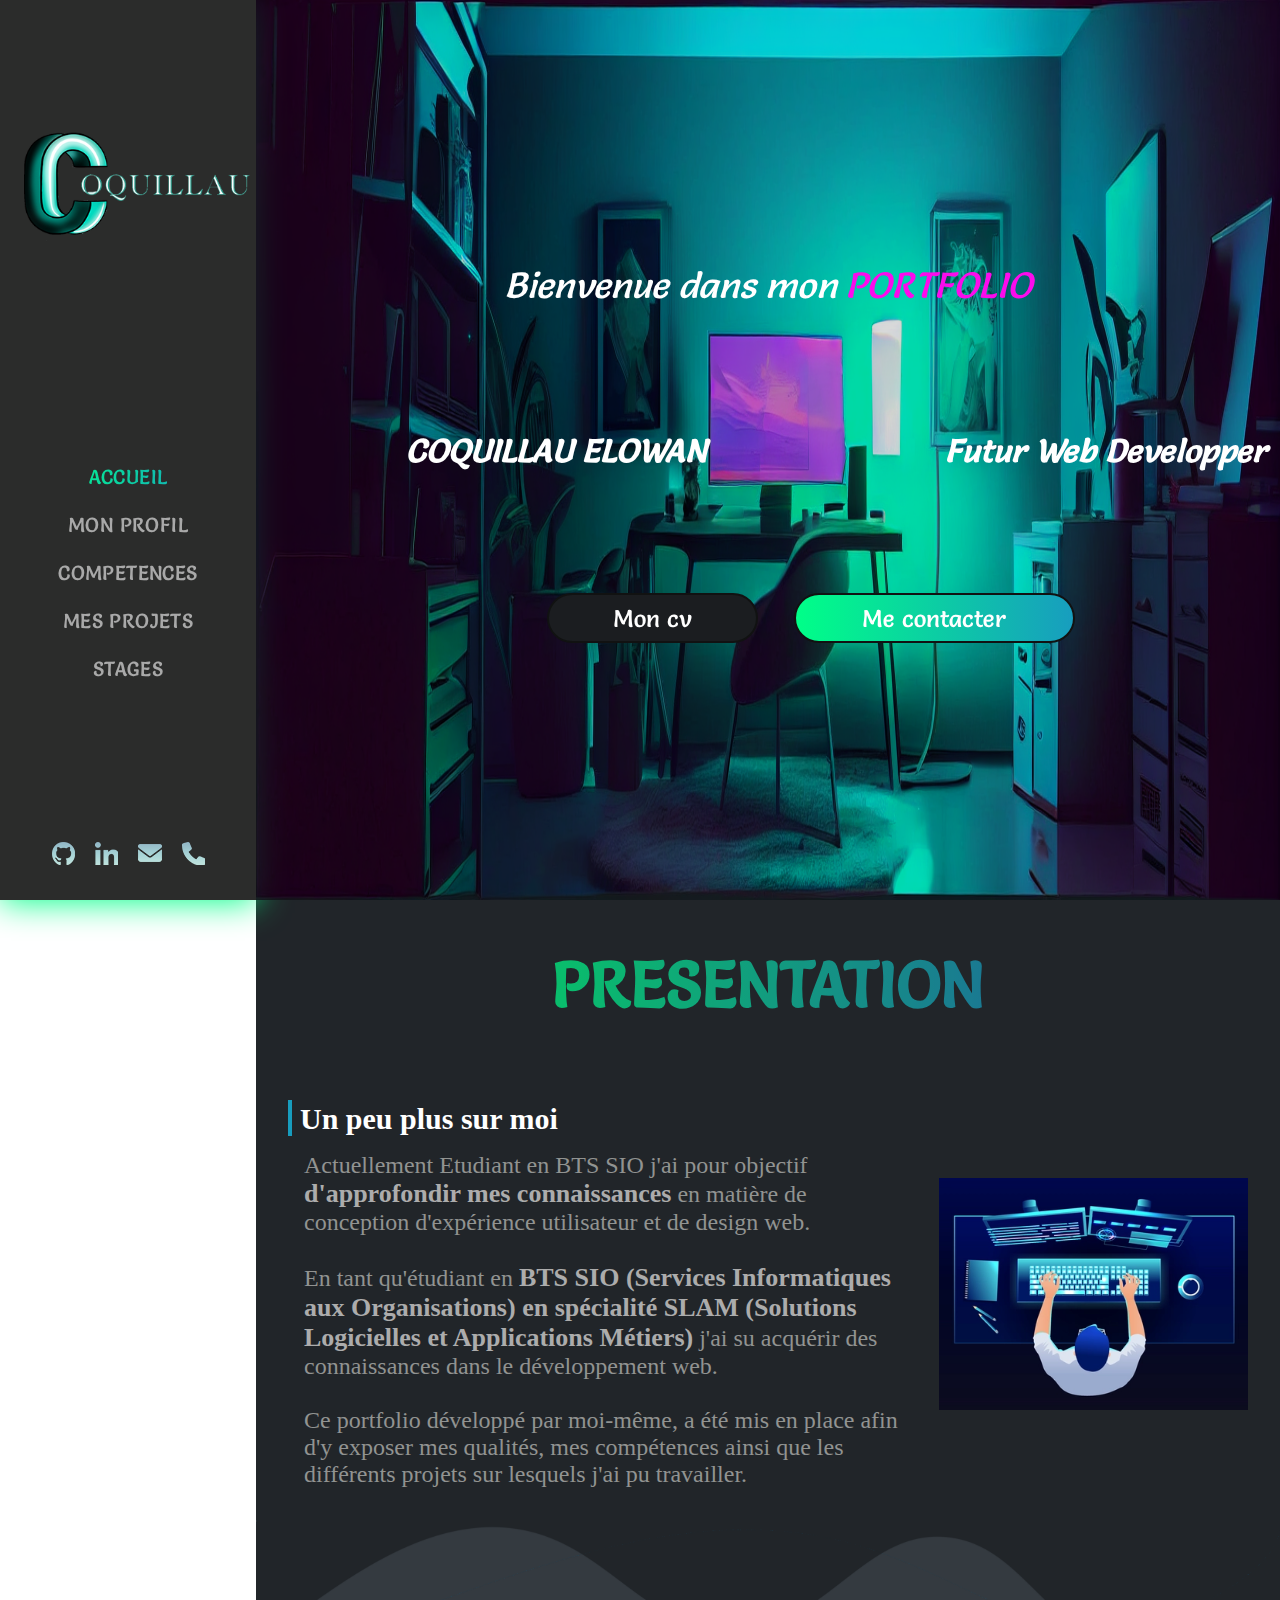
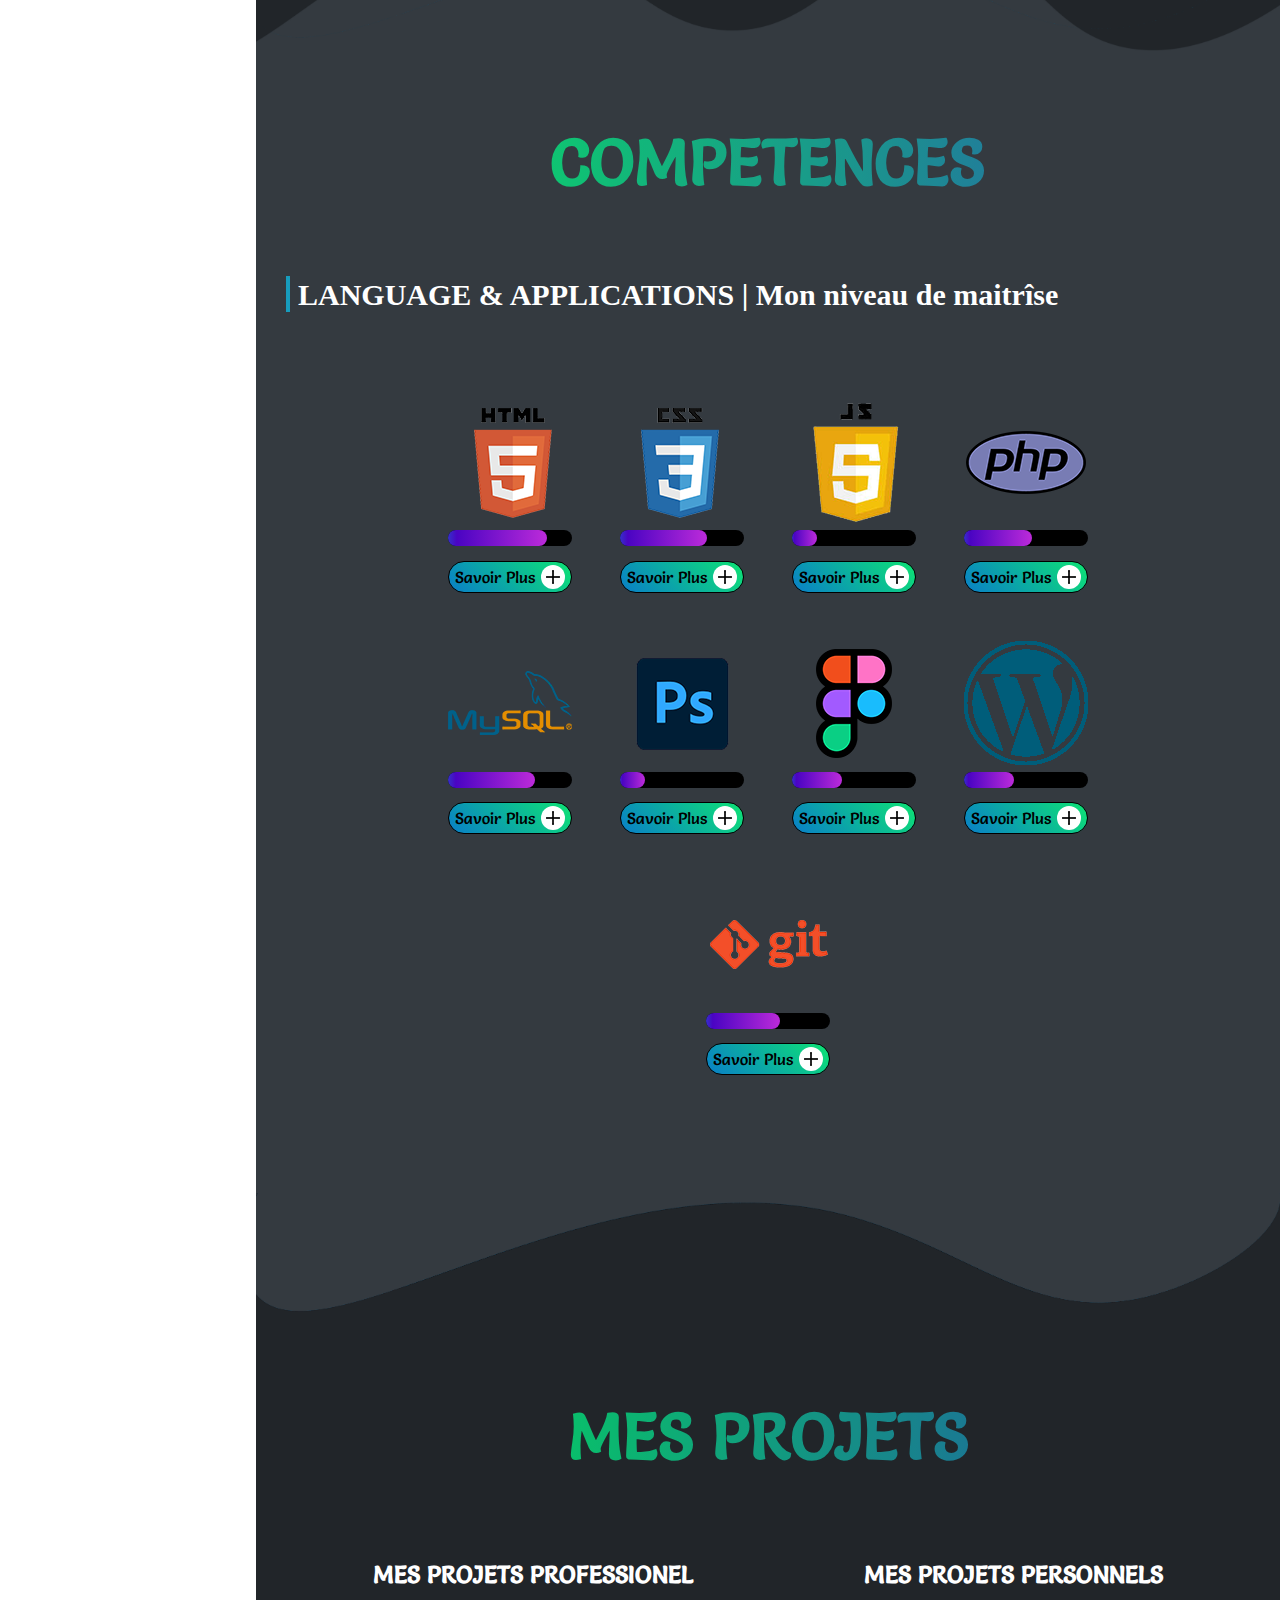
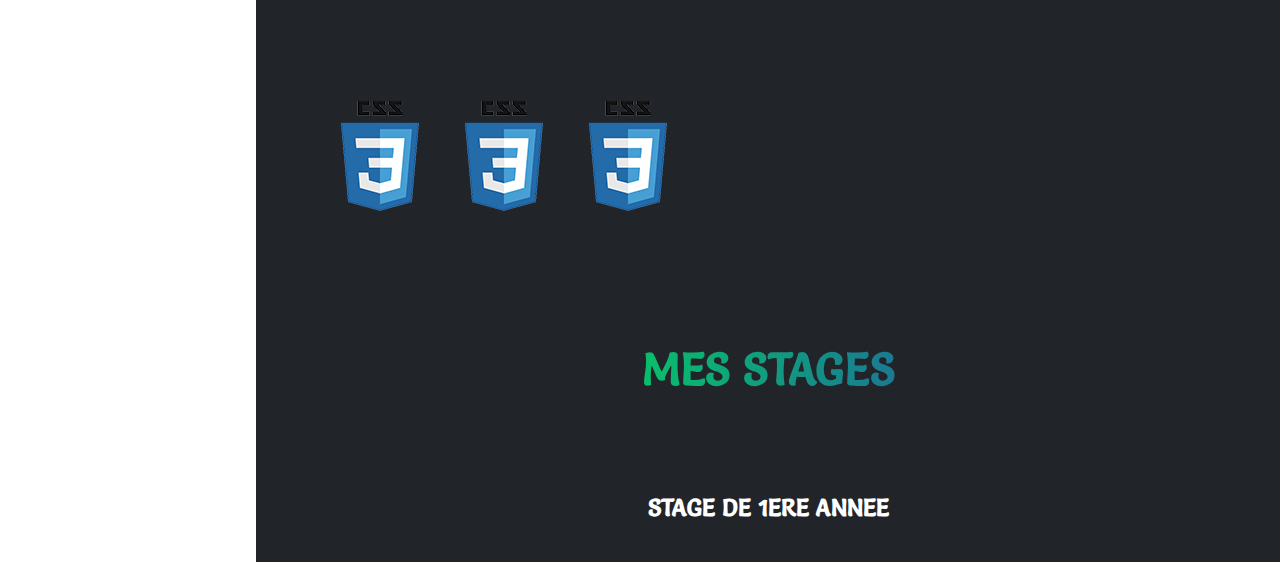
==== index.html @ 6457c64c "sync" ====
<!DOCTYPE html>
<html lang="fr">
<head>
    <meta charset="UTF-8">
    <meta http-equiv="X-UA-Compatible" content="IE=edge">
    <meta name="viewport" content="width=device-width, initial-scale=1.0">
    <link href="https://fonts.googleapis.com/css2?family=Salsa&display=swap" rel="stylesheet"> 
    <link rel="stylesheet" href="css/index.css">
    <link rel="shortcut icon" href="images/logo/logo_title.png">
    <title>COQUILLAU Elowan</title>
</head>

    <body>

        <div class="background" onscroll="myFunction()">
            <div class="background_menu">
                <div class="bloc_logo">
                    <img src="images/logo/logo.png" style="width: 100%;">
                </div>
                <nav class="bloc_menu">
                    <ul class="bloc_menu_nav">
                        <li><a href="#" class="bloc_menu_texte" style="  background: linear-gradient(90deg, rgb(0, 255, 136) 0%,rgb(24, 158, 191));-webkit-background-clip: text;-webkit-text-fill-color: transparent;" >ACCUEIL</a></li>
                        <li><a href="#" id="presentation-link" class="bloc_menu_texte">MON PROFIL</a></li>
                        <li><a href="#" id="competences-link" class="bloc_menu_texte">COMPETENCES</a></li>
                        <li><a href="#" id="projet-link" class="bloc_menu_texte">MES PROJETS</a></li>
                        <li><a href="#" class="bloc_menu_texte">STAGES</a></li>
                    </ul>
                </nav>

                <div class="bloc_reseaux">
                    <ul class="liste_reseaux">
                        <li><a href="https://github.com/COQUILLAU"><img src="images/reseaux/github.png"></a></li>
                        <li><a href="#"><img src="images/reseaux/linkedin-in.png"></a></li>
                        <li><a href="#"><img src="images/reseaux/mail.png"></a></li>
                        <li><a href="#"><img src="images/reseaux/phone.png"></a></li>
                    </ul>
                </div>
                

            </div>
            <div class="background_contenu">

                <div class="accueil">

                    <div class="template">
                        <img src="images/template portfolio.jpeg" style="width: 100%; height: 100%;">
                    </div>

                    <div class="texte">
                        <div class="titre">
                            <span>Bienvenue dans mon </span><span style="margin-left: 8px;color:#fb0bec;"> PORTFOLIO</span>
                        </div>

                        <div class="nom">
                            <section class="animation">
                                <div class="first"><div>COQUILLAU ELOWAN</div></div>
                                <div class="second"><div>Futur Web Developper</div></div>
                            </section>                           
                        </div>

                        <div class="lien">
                            <div class="cv">
                                <a href="html/cv.html" class="bouton1">Mon cv</a>
                            </div>
                            <div class="contact">
                                <a href="#" class="bouton2">Me contacter</a>
                            </div>
                        </div>
                    </div>
                        
                </div>
                <div class ="presentation">
                    <div class="header">
                        <h2 class="titre_back" id="presentation">PRESENTATION</h2>
                    </div>
                    <div class="contenu">
                        <div class="texte">
                            <h2 class="titre">Un peu plus sur moi</h2>
                            <p class="paragraphe">
                                Actuellement Etudiant en BTS SIO j'ai pour objectif <b>d'approfondir mes connaissances</b> en matière de conception d'expérience utilisateur et de design web. <br><br>

                                En tant qu'étudiant en <b>BTS SIO (Services Informatiques aux Organisations) en spécialité SLAM (Solutions Logicielles et Applications Métiers)</b> j'ai su acquérir des connaissances dans le développement web. <br><br>
                                
                                Ce portfolio développé par moi-même, a été mis en place afin d'y exposer mes qualités, mes compétences ainsi que les différents projets sur lesquels j'ai pu travailler.</p>
                        </div>
                        <div class="image">
                            <img src="images/profil.webp" style="width: 100%;">
                        </div>
                    </div>
                </div>

                <div class="transition" style="display: flex;">
                    <img src="images/transition/transition1.png" style="width: 100%;">
                </div>

                <div class="competences">
                    <div class="header">
                        <h2 class="titre_back" id="competences">COMPETENCES</h2>
                    </div>
                    <div class="contenu">
                        <div class="language">
                            <div class="titre"><h2 class="texte">LANGUAGE & APPLICATIONS | Mon niveau de maitrîse </h2></div>
                            <ul class="tableau">

                                <li class="icone">
                                    <img src="images/competences/html.png" style="width: auto;">
                                    <div class="sous">
                                        <div class="rectangle">
                                            <div class="remplir" style="width: 80%;"></div>
                                        </div>
                                        <div class="bouton_savoir_plus">
                                            <a href class="texte">Savoir Plus <img src="images/plus.png"></a>
                                        </div>
                                    </div>
                                </li>

                                <li class="icone">
                                    <img src="images/competences/css.png" style="width: auto;">
                                    <div class="sous">
                                        <div class="rectangle">
                                            <div class="remplir" style="width: 70%;"></div>
                                        </div>
                                        <div class="bouton_savoir_plus">
                                            <a href class="texte">Savoir Plus <img src="images/plus.png"></a>
                                        </div>
                                    </div>
                                </li>

                                <li class="icone">
                                    <img src="images/competences/javascript.png" style="width: auto;">
                                    <div class="sous">
                                        <div class="rectangle">
                                            <div class="remplir" style="width: 20%;"></div>
                                        </div>
                                        <div class="bouton_savoir_plus">
                                            <a href class="texte">Savoir Plus <img src="images/plus.png"></a>
                                        </div>
                                    </div>
                                </li>

                                <li class="icone">
                                    <img src="images/competences/php.png" style="width: auto;">
                                    <div class="sous">
                                        <div class="rectangle">
                                            <div class="remplir" style="width: 55%;"></div>
                                        </div>
                                        <div class="bouton_savoir_plus">
                                            <a href class="texte">Savoir Plus <img src="images/plus.png"></a>
                                        </div>
                                    </div>
                                </li>

                                <li class="icone">
                                    <img src="images/competences/mysql.png" style="width: auto;">
                                    <div class="sous">
                                        <div class="rectangle">
                                            <div class="remplir" style="width: 70%;"></div>
                                        </div>
                                        <div class="bouton_savoir_plus">
                                            <a href class="texte">Savoir Plus <img src="images/plus.png"></a>
                                        </div>
                                    </div>
                                </li>

                                <li class="icone">
                                    <img src="images/competences/photoshop.png" style="width: auto;">
                                    <div class="sous">
                                        <div class="rectangle">
                                            <div class="remplir" style="width: 20%;"></div>
                                        </div>
                                        <div class="bouton_savoir_plus">
                                            <a href class="texte">Savoir Plus <img src="images/plus.png"></a>
                                        </div>
                                    </div>
                                </li>

                                <li class="icone">
                                    <img src="images/competences/figma.png" style="width: auto;">
                                    <div class="sous">
                                        <div class="rectangle">
                                            <div class="remplir" style="width: 40%;"></div>
                                        </div>
                                        <div class="bouton_savoir_plus">
                                            <a href class="texte">Savoir Plus <img src="images/plus.png"></a>
                                        </div>
                                    </div>
                                </li>

                                <li class="icone">
                                    <img src="images/competences/wordpress.png" style="width: auto;">
                                    <div class="sous">
                                        <div class="rectangle">
                                            <div class="remplir" style="width: 40%;"></div>
                                        </div>
                                        <div class="bouton_savoir_plus">
                                            <a href class="texte">Savoir Plus <img src="images/plus.png"></a>
                                        </div>
                                    </div>
                                </li>

                                <li class="icone">
                                    <img src="images/competences/git.png" style="width: auto;">
                                    <div class="sous">
                                        <div class="rectangle">
                                            <div class="remplir" style="width: 60%;"></div>
                                        </div>
                                        <div class="bouton_savoir_plus">
                                            <a href class="texte">Savoir Plus <img src="images/plus.png"></a>
                                        </div>
                                    </div>
                                </li>

                            </ul>

                        </div>

                    </div>
                </div>

                <div class="transition" style="display: flex;">
                    <img src="images/transition/transition2.png" style="width: 100%;">
                </div>

                <div class ="projet">

                    <div class="header">
                        <h2 class="titre_back" id="projet">MES PROJETS</h2>
                    </div>

                    <div class="contenu">
                        <div class="menu">
                            <h2><a class="lien" href="#">MES PROJETS PROFESSIONEL</a></h2>
                            <h2><a class="lien" href="#">MES PROJETS PERSONNELS</a></h2>
                        </div>
                        <div class="tableau">
                            <img src="images/competences/css.png">
                            <img src="images/competences/css.png">
                            <img src="images/competences/css.png">
                        </div>
                    </div>
                </div>

                <div class ="stage">

                    <div class="header">
                        <h2 class="titre_back" id="stage">MES STAGES</h2>
                    </div>

                    <div class="contenu">

                        <div class="menu">
                            <h2><a class="lien" href="#">STAGE DE 1ERE ANNEE</a></h2>
                        </div>

                    </div>
                </div>

            </div>

        </div>

        <script>
            var presentation = document.getElementById("presentation");
            var competences = document.getElementById("competences");
            var projet = document.getElementById("projet");
          
            var zoomLevel = 1;
            var targetZoomLevel = 1;
          
            var zoomLevel2 = 1;
            var targetZoomLevel2 = 1;
          
            var zoomLevel3 = 1;
            var targetZoomLevel3 = 1;
          
            var presentationLink = document.getElementById("presentation-link");
            var competencesLink = document.getElementById("competences-link");
            var projetLink = document.getElementById("projet-link");
          
            presentationLink.addEventListener("click", function(event) {
                event.preventDefault();
                window.scrollTo(0, 640);
            });
          
            competencesLink.addEventListener("click", function(event) {
                event.preventDefault();
                window.scrollTo(0, 1150);
            });
          
            projetLink.addEventListener("click", function(event) {
                event.preventDefault();
                window.scrollTo(0, 2300);
            });
          
            function animateZoom() {
                zoomLevel += (targetZoomLevel - zoomLevel) * 0.1;
                presentation.style.transform = "scale(" + zoomLevel + ")";
                requestAnimationFrame(animateZoom);
            }
          
            function animateZoom2() {
                zoomLevel2 += (targetZoomLevel2 - zoomLevel2) * 0.1;
                competences.style.transform = "scale(" + zoomLevel2 + ")";
                requestAnimationFrame(animateZoom2);
            }
          
            function animateZoom3() {
                zoomLevel3 += (targetZoomLevel3 - zoomLevel3) * 0.1;
                projet.style.transform = "scale(" + zoomLevel3 + ")";
                requestAnimationFrame(animateZoom3);
            }
          
            window.addEventListener("scroll", function() {
                var scrollPosition = window.scrollY;
                if (scrollPosition > 150) {
                    targetZoomLevel = 1.4;
                } else {
                    targetZoomLevel = 1;
                }
                console.log(scrollPosition); // afficher la position de défilement dans la console
            });
          
            window.addEventListener("scroll", function() {
                var scrollPosition = window.scrollY;
                if (scrollPosition > 1050) {
                    targetZoomLevel2 = 1.4;
                } else {
                    targetZoomLevel2 = 1;
                }
            });
          
            window.addEventListener("scroll", function() {
                var scrollPosition = window.scrollY;
                if (scrollPosition > 2100) {
                    targetZoomLevel3 = 1.4;
                } else {
                    targetZoomLevel3 = 1;
                }
            });
          
            animateZoom();
            animateZoom2();
            animateZoom3();
          </script>

    </body>
    
</html>
---- css/index.css ----
* {
    margin: 0;
    padding: 0;
    box-sizing: border-box;
    text-decoration: none;
    list-style: none;
}

/* Pour les navigateurs Firefox */
body {
  scrollbar-width: 2px;
  scrollbar-color: #000000 #FFFFFF;
}

/* Pour les navigateurs WebKit (Chrome, Edge, Safari) */
::-webkit-scrollbar {
  width: 2px;
}

::-webkit-scrollbar-track {
  background-color: #FFFFFF;
}

::-webkit-scrollbar-thumb {
  background-color: #000000;
}

.background{
    display: flex;
    height: 100vh;
    width: 100%;
    background-color: black;
}

/*----------------------- MENU ------------------*/

.background_menu{
    position: fixed;
    background-color: rgb(43, 44, 43);
    height: 100%;
    width: 20%;
    box-shadow: 0px 2px 32px 0px rgb(0, 255, 136);
}

.bloc_menu{
    display: flex;
    justify-content: center;
    align-items: center;
    height: 50%;
}

.bloc_logo{
    display: flex;
    justify-content: center;
    align-items: center;
    height: 40%;
}

.bloc_menu_nav{
    display: flex;
    flex-direction: column;
    justify-content: center;
    align-items: center;
    width: 100%;
    padding: 32px;
}


.bloc_menu_texte{
    display: flex;
    justify-content: center;
    align-items: center;
    color: rgba(255, 255, 255, 0.596);
    letter-spacing: 0.02em;
    font-size: 20px;
    font-family: 'Salsa';
    flex: 1;
    height: 100%;
}

.bloc_menu_nav li{
    margin-bottom: 24px;
    width: 100%;
    height: 100%;
}

.bloc_menu_texte:hover{
    background: linear-gradient(90deg, rgb(0, 255, 136) 0%,rgb(24, 158, 191));
    -webkit-background-clip: text;
    -webkit-text-fill-color: transparent;;
    letter-spacing: 0.04em;
}

.bloc_reseaux{
    display: flex;
    justify-content: center;
    height: 10%;
}

.liste_reseaux {
    display: flex;
    justify-content: space-evenly;
    align-items: center;
    width: 75%;
}

.liste_reseaux li{
    width: 24px;
    filter: grayscale(0.7);
    -webkit-filter: grayscale(0.7);
    -moz-filter: grayscale(0.7);
    -o-filter: grayscale(0.7);
    -ms-filter: grayscale(0.7);
}

.liste_reseaux li:hover{
  filter: grayscale(0);
    -webkit-filter: grayscale(0);
    -moz-filter: grayscale(0);
    -o-filter: grayscale(0);
    -ms-filter: grayscale(0);
}

/*-----------------------FIN DU MENU--------------------*/


/*----background contenu de droite ------*/

.background_contenu{
    width: 80%;
    margin-left: 20%;
}

/*---- ACCUEIL ------*/

.background_contenu .accueil{
    display: flex;
    position: relative;
    width: 100%;
    height: 100vh;
}

.background_contenu .accueil{
    color: white;
}

.background_contenu .accueil .template{
    position: absolute;
    z-index: 1;
    width: 100%;
    height: 100%;
    opacity: 0.85;
}

.background_contenu .accueil .texte{
    display: flex;
    flex-direction: column;
    position: relative;
    z-index: 2;
    width: 100%;
    padding-top: 2%;
    padding-bottom: 2%;
}

.background_contenu .accueil .texte .titre{
    display: flex;
    justify-content: center;
    align-items: end;
    flex: 1;
    font-size: 36px;
    font-family: Salsa;
    font-style: italic;
}

/* DEBUT ANIMATION DU NOM ET DU PRENOM*/

.background_contenu .accueil .texte .nom{
    display: flex;
    justify-content: center;
    align-items: center;
    flex: 1;
    font-size: 32px;
    font-family: Salsa;
    font-style: italic;
    font-weight: 700;
}

.animation {
    display: flex;
    overflow: hidden;
    text-align: center;
    width: 100%;
  }
  
  .animation > div > div {
    padding: 0.5rem;
    margin-right: 50px;
  }
  
  .animation div:first-child {
    animation: text-animation 16s linear infinite;
  }
  
  .first div {
    margin-left: 50px;
    width: 500px;
  }
  
  .second div {
    width: 500px;
  }
  
  @keyframes text-animation {
    0% {
      margin-left: -25rem;
    }
    25% {
      margin-left: -3rem;
    }
    40% {
      margin-left: 4rem;
    }
    55% {
      margin-left: 8rem;
    }
    60% {
      margin-left: 10rem;
    }
    70% {
        margin-left: 12rem;
      }
    80% {
        margin-left: 20rem;
      }
    85% {
      margin-left: 24rem;
    }
    90% {
      margin-left: 28rem;
    }
    100% {
      margin-left: 36rem;
    }
  }

.background_contenu .accueil .texte .lien{
    display: flex;
    flex: 1;
    font-size: 24px;
    font-family: Salsa;
    margin-left: 25%;
    margin-right: 20%;
}

.background_contenu .accueil .texte .lien .cv , .background_contenu .accueil .texte .lien .contact{
    display: flex;
    flex: 1;
    justify-content: space-evenly;

}

.background_contenu .accueil .texte .cv .bouton1{
    display: flex;
    justify-content: center;
    align-items: center;
    background-color: #1B1D20;
    width: 75%;
    height: 50px;
    padding: 16px;
    border-radius: 32px;
    border: 2px solid #111212;
    color: #ffffff;
}

.background_contenu .accueil .texte .contact .bouton2{
    background: linear-gradient(90deg, hsla(152, 100%, 50%, 1) 0%, hsla(192, 78%, 42%, 1) 100%);
    width: 100%;
    height: 50px;
    padding: 16px;
    border-radius: 32px;
    border: 2px solid #111212;
    display: flex;
    justify-content: center;
    align-items: center;
    color: #ffffff;
}
.background_contenu .accueil .texte .cv .bouton1:hover{
  background: linear-gradient(90deg, rgba(0, 255, 136, 0.705) 0%,rgba(24, 158, 191, 0.699)) 100%;
  font-weight: 700;
  letter-spacing: 0.006em;
}
.background_contenu .accueil .texte .contact .bouton2:hover{
  background: linear-gradient(90deg, rgba(0, 255, 136, 0.705) 0%,rgba(24, 158, 191, 0.699)) 100%;
  font-weight: 700;
  letter-spacing: 0.006em;
}

/* FIN DE L'ACCUEIL*/

/*-----------------DEBUT DU CSS POUR LES HEADER ET TITRE BACK----------------------*/

.presentation .header , .competences .header , .projet .header, .stage .header{
  display: flex;
  justify-content: center;
  align-items: center;
  padding: 5vh;
}

.presentation .header .titre_back, .competences .header .titre_back , .projet .header .titre_back, .stage .header .titre_back{
  background: linear-gradient(90deg, rgb(0, 255, 136) 0%,rgb(24, 158, 191));
  -webkit-background-clip: text;
  -webkit-text-fill-color: transparent;
  font-size: 64px;
  opacity: 0.7;
  font-family: salsa;
  transform: scale(0.7);
}

/*-----------------FIN DU CSS POUR LES HEADER ET TITRE----------------------*/

/*-------------PRESENTATION -----------------*/

.presentation{
  background-color: #212529;
}

.presentation .contenu{
  display: flex;
  flex-wrap: wrap;
  margin-right: 2rem;
}

.presentation .contenu .texte{
  display: flex;
  flex-direction: column;
  flex: 2;
  padding: 32px;
}
.presentation .contenu .texte .titre{
  border-left: solid 4px rgb(23, 156, 189);
  padding: 2px 0px 0px 8px;
  color: #fff;
  font-size: 30px;
}

.presentation .contenu .texte .paragraphe{
  padding-top: 16px;
  padding-left: 16px;
  font-size: 24px;
  color: #919391;
}

.presentation .contenu .image{
  display: flex;
  flex: 1;
  width: 100%;
  align-items: center; 
  justify-content: center;
}

b{
  font-size: 26px;
  color: #acacac;
}

/* ------------DEBUT DES COMPETENCES ------------*/

.competences{
  background-color: #343A40;
}

.competences .contenu .language{
  padding: 30px;
}

.competences .contenu .language .titre{
  display: flex;
  align-items: center;
}


.competences .contenu .language .titre .texte{
  border-left: solid 4px rgb(23, 156, 189);
  padding: 2px 0px 0px 8px;
  color: #fff;
  font-size: 30px;
}

.competences .contenu .language .tableau{
  display: flex;
  width: 100%;
  justify-content: center;
  align-items: center;
  flex-wrap: wrap;
  padding: 64px;
}

.competences .contenu .language .tableau .icone{
  justify-content: center;
  display: flex;
  flex: 0.1;
  margin: 24px;
  flex-direction: column;
}

.competences .contenu .language .tableau .icone .sous .rectangle{
  display: flex;
  background-color: rgb(0, 0, 0);
  width: 100%;
  height: 16px;
  border-radius: 32px;
  margin-top: 5%;
  margin-bottom: 12%;
}

.competences .contenu .language .tableau .icone .sous .bouton_savoir_plus{
  display: flex;
  justify-content: center;
  align-items: center;
  background: linear-gradient(225deg, hsla(149, 89%, 47%, 1) 0%, hsla(203, 91%, 41%, 1) 100%);
  border-radius: 32px;
  height: 32px;
  border: 1px solid #000000;
}

.competences .contenu .language .tableau .icone .sous .bouton_savoir_plus .texte{
  display: flex;
  justify-content: center;
  align-items: center;
  border-radius: 32px;
  padding: 1px;
  font-family: Salsa;
  height: 100%;
  width: 100%;
  color: black;
}

.competences .contenu .language .tableau .icone .sous .bouton_savoir_plus .texte img{
  margin-left: 5%;
  width: 24px;
  border-radius: 32px;
  background-color: white;
}

.competences .contenu .language .tableau .icone .sous .bouton_savoir_plus .texte:hover{
  background: linear-gradient(90deg, hsla(242, 61%, 49%, 1) 0%, hsla(262, 96%, 39%, 1) 9%, hsla(290, 70%, 51%, 1) 100%);
  -webkit-background-clip: text;
  -webkit-text-fill-color: transparent;
  font-weight: 500;
}

.competences .contenu .language .tableau .icone .sous .bouton_savoir_plus .texte img:hover{
  background: linear-gradient(90deg, hsla(242, 61%, 49%, 1) 0%, hsla(262, 96%, 39%, 1) 9%, hsla(290, 70%, 51%, 1) 100%);
  transform: rotate(90deg);
}

.competences .contenu .language .tableau .icone .sous .rectangle .remplir{
  position: relative;
  height: 100%;
  border-radius: 32px;
  background: linear-gradient(90deg, hsla(242, 61%, 49%, 1) 0%, hsla(262, 96%, 39%, 1) 9%, hsla(290, 70%, 51%, 1) 100%);
}

.competences .contenu .language .tableau .icone .sous .rectangle .remplir::after{
  display: flex;
  justify-content: flex-end;
  align-items: center;
  color: rgb(255, 255, 255);
  font-weight: 800;
  letter-spacing: 0.068em;
}

@-moz-keyframes fadein { /* sur Firefox */
  from {
    width: 0%;
    opacity: 0;
  }
  to {
    width: 70%;
    opacity: 1;
  }
}

/*----------PROJETS ---------------*/

.projet{
  display: flex;
  flex-direction: column;
  background-color: #212529;
}


.projet .contenu .menu{
  display: flex;
  justify-content: space-around;
  align-items: center;
  width: 100%;
  font-family: Salsa;
  padding: 32px;
}

.projet .contenu .menu .lien{
  display: flex;
  justify-content: center;
  align-items: center;
  padding: 8px;
  color: #fff;
}

.projet .contenu .menu .lien:hover{
  background: linear-gradient(90deg, hsla(242, 61%, 49%, 1) 0%, hsla(262, 96%, 39%, 1) 9%, hsla(290, 70%, 51%, 1) 100%);
  -webkit-background-clip: text;
  -webkit-text-fill-color: transparent;
}

.projet .contenu .tableau{
  display: inline-table;
  padding: 64px;
}


/*------------STAGES-----------------*/

.stage{
  background-color: #212529;
}

.stage .contenu{
  display: flex;
  width: 100%;
  padding: 32px;
  height: auto;
  flex-direction: column;
  padding: 32px;
}

.stage .contenu .menu{
  display: flex;
  justify-content: space-around;
  align-items: center;
  width: 100%;
  font-family: Salsa;
}

.stage .contenu .menu .lien {
  display: flex;
  justify-content: center;
  align-items: center;
  padding: 8px;
  color: #fff;
}

.stage .contenu .menu .lien:hover{
  background: linear-gradient(90deg, hsla(242, 61%, 49%, 1) 0%, hsla(262, 96%, 39%, 1) 9%, hsla(290, 70%, 51%, 1) 100%);
  -webkit-background-clip: text;
  -webkit-text-fill-color: transparent;
}
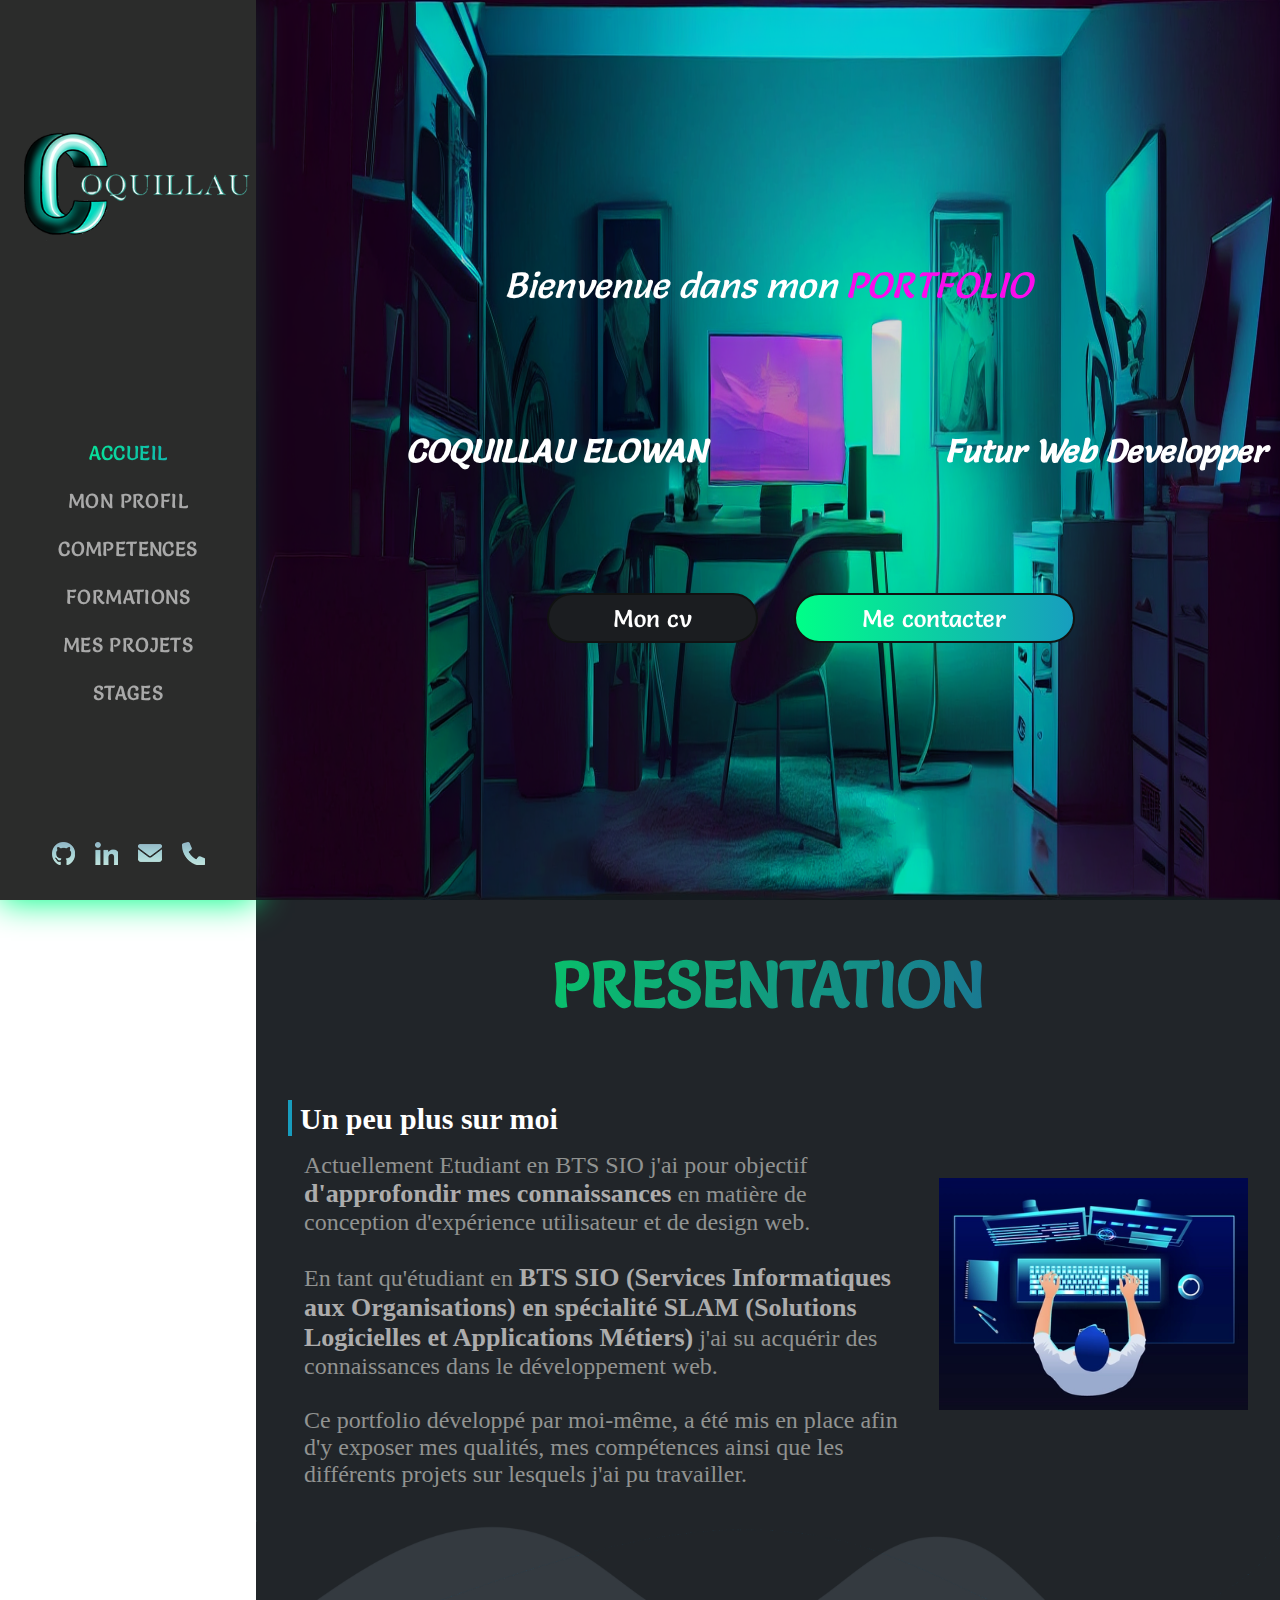
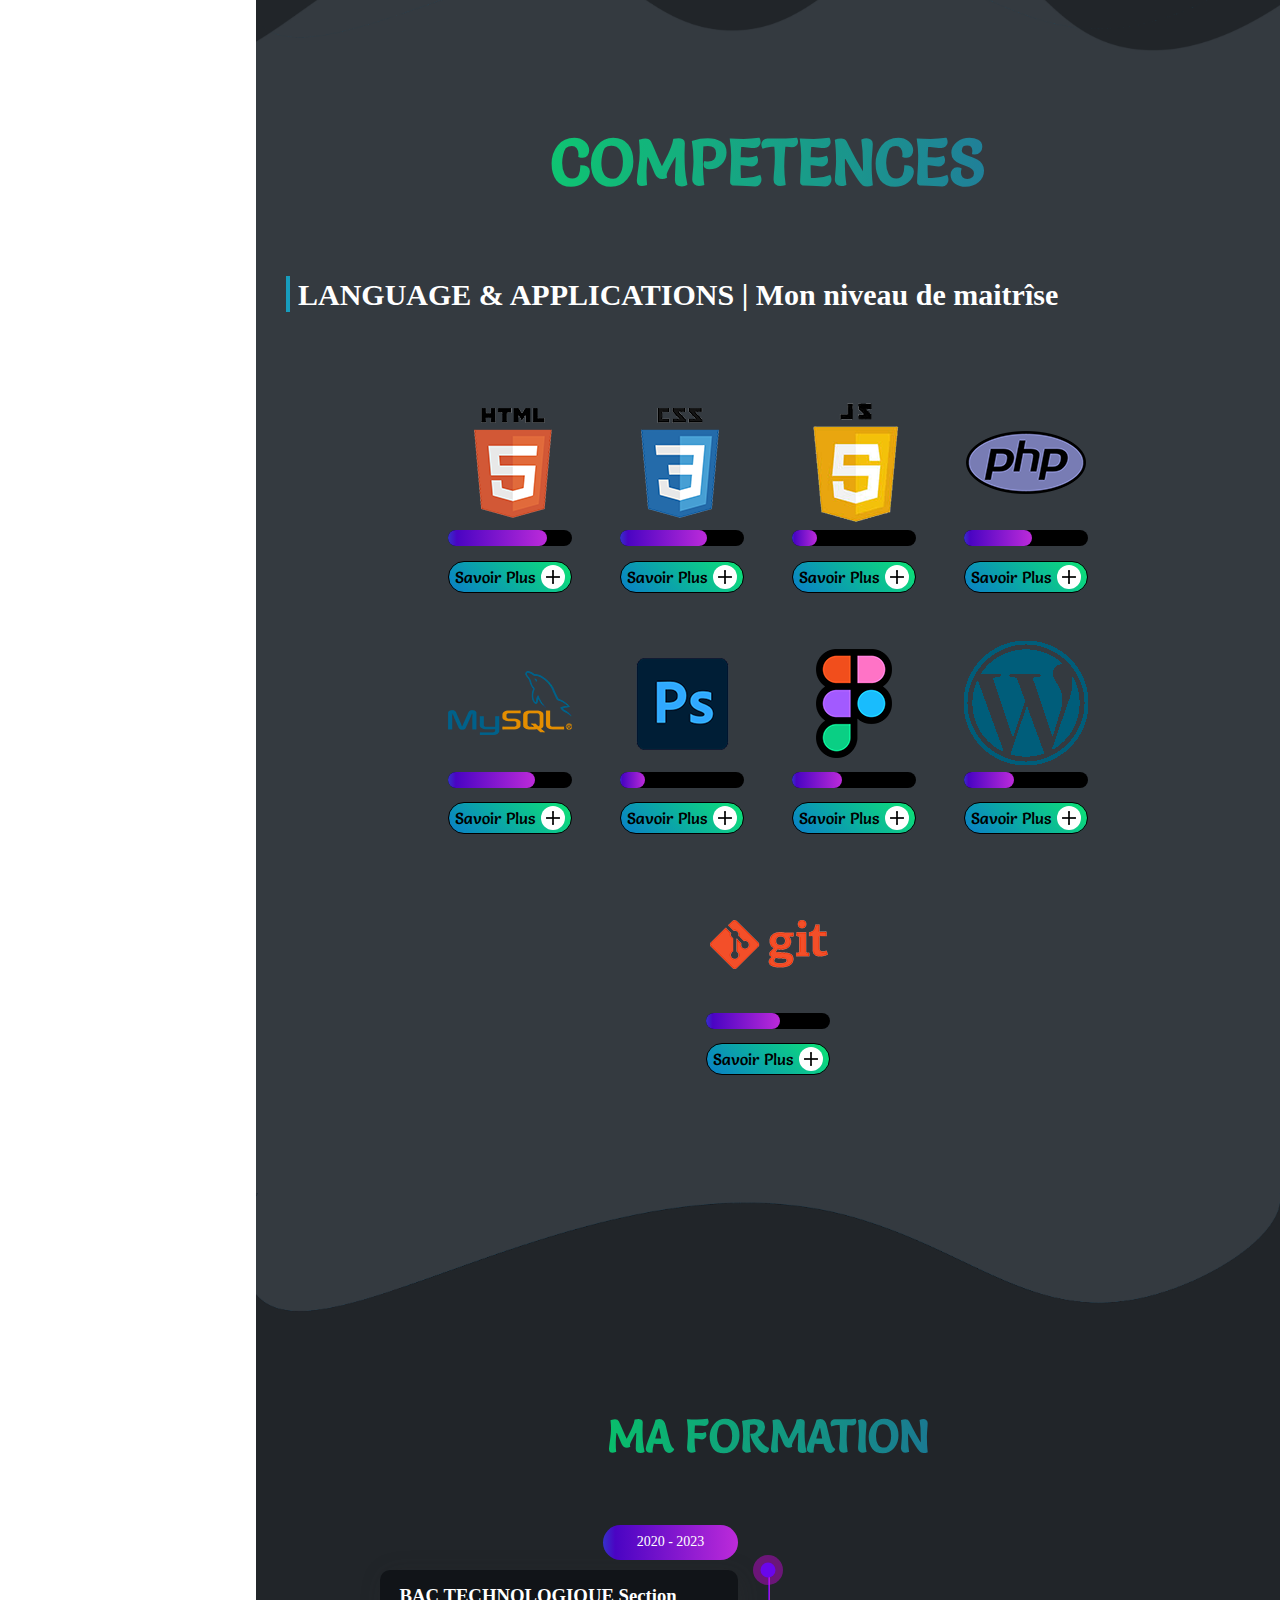
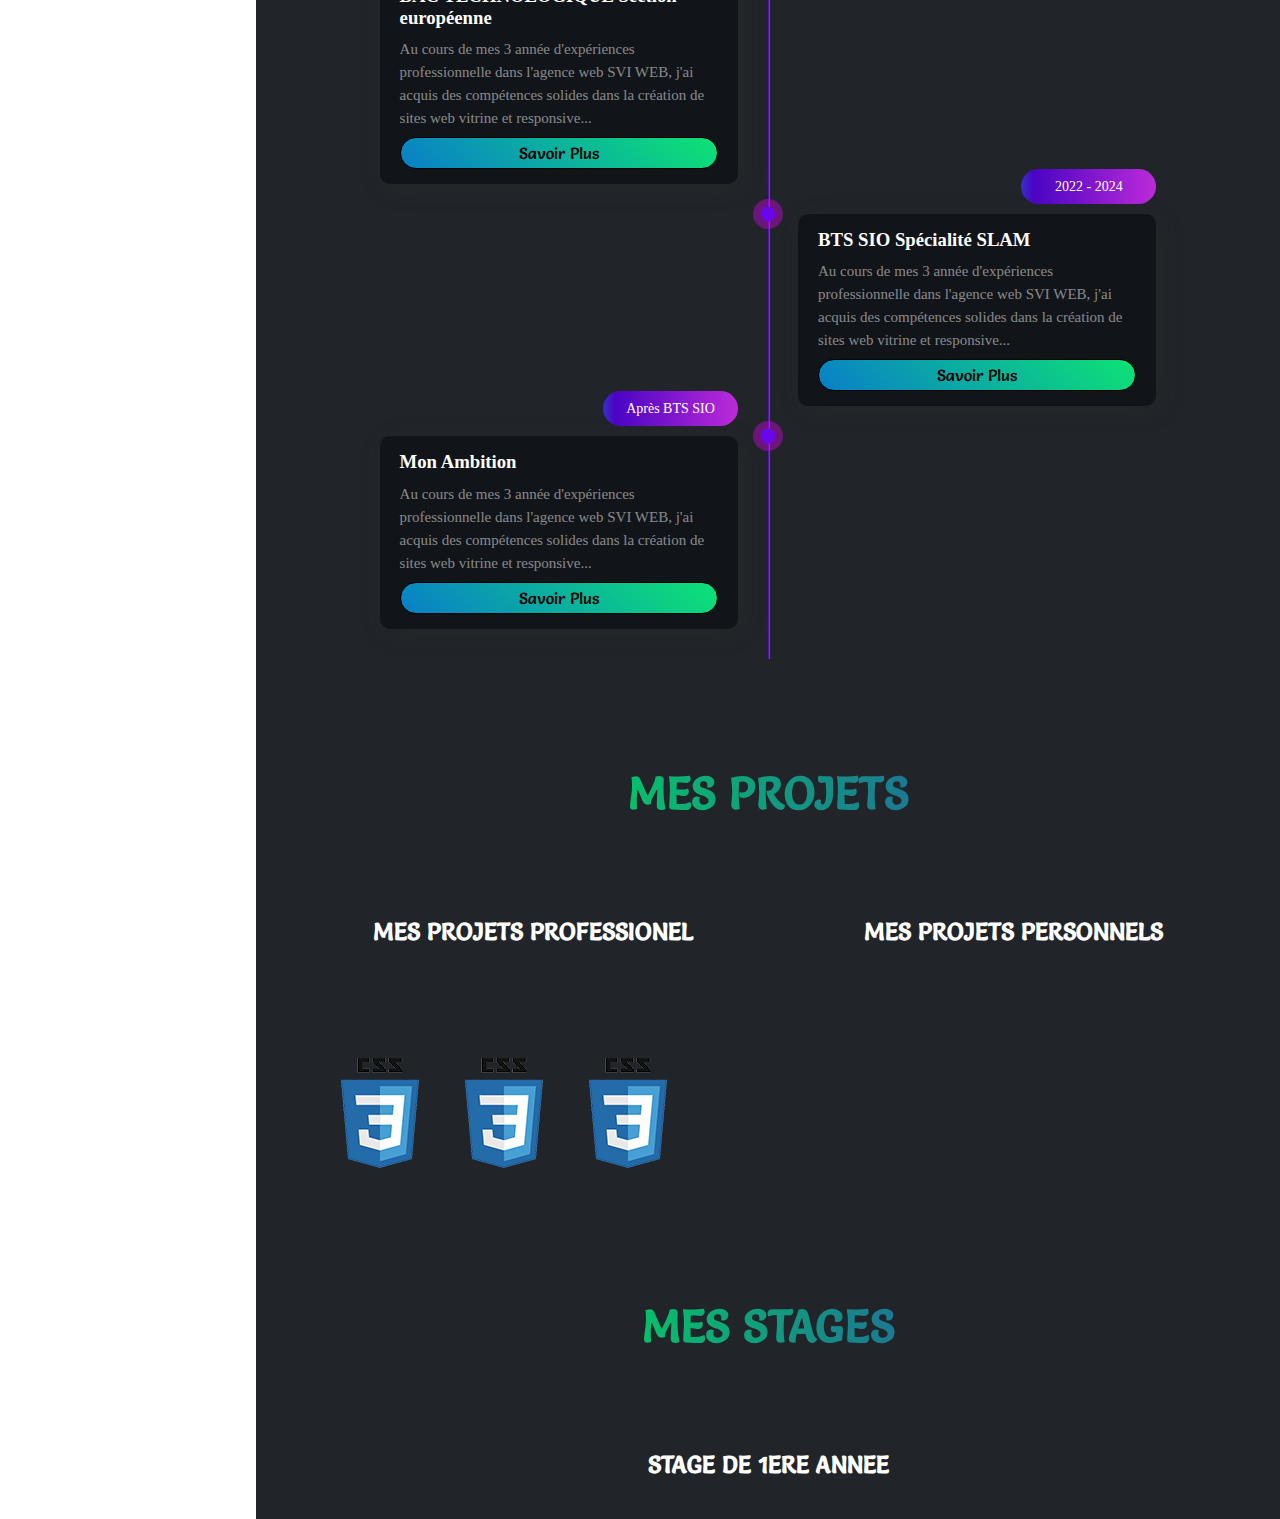
==== commit 679cd269: "4ème commit" ====
--- a/index.html
+++ b/index.html
@@ -22,6 +22,7 @@
                         <li><a href="#" class="bloc_menu_texte" style="  background: linear-gradient(90deg, rgb(0, 255, 136) 0%,rgb(24, 158, 191));-webkit-background-clip: text;-webkit-text-fill-color: transparent;" >ACCUEIL</a></li>
                         <li><a href="#" id="presentation-link" class="bloc_menu_texte">MON PROFIL</a></li>
                         <li><a href="#" id="competences-link" class="bloc_menu_texte">COMPETENCES</a></li>
+                        <li><a href="#" id="formation-link" class="bloc_menu_texte">FORMATIONS</a></li>
                         <li><a href="#" id="projet-link" class="bloc_menu_texte">MES PROJETS</a></li>
                         <li><a href="#" class="bloc_menu_texte">STAGES</a></li>
                     </ul>
@@ -217,8 +218,65 @@
                     </div>
                 </div>
 
+
                 <div class="transition" style="display: flex;">
                     <img src="images/transition/transition2.png" style="width: 100%;">
+                </div>
+
+                <div class ="formation">
+
+                    <div class="header">
+                        <h2 class="titre_back" id="projet">MA FORMATION</h2>
+                    </div>
+
+                    <div class="contenu">
+                        <div class="schema">
+                            <div class="tableau">
+                                <ul >
+                                    <li>
+                                        <h3>BAC TECHNOLOGIQUE Section européenne</h3>
+                                        <p>
+                                            Au cours de mes 3 année d'expériences professionnelle 
+                                            dans l'agence web SVI WEB, j'ai acquis des compétences 
+                                            solides dans la création de sites web vitrine et responsive...
+                                        </p>
+                                        <div class="bouton_savoir_plus">
+                                            <a href class="texte">Savoir Plus </a>
+                                        </div>
+                                        <span class="date">2020 - 2023</span>
+                                        <span class="cercle"></span>
+                                    </li>
+                                    <li>
+                                        <h3>BTS SIO Spécialité SLAM</h3>
+                                        <p>
+                                            Au cours de mes 3 année d'expériences professionnelle 
+                                            dans l'agence web SVI WEB, j'ai acquis des compétences 
+                                            solides dans la création de sites web vitrine et responsive...
+                                        </p>
+                                        <div class="bouton_savoir_plus">
+                                            <a href class="texte">Savoir Plus </a>
+                                        </div>
+                                        <span class="date">2022 - 2024</span>
+                                        <span class="cercle"></span>
+                                    </li>
+                                    <li>
+                                        <h3>Mon Ambition</h3>
+                                        <p>
+                                            Au cours de mes 3 année d'expériences professionnelle 
+                                            dans l'agence web SVI WEB, j'ai acquis des compétences 
+                                            solides dans la création de sites web vitrine et responsive...
+                                        </p>
+                                        <div class="bouton_savoir_plus">
+                                            <a href class="texte">Savoir Plus</a>
+                                        </div>
+                                        <span class="date">Après BTS SIO</span>
+                                        <span class="cercle"></span>
+                                    </li>
+                                </ul>
+                            </div>
+                        </div>
+
+                    </div>
                 </div>
 
                 <div class ="projet">
@@ -262,19 +320,24 @@
         <script>
             var presentation = document.getElementById("presentation");
             var competences = document.getElementById("competences");
+            var formation = document.getElementById("formation");
             var projet = document.getElementById("projet");
-          
+
             var zoomLevel = 1;
             var targetZoomLevel = 1;
-          
+
             var zoomLevel2 = 1;
             var targetZoomLevel2 = 1;
-          
+
             var zoomLevel3 = 1;
             var targetZoomLevel3 = 1;
-          
+
+            var zoomLevel4 = 1;
+            var targetZoomLevel4 = 1;
+
             var presentationLink = document.getElementById("presentation-link");
             var competencesLink = document.getElementById("competences-link");
+            var formationLink = document.getElementById("formation-link");
             var projetLink = document.getElementById("projet-link");
           
             presentationLink.addEventListener("click", function(event) {
@@ -286,10 +349,15 @@
                 event.preventDefault();
                 window.scrollTo(0, 1150);
             });
+
+            formationLink.addEventListener("click", function(event) {
+                event.preventDefault();
+                window.scrollTo(0, 2300);
+            });
           
             projetLink.addEventListener("click", function(event) {
                 event.preventDefault();
-                window.scrollTo(0, 2300);
+                window.scrollTo(0, 2600);
             });
           
             function animateZoom() {
@@ -306,8 +374,14 @@
           
             function animateZoom3() {
                 zoomLevel3 += (targetZoomLevel3 - zoomLevel3) * 0.1;
-                projet.style.transform = "scale(" + zoomLevel3 + ")";
+                formation.style.transform = "scale(" + zoomLevel3 + ")";
                 requestAnimationFrame(animateZoom3);
+            }
+
+            function animateZoom4() {
+                zoomLevel4 += (targetZoomLevel4 - zoomLevel4) * 0.1;
+                projet.style.transform = "scale(" + zoomLevel4 + ")";
+                requestAnimationFrame(animateZoom4);
             }
           
             window.addEventListener("scroll", function() {
@@ -338,9 +412,19 @@
                 }
             });
           
+            window.addEventListener("scroll", function() {
+                var scrollPosition = window.scrollY;
+                if (scrollPosition > 2500) {
+                    targetZoomLevel4 = 1.4;
+                } else {
+                    targetZoomLevel4 = 1;
+                }
+            });
+
             animateZoom();
             animateZoom2();
             animateZoom3();
+            animateZoom4();
           </script>
 
     </body>
--- a/css/index.css
+++ b/css/index.css
@@ -299,14 +299,14 @@
 
 /*-----------------DEBUT DU CSS POUR LES HEADER ET TITRE BACK----------------------*/
 
-.presentation .header , .competences .header , .projet .header, .stage .header{
+.presentation .header , .competences .header ,.formation .header, .projet .header, .stage .header{
   display: flex;
   justify-content: center;
   align-items: center;
   padding: 5vh;
 }
 
-.presentation .header .titre_back, .competences .header .titre_back , .projet .header .titre_back, .stage .header .titre_back{
+.presentation .header .titre_back, .competences .header .titre_back ,.formation .header .titre_back, .projet .header .titre_back, .stage .header .titre_back{
   background: linear-gradient(90deg, rgb(0, 255, 136) 0%,rgb(24, 158, 191));
   -webkit-background-clip: text;
   -webkit-text-fill-color: transparent;
@@ -413,7 +413,7 @@
   margin-bottom: 12%;
 }
 
-.competences .contenu .language .tableau .icone .sous .bouton_savoir_plus{
+.bouton_savoir_plus{
   display: flex;
   justify-content: center;
   align-items: center;
@@ -423,7 +423,7 @@
   border: 1px solid #000000;
 }
 
-.competences .contenu .language .tableau .icone .sous .bouton_savoir_plus .texte{
+.bouton_savoir_plus .texte{
   display: flex;
   justify-content: center;
   align-items: center;
@@ -435,21 +435,20 @@
   color: black;
 }
 
-.competences .contenu .language .tableau .icone .sous .bouton_savoir_plus .texte img{
+.bouton_savoir_plus .texte img{
   margin-left: 5%;
   width: 24px;
   border-radius: 32px;
   background-color: white;
 }
 
-.competences .contenu .language .tableau .icone .sous .bouton_savoir_plus .texte:hover{
-  background: linear-gradient(90deg, hsla(242, 61%, 49%, 1) 0%, hsla(262, 96%, 39%, 1) 9%, hsla(290, 70%, 51%, 1) 100%);
-  -webkit-background-clip: text;
-  -webkit-text-fill-color: transparent;
+.bouton_savoir_plus .texte:hover{
+  background: linear-gradient(90deg, hsl(243.8, 37%, 24.9%) 0%, hsl(261.9, 66.5%, 31.6%) 9%, hsl(289.8, 68.1%, 40.6%) 100%);
+  color: #fff;
   font-weight: 500;
 }
 
-.competences .contenu .language .tableau .icone .sous .bouton_savoir_plus .texte img:hover{
+.bouton_savoir_plus .texte img:hover{
   background: linear-gradient(90deg, hsla(242, 61%, 49%, 1) 0%, hsla(262, 96%, 39%, 1) 9%, hsla(290, 70%, 51%, 1) 100%);
   transform: rotate(90deg);
 }
@@ -481,6 +480,118 @@
   }
 }
 
+/*----------FORMATION---------------*/
+
+.formation{
+  display: flex;
+  flex-direction: column;
+  background-color: #212529;
+}
+
+.formation .schema {
+  width: 100%;
+  height: auto;
+  font-family: poppins;
+  padding: 50px 0;
+  display: grid;
+  place-items: center;
+}
+
+.formation .schema .tableau {
+  width: 70%;
+  height: auto;
+  position: relative;
+}
+
+
+.formation .schema .tableau ul li {
+  width: 50%;
+  height: auto;
+  padding: 15px 20px;
+  background-color: #111418;
+  margin-bottom: 30px;
+  border-radius: 10px;
+  box-shadow: 4px 4px 25px rgba(51, 51, 51, 0.192);
+  position: relative;
+  z-index: 10;
+}
+
+.formation .schema .tableau ul li h3 {
+  color: #fff;
+  margin-bottom: 0.5em;
+}
+
+.formation .schema .tableau ul li p {
+  font-size: 15px;
+  color: #ffffff80;
+  margin: 7px 0;
+  line-height: 23px;
+}
+
+
+.formation .schema .tableau ul li .date {
+  position: absolute;
+  top: -45px;
+  width: 135px;
+  height: 35px;
+  border-radius: 20px;
+  color: #fff;
+  background: linear-gradient(90deg, hsla(242, 61%, 49%, 1) 0%, hsla(262, 96%, 39%, 1) 9%, hsla(290, 70%, 51%, 1) 100%);
+  display: grid;
+  place-items: center;
+  font-size: 14px;
+  right: 0;
+}
+
+.formation .schema .tableau ul::after {
+  position: absolute;
+  content: '';
+  width: 2px;
+  height: 100%;
+  background: linear-gradient(90deg, hsla(242, 61%, 49%, 1) 0%, hsla(262, 96%, 39%, 1) 9%, hsla(290, 70%, 51%, 1) 100%);
+  z-index: 1;
+}
+
+.formation .schema .tableau ul li .cercle {
+  width: 30px;
+  height: 30px;
+  border-radius: 50%;
+  background-color: rgba(220, 0, 240, 0.401);
+  position: absolute;
+  top: 0;
+}
+
+.formation .schema .tableau ul li:nth-child(odd) .cercle {
+  right: -30px;
+  transform: translate(50%, -50%);
+}
+
+.formation .schema .tableau ul li:nth-child(even) .cercle {
+  left: -30px;
+  transform: translate(-50%, -50%);
+}
+
+.formation .schema .tableau ul li .cercle::after {
+  content: '';
+  position: absolute;
+  width: 15px;
+  height: 15px;
+  background-color: rgb(106, 6, 236);
+  border-radius: 50%;
+  transform: translate(50%, 50%);
+}
+
+.formation .schema .tableau ul li:nth-child(odd) {
+  float: left;
+  clear: right;
+  transform: translateX(-30px);
+}
+.formation .schema .tableau ul li:nth-child(even) {
+  float: right;
+  clear: left;
+  transform: translateX(30px);
+}
+
 /*----------PROJETS ---------------*/
 
 .projet{
@@ -554,4 +665,36 @@
   background: linear-gradient(90deg, hsla(242, 61%, 49%, 1) 0%, hsla(262, 96%, 39%, 1) 9%, hsla(290, 70%, 51%, 1) 100%);
   -webkit-background-clip: text;
   -webkit-text-fill-color: transparent;
-}+}
+
+/*-----------------CREATION DU POP UP-------------------*/
+
+.popup{
+  position: fixed;
+  height: 100%;
+  width: 100%;
+  background-color: rgb(94, 94, 94);
+  top: 0;
+  z-index: 10;
+}
+
+.popup .savoir{
+  display: flex;
+  justify-content: center;
+  align-items: center;
+  width: 50%;
+  margin-left: 25%;
+}
+.popup .savoir .header{
+  display: flex;
+  justify-content: center;
+  align-items: center;
+  border-bottom: 1px solid #fff;
+}
+
+.popup .savoir .contenu{
+  display: flex;
+  background-color: red;
+}
+
+
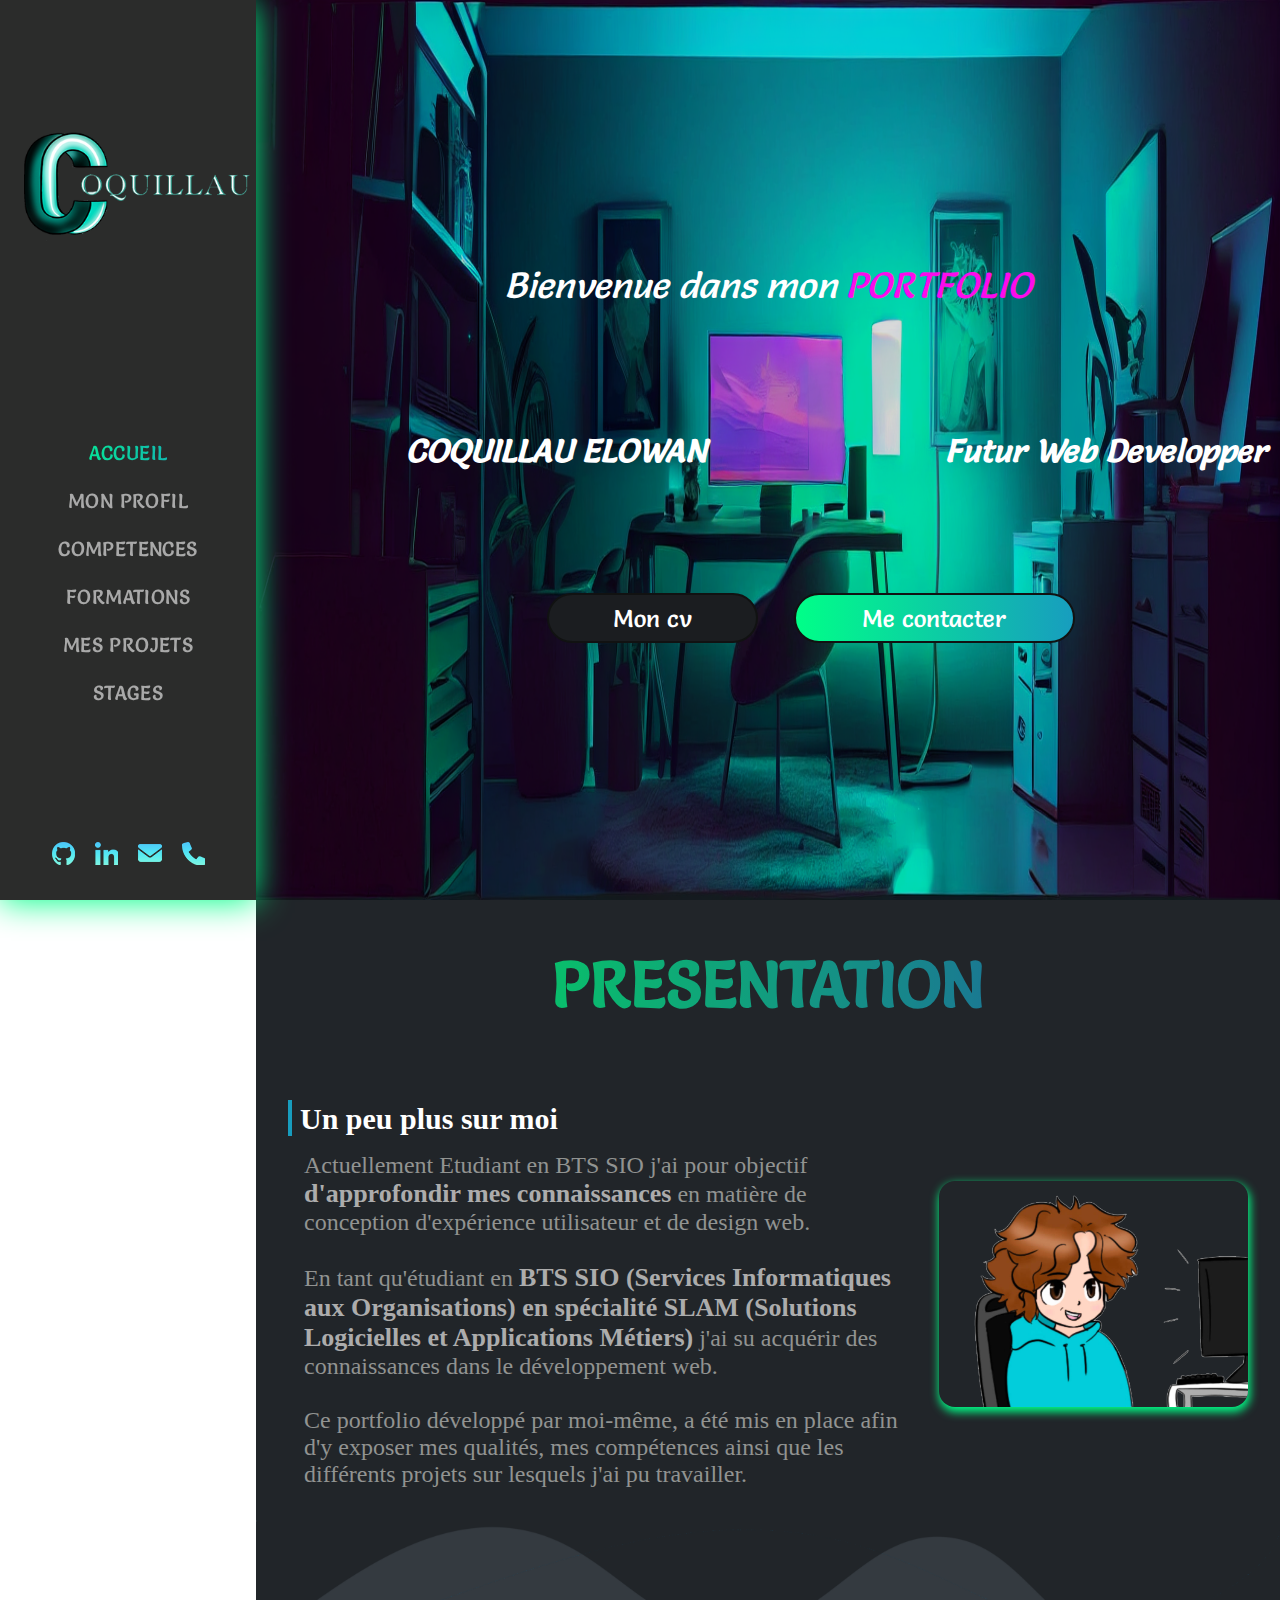
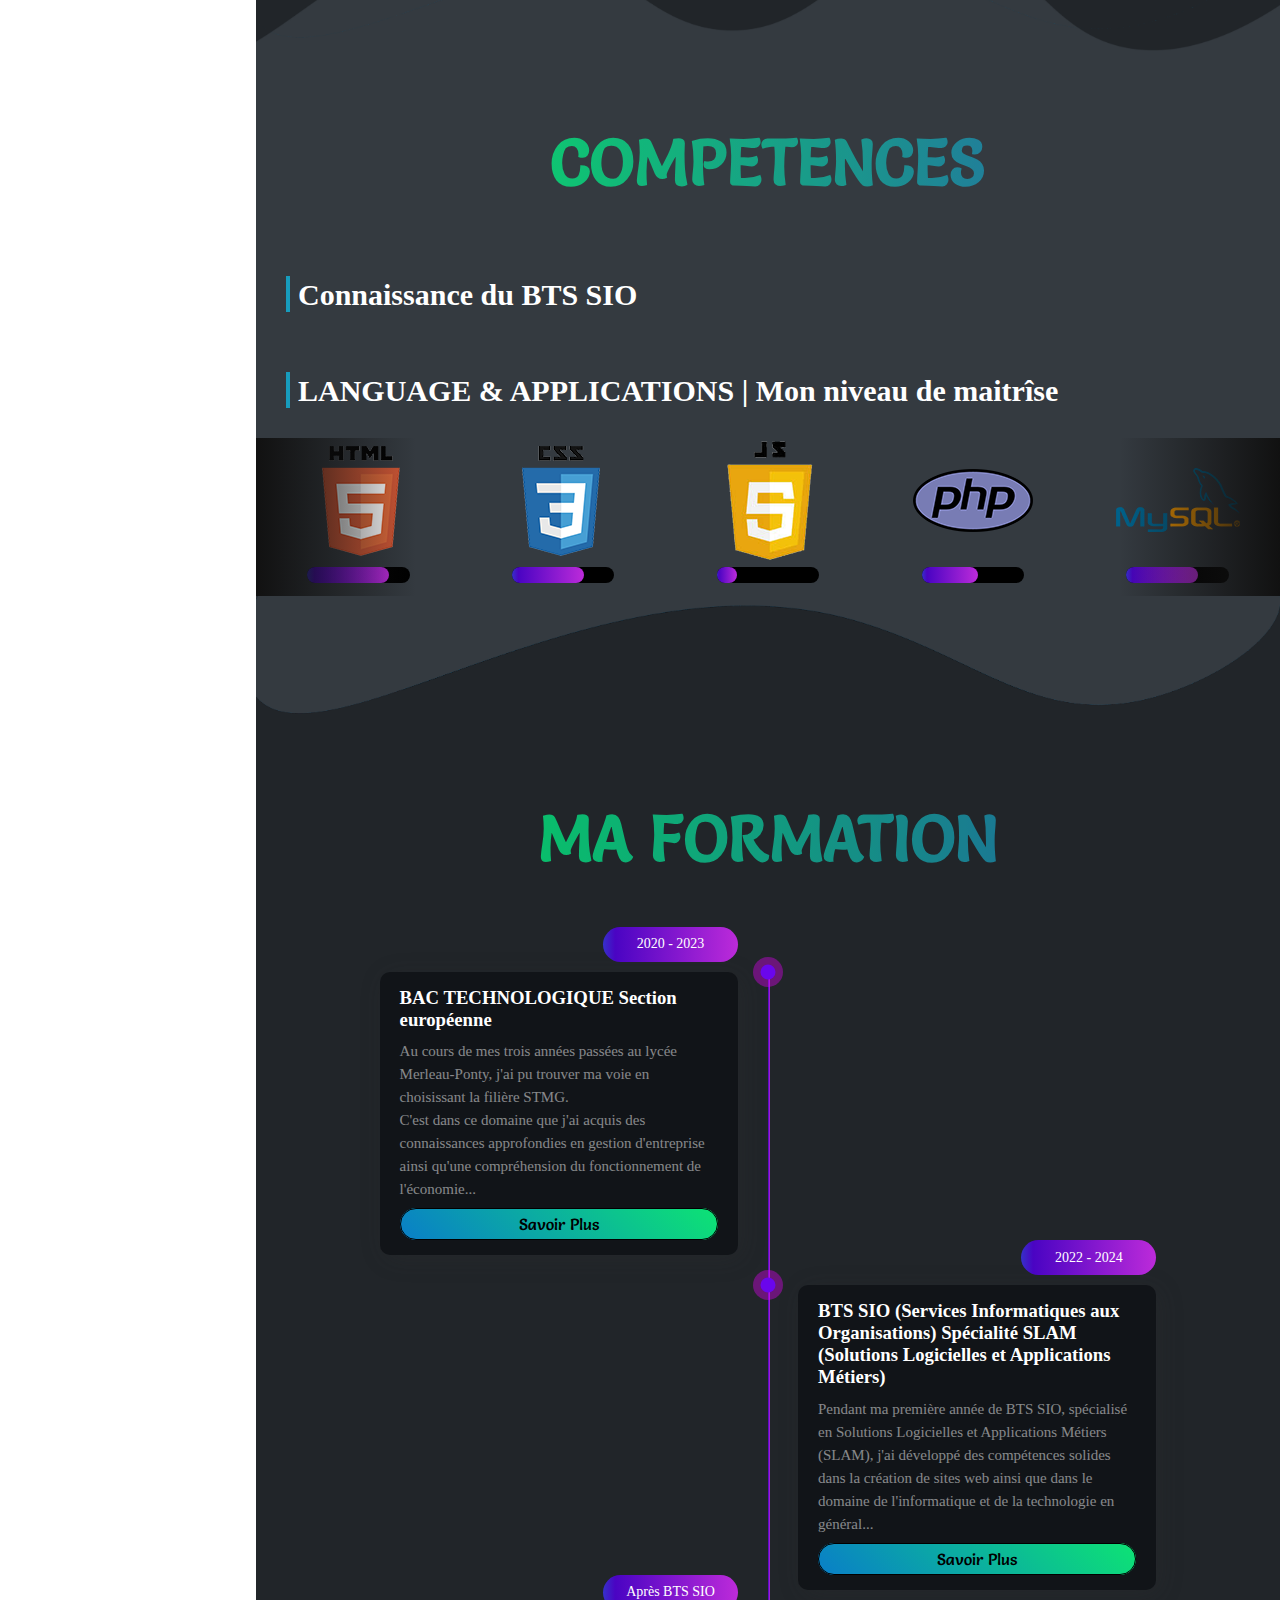
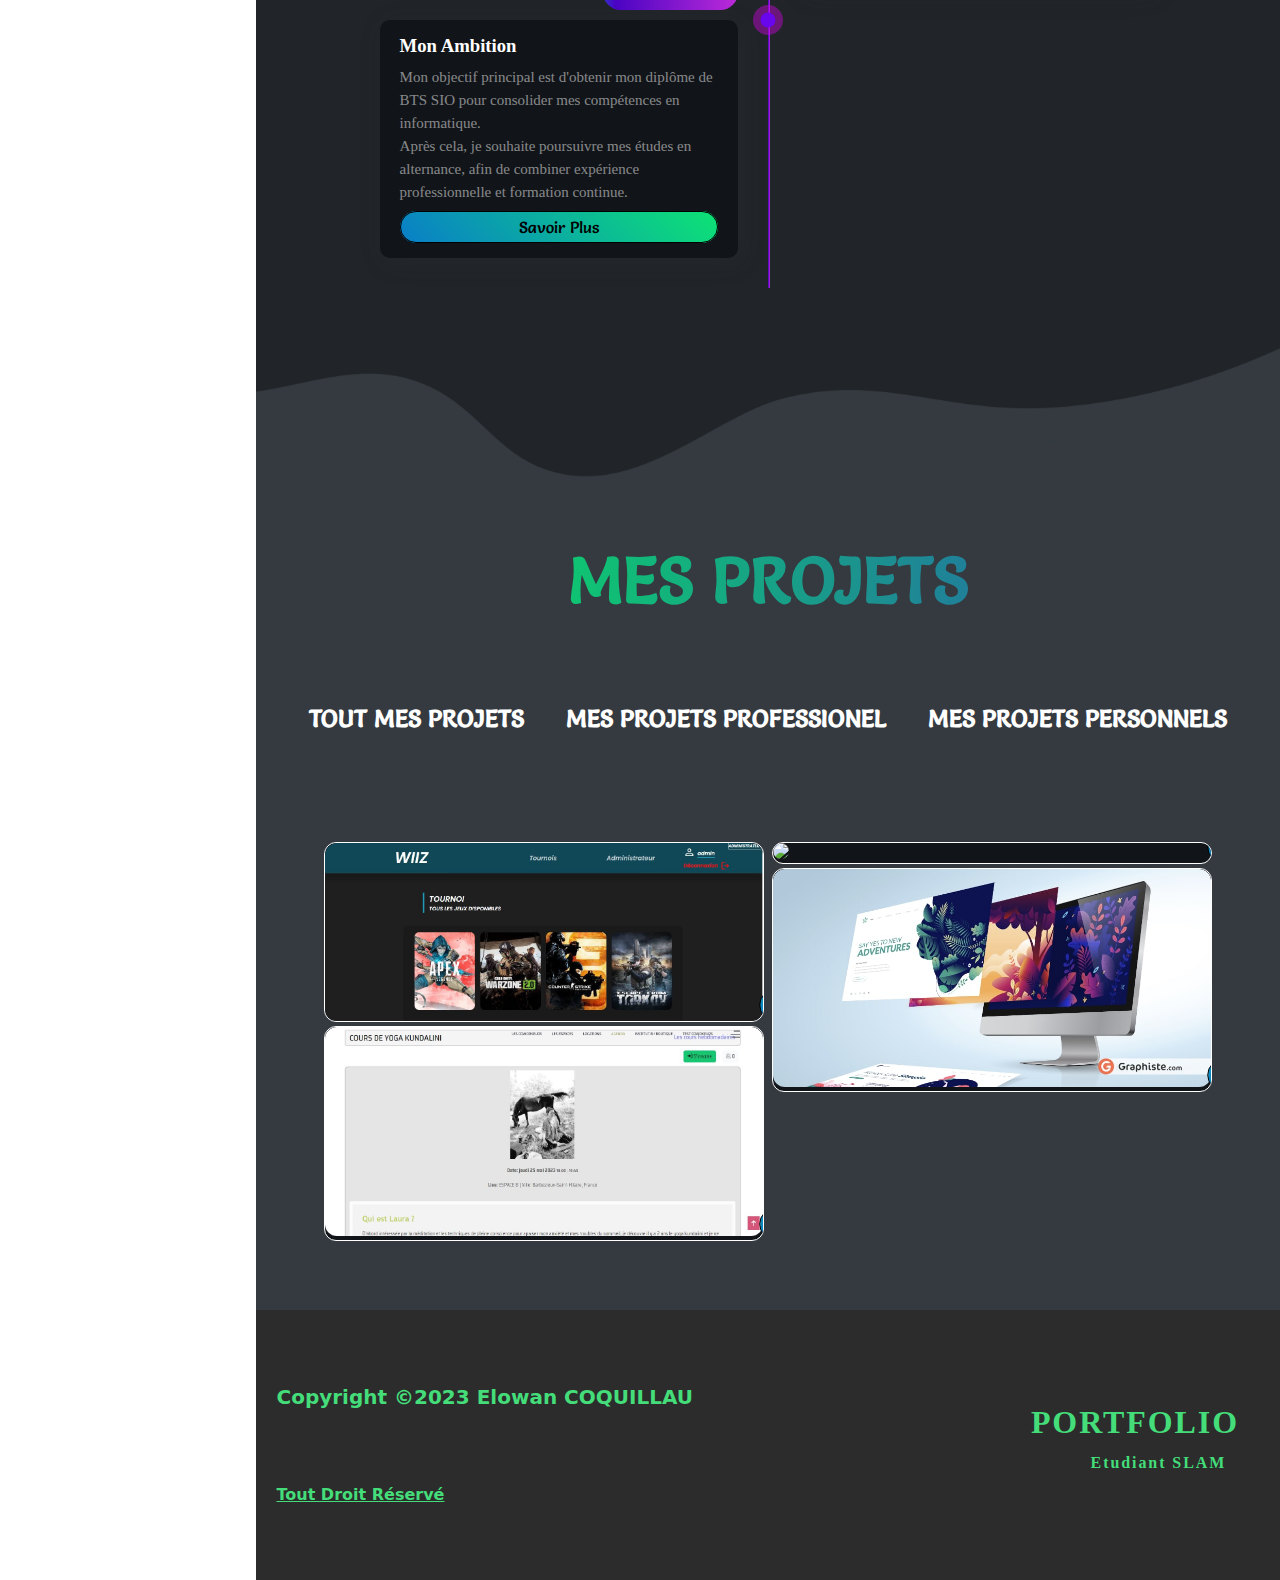
==== commit ed7bd47a: "sync" ====
--- a/index.html
+++ b/index.html
@@ -85,7 +85,7 @@
                                 Ce portfolio développé par moi-même, a été mis en place afin d'y exposer mes qualités, mes compétences ainsi que les différents projets sur lesquels j'ai pu travailler.</p>
                         </div>
                         <div class="image">
-                            <img src="images/profil.webp" style="width: 100%;">
+                            <img src="images/profil.png" style="width: 100%; box-shadow: 1px 4px 10px 1px  rgb(0, 255, 136);border-radius: 16px;">
                         </div>
                     </div>
                 </div>
@@ -99,120 +99,95 @@
                         <h2 class="titre_back" id="competences">COMPETENCES</h2>
                     </div>
                     <div class="contenu">
+                        <div class="bts">
+                            <div class="titre"><h2 class="texte">Connaissance du BTS SIO</h2></div>
+                        </div>
                         <div class="language">
                             <div class="titre"><h2 class="texte">LANGUAGE & APPLICATIONS | Mon niveau de maitrîse </h2></div>
-                            <ul class="tableau">
-
-                                <li class="icone">
-                                    <img src="images/competences/html.png" style="width: auto;">
-                                    <div class="sous">
-                                        <div class="rectangle">
-                                            <div class="remplir" style="width: 80%;"></div>
-                                        </div>
-                                        <div class="bouton_savoir_plus">
-                                            <a href class="texte">Savoir Plus <img src="images/plus.png"></a>
-                                        </div>
-                                    </div>
-                                </li>
-
-                                <li class="icone">
-                                    <img src="images/competences/css.png" style="width: auto;">
-                                    <div class="sous">
-                                        <div class="rectangle">
-                                            <div class="remplir" style="width: 70%;"></div>
-                                        </div>
-                                        <div class="bouton_savoir_plus">
-                                            <a href class="texte">Savoir Plus <img src="images/plus.png"></a>
-                                        </div>
-                                    </div>
-                                </li>
-
-                                <li class="icone">
-                                    <img src="images/competences/javascript.png" style="width: auto;">
-                                    <div class="sous">
-                                        <div class="rectangle">
-                                            <div class="remplir" style="width: 20%;"></div>
-                                        </div>
-                                        <div class="bouton_savoir_plus">
-                                            <a href class="texte">Savoir Plus <img src="images/plus.png"></a>
-                                        </div>
-                                    </div>
-                                </li>
-
-                                <li class="icone">
-                                    <img src="images/competences/php.png" style="width: auto;">
-                                    <div class="sous">
-                                        <div class="rectangle">
-                                            <div class="remplir" style="width: 55%;"></div>
-                                        </div>
-                                        <div class="bouton_savoir_plus">
-                                            <a href class="texte">Savoir Plus <img src="images/plus.png"></a>
-                                        </div>
-                                    </div>
-                                </li>
-
-                                <li class="icone">
-                                    <img src="images/competences/mysql.png" style="width: auto;">
-                                    <div class="sous">
-                                        <div class="rectangle">
-                                            <div class="remplir" style="width: 70%;"></div>
-                                        </div>
-                                        <div class="bouton_savoir_plus">
-                                            <a href class="texte">Savoir Plus <img src="images/plus.png"></a>
-                                        </div>
-                                    </div>
-                                </li>
-
-                                <li class="icone">
-                                    <img src="images/competences/photoshop.png" style="width: auto;">
-                                    <div class="sous">
-                                        <div class="rectangle">
-                                            <div class="remplir" style="width: 20%;"></div>
-                                        </div>
-                                        <div class="bouton_savoir_plus">
-                                            <a href class="texte">Savoir Plus <img src="images/plus.png"></a>
-                                        </div>
-                                    </div>
-                                </li>
-
-                                <li class="icone">
-                                    <img src="images/competences/figma.png" style="width: auto;">
-                                    <div class="sous">
-                                        <div class="rectangle">
-                                            <div class="remplir" style="width: 40%;"></div>
-                                        </div>
-                                        <div class="bouton_savoir_plus">
-                                            <a href class="texte">Savoir Plus <img src="images/plus.png"></a>
-                                        </div>
-                                    </div>
-                                </li>
-
-                                <li class="icone">
-                                    <img src="images/competences/wordpress.png" style="width: auto;">
-                                    <div class="sous">
-                                        <div class="rectangle">
-                                            <div class="remplir" style="width: 40%;"></div>
-                                        </div>
-                                        <div class="bouton_savoir_plus">
-                                            <a href class="texte">Savoir Plus <img src="images/plus.png"></a>
-                                        </div>
-                                    </div>
-                                </li>
-
-                                <li class="icone">
-                                    <img src="images/competences/git.png" style="width: auto;">
-                                    <div class="sous">
-                                        <div class="rectangle">
-                                            <div class="remplir" style="width: 60%;"></div>
-                                        </div>
-                                        <div class="bouton_savoir_plus">
-                                            <a href class="texte">Savoir Plus <img src="images/plus.png"></a>
-                                        </div>
-                                    </div>
-                                </li>
-
-                            </ul>
-
+                            <div class="marquee">
+                                <ul class="marquee-content">
+                                    <li class="icone">
+                                        <img src="images/competences/html.png" style="width: auto;">
+                                        <div class="sous">
+                                            <div class="rectangle">
+                                                <div class="remplir" style="width: 80%;"></div>
+                                            </div>
+                                        </div>
+                                    </li>
+    
+                                    <li class="icone">
+                                        <img src="images/competences/css.png" style="width: auto;">
+                                        <div class="sous">
+                                            <div class="rectangle">
+                                                <div class="remplir" style="width: 70%;"></div>
+                                            </div>
+                                        </div>
+                                    </li>
+    
+                                    <li class="icone">
+                                        <img src="images/competences/javascript.png" style="width: auto;">
+                                        <div class="sous">
+                                            <div class="rectangle">
+                                                <div class="remplir" style="width: 20%;"></div>
+                                            </div>
+                                        </div>
+                                    </li>
+    
+                                    <li class="icone">
+                                        <img src="images/competences/php.png" style="width: auto;">
+                                        <div class="sous">
+                                            <div class="rectangle">
+                                                <div class="remplir" style="width: 55%;"></div>
+                                            </div>
+                                        </div>
+                                    </li>
+    
+                                    <li class="icone">
+                                        <img src="images/competences/mysql.png" style="width: auto;">
+                                        <div class="sous">
+                                            <div class="rectangle">
+                                                <div class="remplir" style="width: 70%;"></div>
+                                            </div>
+                                        </div>
+                                    </li>
+    
+                                    <li class="icone">
+                                        <img src="images/competences/photoshop.png" style="width: auto;">
+                                        <div class="sous">
+                                            <div class="rectangle">
+                                                <div class="remplir" style="width: 20%;"></div>
+                                            </div>
+                                        </div>
+                                    </li>
+    
+                                    <li class="icone">
+                                        <img src="images/competences/figma.png" style="width: auto;">
+                                        <div class="sous">
+                                            <div class="rectangle">
+                                                <div class="remplir" style="width: 40%;"></div>
+                                            </div>
+                                        </div>
+                                    </li>
+    
+                                    <li class="icone">
+                                        <img src="images/competences/wordpress.png" style="width: auto;">
+                                        <div class="sous">
+                                            <div class="rectangle">
+                                                <div class="remplir" style="width: 40%;"></div>
+                                            </div>
+                                        </div>
+                                    </li>
+    
+                                    <li class="icone">
+                                        <img src="images/competences/git.png" style="width: auto;">
+                                        <div class="sous">
+                                            <div class="rectangle">
+                                                <div class="remplir" style="width: 60%;"></div>
+                                            </div>
+                                        </div>
+                                    </li>
+                                </ul>
+                              </div>
                         </div>
 
                     </div>
@@ -226,7 +201,7 @@
                 <div class ="formation">
 
                     <div class="header">
-                        <h2 class="titre_back" id="projet">MA FORMATION</h2>
+                        <h2 class="titre_back" id="formation">MA FORMATION</h2>
                     </div>
 
                     <div class="contenu">
@@ -236,25 +211,33 @@
                                     <li>
                                         <h3>BAC TECHNOLOGIQUE Section européenne</h3>
                                         <p>
-                                            Au cours de mes 3 année d'expériences professionnelle 
-                                            dans l'agence web SVI WEB, j'ai acquis des compétences 
-                                            solides dans la création de sites web vitrine et responsive...
+                                            Au cours de mes trois années passées au lycée Merleau-Ponty, j'ai pu trouver ma voie en choisissant la filière STMG.<br> C'est dans ce domaine que j'ai acquis des connaissances approfondies en gestion d'entreprise ainsi qu'une compréhension du fonctionnement de l'économie...
                                         </p>
+                                        <div class="more">
+                                            <p>Personnellement, j'ai choisi de me spécialiser dans la gestion des ressources humaines (RH) lors de mes années passées au lycée Merleau-Ponty. En parallèle, j'ai également opté pour l'option Section européenne, qui m'a offert l'opportunité de développer et de perfectionner mes compétences en anglais.</p>
+                                        </div>
                                         <div class="bouton_savoir_plus">
-                                            <a href class="texte">Savoir Plus </a>
+                                            <span class="texte" onclick="toggleTextDisplay(this)">Savoir Plus </span>
                                         </div>
                                         <span class="date">2020 - 2023</span>
                                         <span class="cercle"></span>
                                     </li>
                                     <li>
-                                        <h3>BTS SIO Spécialité SLAM</h3>
+
+                                        <h3>BTS SIO (Services Informatiques aux Organisations) Spécialité SLAM (Solutions Logicielles et Applications Métiers)</h3>
                                         <p>
-                                            Au cours de mes 3 année d'expériences professionnelle 
-                                            dans l'agence web SVI WEB, j'ai acquis des compétences 
-                                            solides dans la création de sites web vitrine et responsive...
+                                            Pendant ma première année de BTS SIO, spécialisé en Solutions Logicielles et Applications Métiers (SLAM), 
+                                            j'ai développé des compétences solides dans la création de sites web ainsi que dans 
+                                            le domaine de l'informatique et de la technologie en général...
+                                            
                                         </p>
+                                        <div class="more">
+                                            <p>Outre la programmation, j'ai également étudié des concepts fondamentaux de l'informatique et de la technologie. J'ai acquis des connaissances en programmation, en bases de données, en réseau et en sécurité informatique.
+
+                                                Pendant cette première année, j'ai eu l'occasion de participer à des projets concrets, ce qui m'a permis d'appliquer mes connaissances théoriques dans un contexte pratique. J'ai travaillé en équipe pour résoudre des problèmes et développer des solutions informatiques répondant aux exigences des clients.</p>
+                                        </div>
                                         <div class="bouton_savoir_plus">
-                                            <a href class="texte">Savoir Plus </a>
+                                            <span class="texte" onclick="toggleTextDisplay(this)">Savoir Plus </span>
                                         </div>
                                         <span class="date">2022 - 2024</span>
                                         <span class="cercle"></span>
@@ -262,12 +245,15 @@
                                     <li>
                                         <h3>Mon Ambition</h3>
                                         <p>
-                                            Au cours de mes 3 année d'expériences professionnelle 
-                                            dans l'agence web SVI WEB, j'ai acquis des compétences 
-                                            solides dans la création de sites web vitrine et responsive...
-                                        </p>
+
+                                            Mon objectif principal est d'obtenir mon diplôme de BTS SIO pour consolider mes compétences en informatique. <br>Après cela, je souhaite poursuivre mes études en alternance, afin de combiner expérience professionnelle et formation continue.                                        </p>
+                                        <div class="more">
+                                            <p>
+                                                L'alternance me permettrait de combiner l'expérience professionnelle concrète avec une formation continue. En travaillant dans le monde réel, je pourrais appliquer les compétences acquises pendant mon BTS SIO et me familiariser davantage avec le fonctionnement des entreprises. En même temps, je pourrais continuer à suivre des cours théoriques, ce qui me permettrait d'approfondir mes connaissances et d'obtenir une formation plus complète.
+                                            </p>
+                                        </div>
                                         <div class="bouton_savoir_plus">
-                                            <a href class="texte">Savoir Plus</a>
+                                            <span class="texte" onclick="toggleTextDisplay(this)">Savoir Plus </span>
                                         </div>
                                         <span class="date">Après BTS SIO</span>
                                         <span class="cercle"></span>
@@ -279,6 +265,10 @@
                     </div>
                 </div>
 
+                <div class="transition" style="display: flex;">
+                    <img src="images/transition/transition3.png" style="width: 100%;">
+                </div>
+
                 <div class ="projet">
 
                     <div class="header">
@@ -287,145 +277,108 @@
 
                     <div class="contenu">
                         <div class="menu">
+                            <h2><a class="lien" href="#">TOUT MES PROJETS</a></h2>
                             <h2><a class="lien" href="#">MES PROJETS PROFESSIONEL</a></h2>
                             <h2><a class="lien" href="#">MES PROJETS PERSONNELS</a></h2>
                         </div>
                         <div class="tableau">
-                            <img src="images/competences/css.png">
-                            <img src="images/competences/css.png">
-                            <img src="images/competences/css.png">
-                        </div>
-                    </div>
-                </div>
-
-                <div class ="stage">
-
-                    <div class="header">
-                        <h2 class="titre_back" id="stage">MES STAGES</h2>
-                    </div>
-
-                    <div class="contenu">
-
-                        <div class="menu">
-                            <h2><a class="lien" href="#">STAGE DE 1ERE ANNEE</a></h2>
-                        </div>
-
-                    </div>
-                </div>
-
+
+                            <div class="left">
+
+                                <div class="cadre">
+                                    <img src="images/projet_pro/tournoi/Menu_tournoi.JPG">
+                                    <div class="description">
+                                        <h2>Tous mes sites web</h2>
+                                    </div> 
+                                    <div class="bouton_savoir_plus">
+                                        <button class="modal-btn modal-trigger">Savoir Plus</button>
+                                    </div> 
+                                </div>
+
+                                <div class="cadre">
+                                    <div class="image">
+                                        <img src="images/projet_pro/espace_b/APRES_page_evenement1.JPG">
+                                    </div>
+                                    <div class="description">
+                                        <h2>ESPACE B</h2>
+                                        <p>Site client effectué en Stage</p>
+                                    </div> 
+                                    <div class="bouton_savoir_plus">
+                                        <button class="modal-btn modal-trigger">Savoir Plus</button>
+                                    </div> 
+                                </div>
+
+                            </div>
+
+                            <div class="right">
+
+                                <div class="cadre">
+                                    <div class="image">
+                                        <img src="images/projet_pro/Banniere design 2.jpg">
+                                    </div>
+                                    <div class="description">
+                                        <h2>Toutes mes maquettes </h2>
+                                    </div> 
+                                    <div class="bouton_savoir_plus">
+                                        <button class="modal-btn modal-trigger">Savoir Plus</button>
+                                    </div> 
+                                </div>
+
+                                <div class="cadre">
+                                    <div class="image">
+                                        <img src="images/projet_pro/banniere website.jpg">
+                                    </div>
+                                    <div class="description">
+                                        <h2>Interface Web</h2>
+                                    </div> 
+                                    <div class="bouton_savoir_plus">
+                                        <button class="modal-btn modal-trigger">Savoir Plus</button>
+                                    </div> 
+                                </div>
+
+                            </div>
+                    
+                        </div>
+                    </div>    
+                </div>
+                <footer>
+                    <div class="background">
+                        <div class="left">
+                            <h4>Copyright ©2023 Elowan COQUILLAU</h4>
+                            <p>Tout Droit Réservé</p>
+                        </div>
+                        <div class="right">
+                            <h4>PORTFOLIO</h4>
+                            <p>Etudiant SLAM</p>
+                        </div>
+                    </div>
+                </footer>
             </div>
 
         </div>
 
-        <script>
-            var presentation = document.getElementById("presentation");
-            var competences = document.getElementById("competences");
-            var formation = document.getElementById("formation");
-            var projet = document.getElementById("projet");
-
-            var zoomLevel = 1;
-            var targetZoomLevel = 1;
-
-            var zoomLevel2 = 1;
-            var targetZoomLevel2 = 1;
-
-            var zoomLevel3 = 1;
-            var targetZoomLevel3 = 1;
-
-            var zoomLevel4 = 1;
-            var targetZoomLevel4 = 1;
-
-            var presentationLink = document.getElementById("presentation-link");
-            var competencesLink = document.getElementById("competences-link");
-            var formationLink = document.getElementById("formation-link");
-            var projetLink = document.getElementById("projet-link");
-          
-            presentationLink.addEventListener("click", function(event) {
-                event.preventDefault();
-                window.scrollTo(0, 640);
-            });
-          
-            competencesLink.addEventListener("click", function(event) {
-                event.preventDefault();
-                window.scrollTo(0, 1150);
-            });
-
-            formationLink.addEventListener("click", function(event) {
-                event.preventDefault();
-                window.scrollTo(0, 2300);
-            });
-          
-            projetLink.addEventListener("click", function(event) {
-                event.preventDefault();
-                window.scrollTo(0, 2600);
-            });
-          
-            function animateZoom() {
-                zoomLevel += (targetZoomLevel - zoomLevel) * 0.1;
-                presentation.style.transform = "scale(" + zoomLevel + ")";
-                requestAnimationFrame(animateZoom);
-            }
-          
-            function animateZoom2() {
-                zoomLevel2 += (targetZoomLevel2 - zoomLevel2) * 0.1;
-                competences.style.transform = "scale(" + zoomLevel2 + ")";
-                requestAnimationFrame(animateZoom2);
-            }
-          
-            function animateZoom3() {
-                zoomLevel3 += (targetZoomLevel3 - zoomLevel3) * 0.1;
-                formation.style.transform = "scale(" + zoomLevel3 + ")";
-                requestAnimationFrame(animateZoom3);
-            }
-
-            function animateZoom4() {
-                zoomLevel4 += (targetZoomLevel4 - zoomLevel4) * 0.1;
-                projet.style.transform = "scale(" + zoomLevel4 + ")";
-                requestAnimationFrame(animateZoom4);
-            }
-          
-            window.addEventListener("scroll", function() {
-                var scrollPosition = window.scrollY;
-                if (scrollPosition > 150) {
-                    targetZoomLevel = 1.4;
-                } else {
-                    targetZoomLevel = 1;
-                }
-                console.log(scrollPosition); // afficher la position de défilement dans la console
-            });
-          
-            window.addEventListener("scroll", function() {
-                var scrollPosition = window.scrollY;
-                if (scrollPosition > 1050) {
-                    targetZoomLevel2 = 1.4;
-                } else {
-                    targetZoomLevel2 = 1;
-                }
-            });
-          
-            window.addEventListener("scroll", function() {
-                var scrollPosition = window.scrollY;
-                if (scrollPosition > 2100) {
-                    targetZoomLevel3 = 1.4;
-                } else {
-                    targetZoomLevel3 = 1;
-                }
-            });
-          
-            window.addEventListener("scroll", function() {
-                var scrollPosition = window.scrollY;
-                if (scrollPosition > 2500) {
-                    targetZoomLevel4 = 1.4;
-                } else {
-                    targetZoomLevel4 = 1;
-                }
-            });
-
-            animateZoom();
-            animateZoom2();
-            animateZoom3();
-            animateZoom4();
-          </script>
+        <!----------------- LES OVERLAYS ------------------------->
+
+        <div class="modal-container">
+
+            <div class="overlay modal-trigger"></div>
+           
+            <div class="modal">
+              <button class="close-modal modal-trigger">X</button>
+              <h1>Voici du Contenu</h1>
+              <p>Lorem ipsum dolor sit amet consectetur adipisicing elit. Ut nam exercitationem nihil veritatis sapiente quia.</p>
+            </div>
+      
+        </div>
+
+        <!----------------- LES SCRIPTS ------------------------->
+
+          <script src="js/nav.js"></script>
+          <script src="js/zoom_titre.js"></script>
+          <script src="js/savoir_plus.js"></script>
+          <script src="js/slider.js"></script>
+          <script src="js/overlay.js"></script>
+
 
     </body>
     
--- a/css/index.css
+++ b/css/index.css
@@ -8,13 +8,13 @@
 
 /* Pour les navigateurs Firefox */
 body {
-  scrollbar-width: 2px;
-  scrollbar-color: #000000 #FFFFFF;
+  scrollbar-width: 4px;
+  scrollbar-color: #328792 #2c1980;
 }
 
 /* Pour les navigateurs WebKit (Chrome, Edge, Safari) */
 ::-webkit-scrollbar {
-  width: 2px;
+  width: 10px;
 }
 
 ::-webkit-scrollbar-track {
@@ -22,7 +22,8 @@
 }
 
 ::-webkit-scrollbar-thumb {
-  background-color: #000000;
+  background: linear-gradient(90deg, rgb(0, 255, 136) 0%,rgb(24, 158, 191));
+  border-radius: 12px;
 }
 
 .background{
@@ -40,6 +41,7 @@
     height: 100%;
     width: 20%;
     box-shadow: 0px 2px 32px 0px rgb(0, 255, 136);
+    z-index: 99;
 }
 
 .bloc_menu{
@@ -104,21 +106,14 @@
     width: 75%;
 }
 
-.liste_reseaux li{
-    width: 24px;
-    filter: grayscale(0.7);
-    -webkit-filter: grayscale(0.7);
-    -moz-filter: grayscale(0.7);
-    -o-filter: grayscale(0.7);
-    -ms-filter: grayscale(0.7);
-}
+
 
 .liste_reseaux li:hover{
-  filter: grayscale(0);
-    -webkit-filter: grayscale(0);
-    -moz-filter: grayscale(0);
-    -o-filter: grayscale(0);
-    -ms-filter: grayscale(0);
+  filter: brightness(1.15);
+    -webkit-filter: brightness(1.15);
+    -moz-filter: brightness(1.15);
+    -o-filter: brightness(1.15);
+    -ms-filter: brightness(1.15);
 }
 
 /*-----------------------FIN DU MENU--------------------*/
@@ -369,13 +364,27 @@
   background-color: #343A40;
 }
 
+.competences .contenu .bts .titre{
+  display: flex;
+  align-items: center;
+  padding: 30px;
+}
+
+
+.competences .contenu .bts .titre .texte{
+  border-left: solid 4px rgb(23, 156, 189);
+  padding: 2px 0px 0px 8px;
+  color: #fff;
+  font-size: 30px;
+}
+
 .competences .contenu .language{
+}
+
+.competences .contenu .language .titre{
+  display: flex;
+  align-items: center;
   padding: 30px;
-}
-
-.competences .contenu .language .titre{
-  display: flex;
-  align-items: center;
 }
 
 
@@ -386,24 +395,102 @@
   font-size: 30px;
 }
 
-.competences .contenu .language .tableau{
-  display: flex;
-  width: 100%;
+/********* ANIMATION DU TABLEAU QUI DEFILE***********/
+:root {
+  --marquee-width: 80vw;
+  --marquee-height: 20vh;
+  /* --marquee-elements: 12; */ /* defined with JavaScript */
+  --marquee-elements-displayed: 5;
+  --marquee-element-width: calc(
+    var(--marquee-width) / var(--marquee-elements-displayed)
+  );
+  --marquee-animation-duration: calc(var(--marquee-elements) * 3s);
+}
+
+.marquee {
+    color: #eee;
+    width: 100%;
+    height: 100%;
+    overflow: hidden;
+    position: relative;
+}
+.marquee:before,
+.marquee:after {
+  position: absolute;
+  top: 0;
+  width: 10rem;
+  height: 100%;
+  content: "";
+  z-index: 1;
+}
+.marquee:before {
+  left: 0;
+  background: linear-gradient(to right, #111 0%, transparent 100%);
+}
+.marquee:after {
+  right: 0;
+  background: linear-gradient(to left, #111 0%, transparent 100%);
+}
+.marquee-content {
+  list-style: none;
+  height: 100%;
+  display: flex;
+  animation: scrolling var(--marquee-animation-duration) linear infinite;
+}
+/* .marquee-content:hover {
+  animation-play-state: paused;
+} */
+@keyframes scrolling {
+  0% {
+    transform: translateX(0);
+  }
+  100% {
+    transform: translateX(
+      calc(-1 * var(--marquee-element-width) * var(--marquee-elements))
+    );
+  }
+}
+.marquee-content li {
+  display: flex;
   justify-content: center;
   align-items: center;
-  flex-wrap: wrap;
-  padding: 64px;
-}
-
-.competences .contenu .language .tableau .icone{
-  justify-content: center;
-  display: flex;
-  flex: 0.1;
-  margin: 24px;
+  /* text-align: center; */
+  flex-shrink: 0;
+  width: var(--marquee-element-width);
+  max-height: 100%;
+  font-size: calc(var(--marquee-height) * 3 / 4); /* 5rem; */
+  white-space: nowrap;
   flex-direction: column;
 }
-
-.competences .contenu .language .tableau .icone .sous .rectangle{
+.marquee-content li:hover{
+  filter: brightness(1.15);
+}
+
+.marquee-content li img {
+  width: 100%;
+}
+
+@media (max-width: 600px) {
+  html {
+    font-size: 12px;
+  }
+  :root {
+    --marquee-width: 100vw;
+    --marquee-height: 16vh;
+    --marquee-elements-displayed: 3;
+  }
+  .marquee:before,
+  .marquee:after {
+    width: 5rem;
+  }
+}
+/********* FIN ANIMATION DU TABLEAU QUI DEFILE***********/
+
+.competences .contenu .language .marquee .marquee-content .icone .sous{
+  width: 50%;
+}
+
+.competences .contenu .language .marquee .marquee-content .icone .sous .rectangle{
   display: flex;
   background-color: rgb(0, 0, 0);
   width: 100%;
@@ -413,6 +500,33 @@
   margin-bottom: 12%;
 }
 
+.competences .contenu .language .marquee .icone .sous .rectangle .remplir{
+  position: relative;
+  height: 100%;
+  border-radius: 32px;
+  background: linear-gradient(90deg, hsla(242, 61%, 49%, 1) 0%, hsla(262, 96%, 39%, 1) 9%, hsla(290, 70%, 51%, 1) 100%);
+}
+
+.competences .contenu .language .marquee .icone .sous .rectangle .remplir::after{
+  display: flex;
+  justify-content: flex-end;
+  align-items: center;
+  color: rgb(255, 255, 255);
+  font-weight: 800;
+  letter-spacing: 0.068em;
+}
+
+@-moz-keyframes fadein { /* sur Firefox */
+  from {
+    width: 0%;
+    opacity: 0;
+  }
+  to {
+    width: 70%;
+    opacity: 1;
+  }
+}
+
 .bouton_savoir_plus{
   display: flex;
   justify-content: center;
@@ -420,21 +534,29 @@
   background: linear-gradient(225deg, hsla(149, 89%, 47%, 1) 0%, hsla(203, 91%, 41%, 1) 100%);
   border-radius: 32px;
   height: 32px;
-  border: 1px solid #000000;
-}
-
+  cursor: pointer;
+}
+
+.bouton_savoir_plus .modal-btn,
 .bouton_savoir_plus .texte{
   display: flex;
   justify-content: center;
   align-items: center;
   border-radius: 32px;
   padding: 1px;
+  font-size: 16px;
   font-family: Salsa;
   height: 100%;
   width: 100%;
   color: black;
-}
-
+  background: linear-gradient(225deg, hsla(149, 89%, 47%, 1) 0%, hsla(203, 91%, 41%, 1) 100%);
+  border-radius: 32px;
+  height: 32px;
+  border: 1px solid #000000;
+  cursor: pointer;
+}
+
+.bouton_savoir_plus .modal-btn img,
 .bouton_savoir_plus .texte img{
   margin-left: 5%;
   width: 24px;
@@ -442,42 +564,17 @@
   background-color: white;
 }
 
+.bouton_savoir_plus .modal-btn:hover,
 .bouton_savoir_plus .texte:hover{
   background: linear-gradient(90deg, hsl(243.8, 37%, 24.9%) 0%, hsl(261.9, 66.5%, 31.6%) 9%, hsl(289.8, 68.1%, 40.6%) 100%);
   color: #fff;
   font-weight: 500;
 }
 
+.bouton_savoir_plus .modal-btn img:hover,
 .bouton_savoir_plus .texte img:hover{
   background: linear-gradient(90deg, hsla(242, 61%, 49%, 1) 0%, hsla(262, 96%, 39%, 1) 9%, hsla(290, 70%, 51%, 1) 100%);
   transform: rotate(90deg);
-}
-
-.competences .contenu .language .tableau .icone .sous .rectangle .remplir{
-  position: relative;
-  height: 100%;
-  border-radius: 32px;
-  background: linear-gradient(90deg, hsla(242, 61%, 49%, 1) 0%, hsla(262, 96%, 39%, 1) 9%, hsla(290, 70%, 51%, 1) 100%);
-}
-
-.competences .contenu .language .tableau .icone .sous .rectangle .remplir::after{
-  display: flex;
-  justify-content: flex-end;
-  align-items: center;
-  color: rgb(255, 255, 255);
-  font-weight: 800;
-  letter-spacing: 0.068em;
-}
-
-@-moz-keyframes fadein { /* sur Firefox */
-  from {
-    width: 0%;
-    opacity: 0;
-  }
-  to {
-    width: 70%;
-    opacity: 1;
-  }
 }
 
 /*----------FORMATION---------------*/
@@ -528,6 +625,13 @@
   line-height: 23px;
 }
 
+.formation .schema .tableau ul li .more{
+  display: none;
+  font-size: 15px;
+  color: #ffffff80;
+  margin: 7px 0;
+  line-height: 23px;
+}
 
 .formation .schema .tableau ul li .date {
   position: absolute;
@@ -597,7 +701,7 @@
 .projet{
   display: flex;
   flex-direction: column;
-  background-color: #212529;
+  background-color: #343a40;
 }
 
 
@@ -623,78 +727,221 @@
   -webkit-background-clip: text;
   -webkit-text-fill-color: transparent;
 }
-
-.projet .contenu .tableau{
-  display: inline-table;
+.projet .contenu .tableau {
+  display: flex;
   padding: 64px;
-}
-
-
-/*------------STAGES-----------------*/
-
-.stage{
-  background-color: #212529;
-}
-
-.stage .contenu{
-  display: flex;
+  align-items: stretch;
+}
+
+.projet .contenu .tableau .right,
+.projet .contenu .tableau .left{
+ flex: 1;
+}
+
+.projet .contenu .tableau .cadre {
+  display: flex;
+  flex-direction: column;
+  background-color: #111418;
+  border: 1px solid #fff;
+  border-radius: 12px;
+  flex: 1 1 45%;
+  margin: 1%;
+  position: relative;
+  overflow: hidden;
+}
+
+.projet .contenu .tableau .cadre img {
   width: 100%;
-  padding: 32px;
-  height: auto;
+  border-radius: 12px;
+}
+
+.projet .contenu .tableau .cadre .description{
+  background-color: #343a40;
+  position: absolute;
+  top: 0;
+  left: 0;
+  color: #fff;
+  transition: all 300ms ease-out;
+  opacity: 0;
+  width: 100%;
+  display: flex;
+  justify-content: center;
+  height: 100%;
+  font-family: 'Salsa';
+  align-items: center;
+  font-size: 20px;
   flex-direction: column;
-  padding: 32px;
-}
-
-.stage .contenu .menu{
-  display: flex;
-  justify-content: space-around;
-  align-items: center;
+}
+
+.projet .contenu .tableau .cadre:hover .description {
+  opacity: 0.8;
+}
+.projet .contenu .tableau .cadre:hover .bouton_savoir_plus {
+  opacity: 1;
+}
+
+.cadre .description h2,
+.cadre .description p {
+  transition: all 300ms ease-out;
+  transform: translateY(30px);
+  opacity: 0;
+}
+
+.projet .contenu .tableau .cadre:hover .description h2,
+.projet .contenu .tableau .cadre:hover .description p {
+  transform: translateY(0);
+  opacity: 1;
+}
+
+.projet .contenu .tableau .cadre .bouton_savoir_plus {
+  position: absolute;
+  bottom: 0;
+  right: 0;
+  background: linear-gradient(225deg, hsla(149, 89%, 47%, 1) 0%, hsla(203, 91%, 41%, 1) 100%);
+  border-radius: 32px;
+  height: 32px;
+  cursor: pointer;
+  width: 33%;
+  opacity: 1;
+  transform: translateX(100%);
+  transition: transform 300ms ease-out;
+}
+
+.projet .contenu .tableau .cadre:hover .bouton_savoir_plus {
+  transform: translateX(0);
+}
+/*-----------------FOOTER BAS DE PAGE-------------------*/
+
+footer .background{
+  display: flex;
+  background-color: rgb(43, 44, 43);
+  height: 30vh;
+  font-weight: 600;
+  font-size: 20px;
+  color: #44dd7a;
+}
+
+footer .background .left{
+  display: flex;
+  flex-direction: column;
+  flex: 2;
+  align-items: start;
+  justify-content: space-evenly;
+  margin-left: 2%;
+  font-family: system-ui;
+}
+
+footer .background .right{
+  flex: 1;
+  display: flex;
+  flex-direction: column;
+  align-items: end;
+  justify-content: center;
+  margin-right: 4%;
+  font-family: fantasy;
+  font-size: xx-large;
+  letter-spacing: 0.06em;
+}
+
+footer .background .left p{
+  font-size: medium;
+  text-decoration: underline;
+}
+footer .background .right p{
+  font-size: medium;
+  padding: 4%;
+}
+/*-----------------CREATION DU POP UP-------------------*/
+
+::before,
+::after {
+  box-sizing: border-box;
+  margin: 0;
+  padding: 0;
+}
+
+.modal-btn {
+  padding: 10px 14px;
+  font-size: 18px;
+  margin: 100px auto;
+  display: block;
+  min-width: 150px;
+  cursor: pointer;
+}
+
+.modal-container {
+  /* display: none; */
+  visibility: hidden;
+  position: fixed;
+  top: 0;
+  width: 100vw;
+  height: 100vh;
+  transition: visibility 0.4s;
+}
+.modal-container.active {
+  /* display: block; */
+  visibility: visible;
+  z-index: 1000;
+}
+
+.overlay {
+  opacity: 0;
+  position: absolute;
   width: 100%;
-  font-family: Salsa;
-}
-
-.stage .contenu .menu .lien {
-  display: flex;
-  justify-content: center;
-  align-items: center;
-  padding: 8px;
+  height: 100%;
+  background: #333333d3;
+  transition: opacity 0.4s 0.2s ease-out;
+  z-index: 1000;
+}
+.modal-container.active .overlay {
+  opacity: 1;
+  transition: opacity 0.4s ease-out;
+}
+
+.modal {
+  z-index: 1002;
+  opacity: 0;
+  width: 95%;
+  max-width: 900px;
+  min-width: 300px;
+  padding: 30px;
+  background: #fff;
+  border-radius: 5px;
+  position: absolute;
+  top: 40%;
+  left: 50%;
+  transform: translate(-50%, calc(-50% - 50px));
+  transition: opacity 0.4s ease-out,
+  transform 0.4s ease-out;
+}
+
+.modal-container.active .modal {
+  opacity: 1;
+  transform: translate(-50%, -50%);
+  transition: opacity 0.4s 0.2s ease-out,
+  transform 0.4s 0.2s ease-out;
+}
+
+.close-modal {
+  padding: 8px 10px;
+  border: none;
+  border-radius: 5px;
+  font-size: 18px;
+  position: absolute;
+  top: 10px;
+  right: 10px;
+  cursor: pointer;
+  background: #ff365e;
   color: #fff;
 }
-
-.stage .contenu .menu .lien:hover{
-  background: linear-gradient(90deg, hsla(242, 61%, 49%, 1) 0%, hsla(262, 96%, 39%, 1) 9%, hsla(290, 70%, 51%, 1) 100%);
-  -webkit-background-clip: text;
-  -webkit-text-fill-color: transparent;
-}
-
-/*-----------------CREATION DU POP UP-------------------*/
-
-.popup{
-  position: fixed;
-  height: 100%;
-  width: 100%;
-  background-color: rgb(94, 94, 94);
-  top: 0;
-  z-index: 10;
-}
-
-.popup .savoir{
-  display: flex;
-  justify-content: center;
-  align-items: center;
-  width: 50%;
-  margin-left: 25%;
-}
-.popup .savoir .header{
-  display: flex;
-  justify-content: center;
-  align-items: center;
-  border-bottom: 1px solid #fff;
-}
-
-.popup .savoir .contenu{
-  display: flex;
-  background-color: red;
-}
-
-
+.modal h1 {
+  margin-bottom: 10px;
+  font-family: Montserrat, sans-serif;
+  font-weight: 500;
+}
+.modal p {
+  line-height: 1.4;
+  margin-bottom: 5px;
+}
+
+
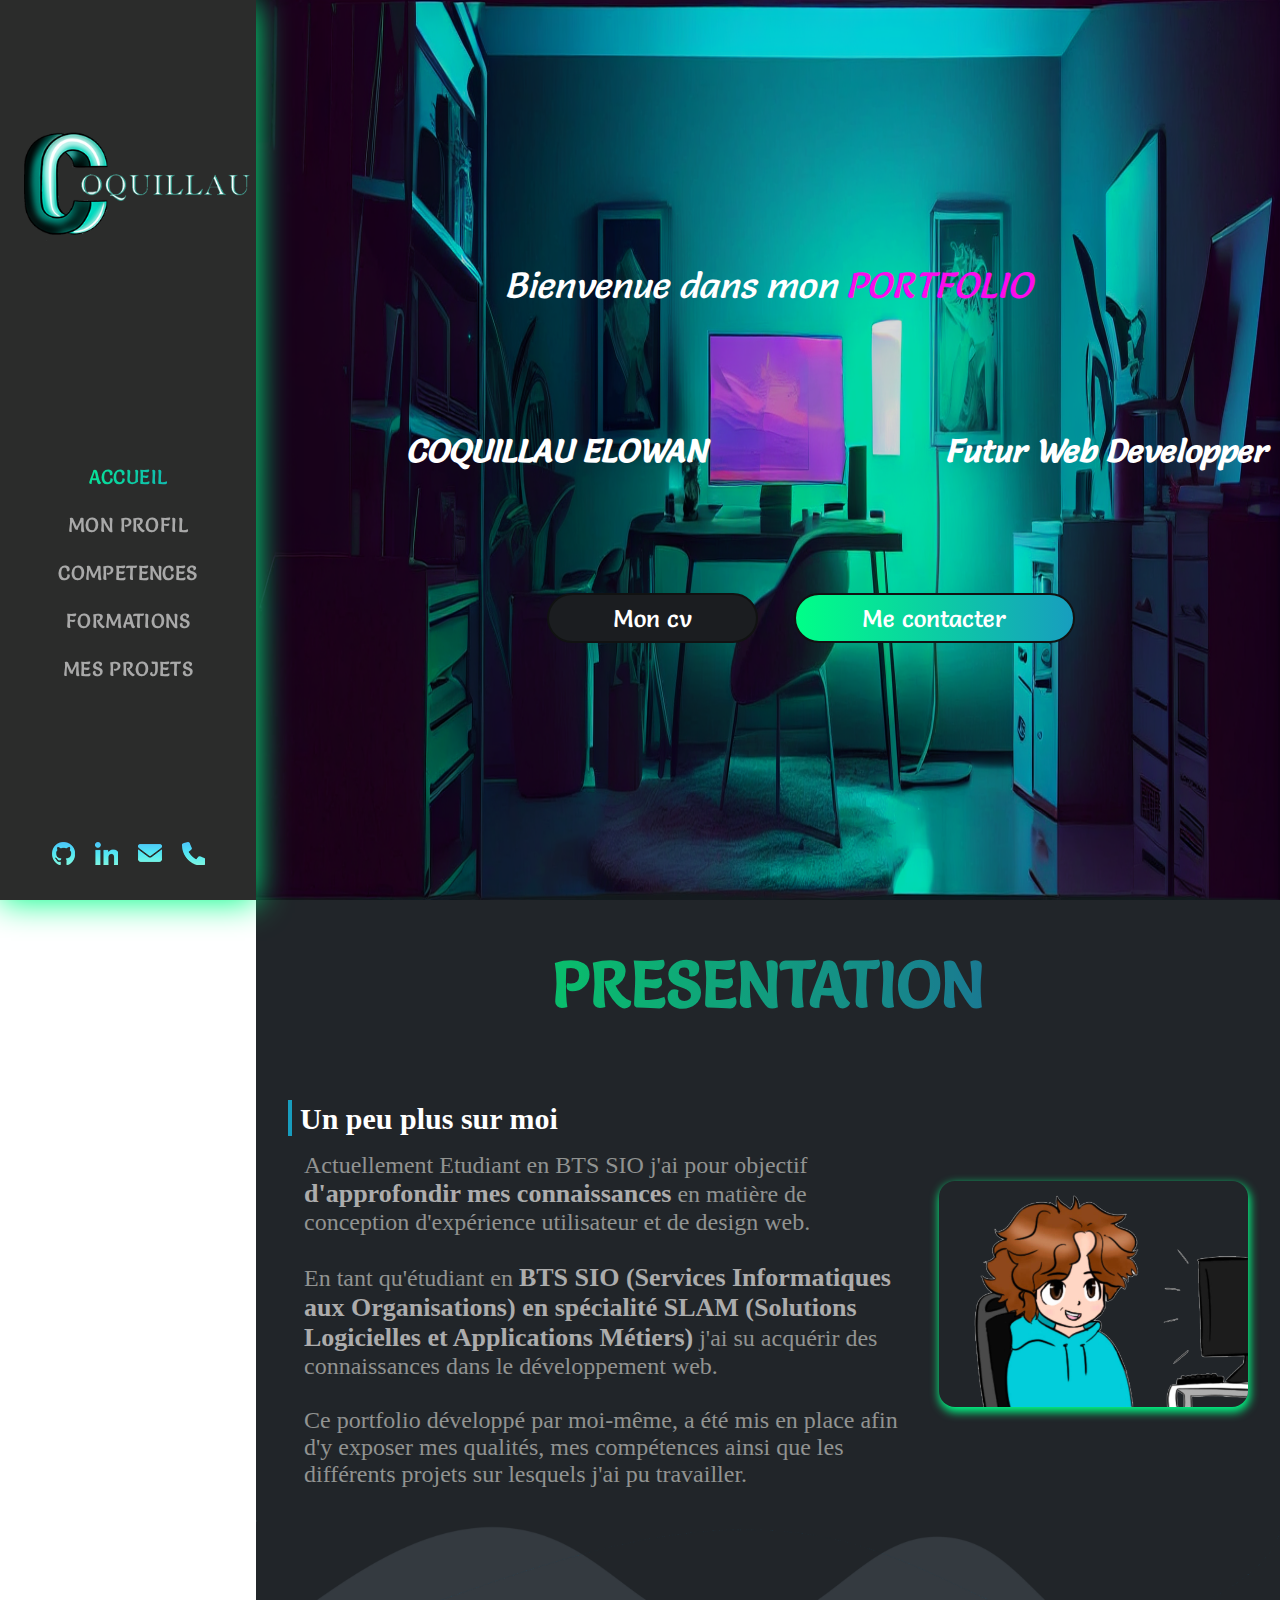
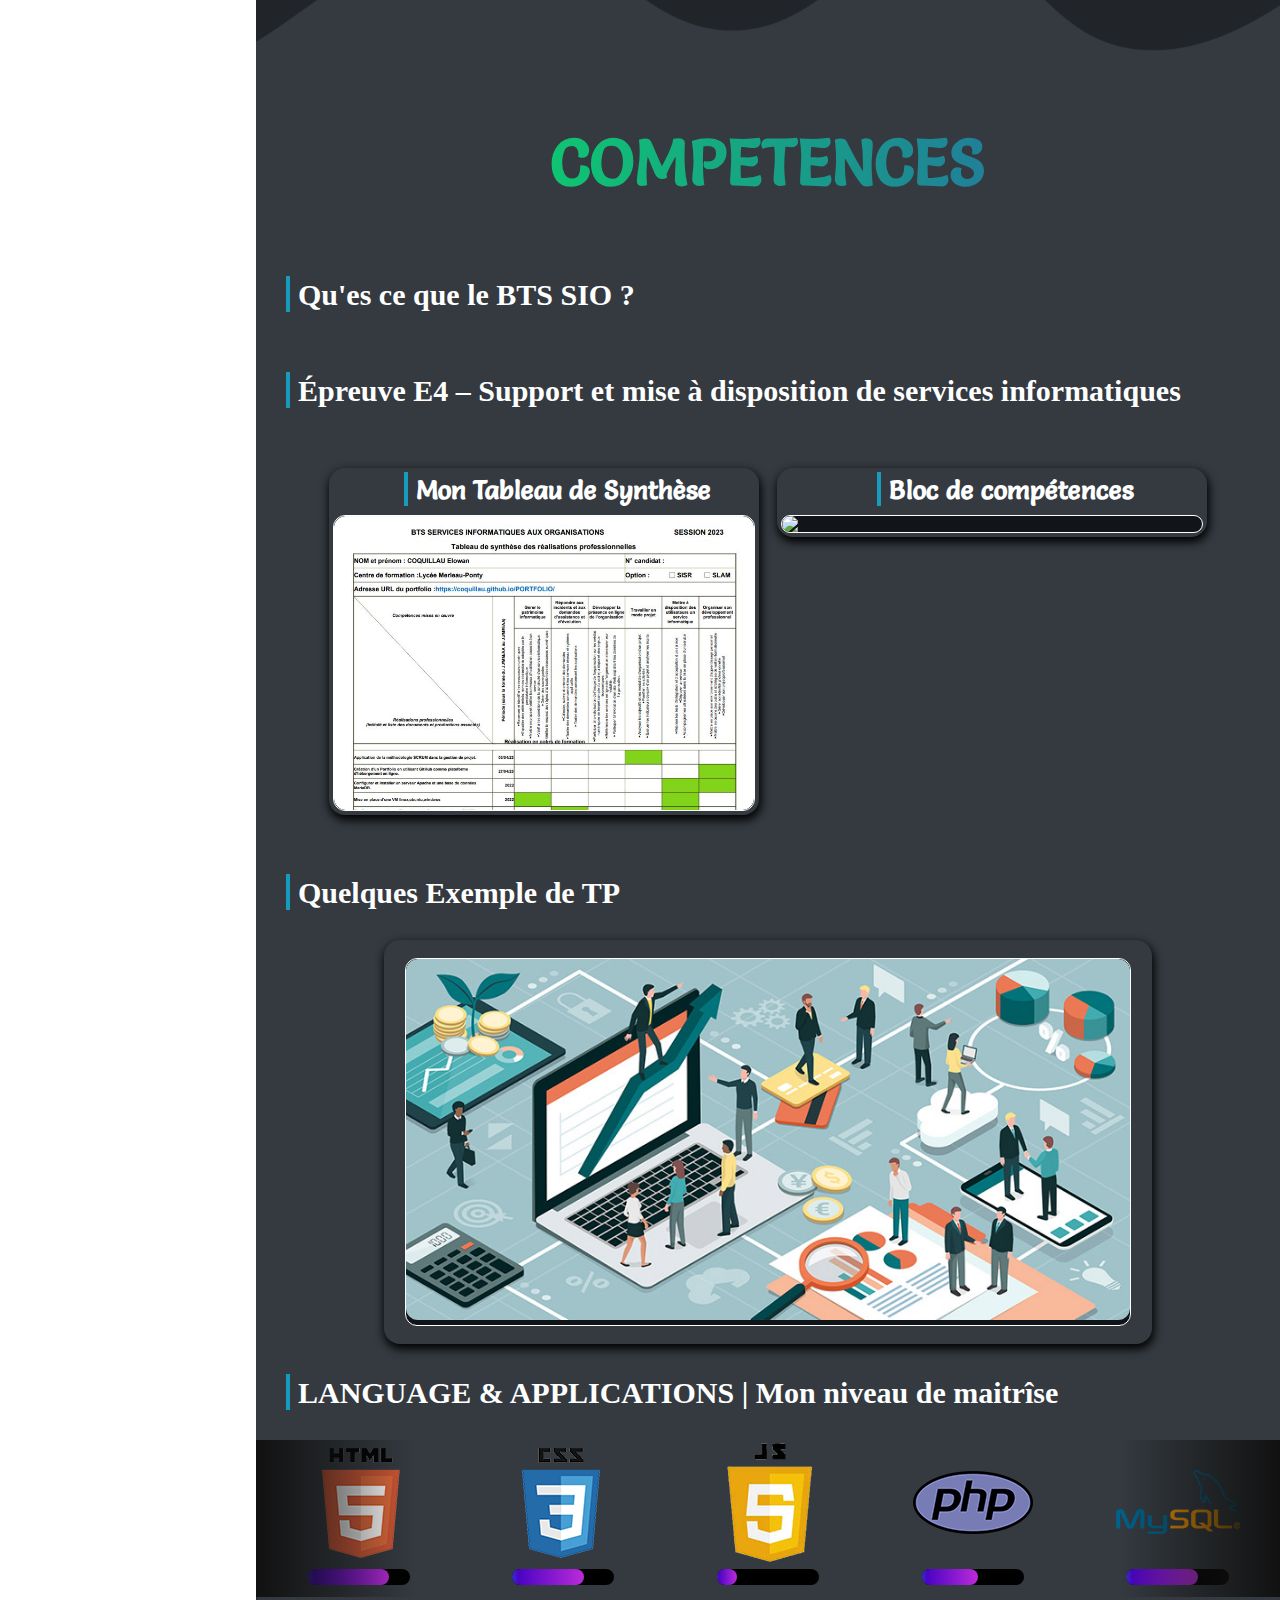
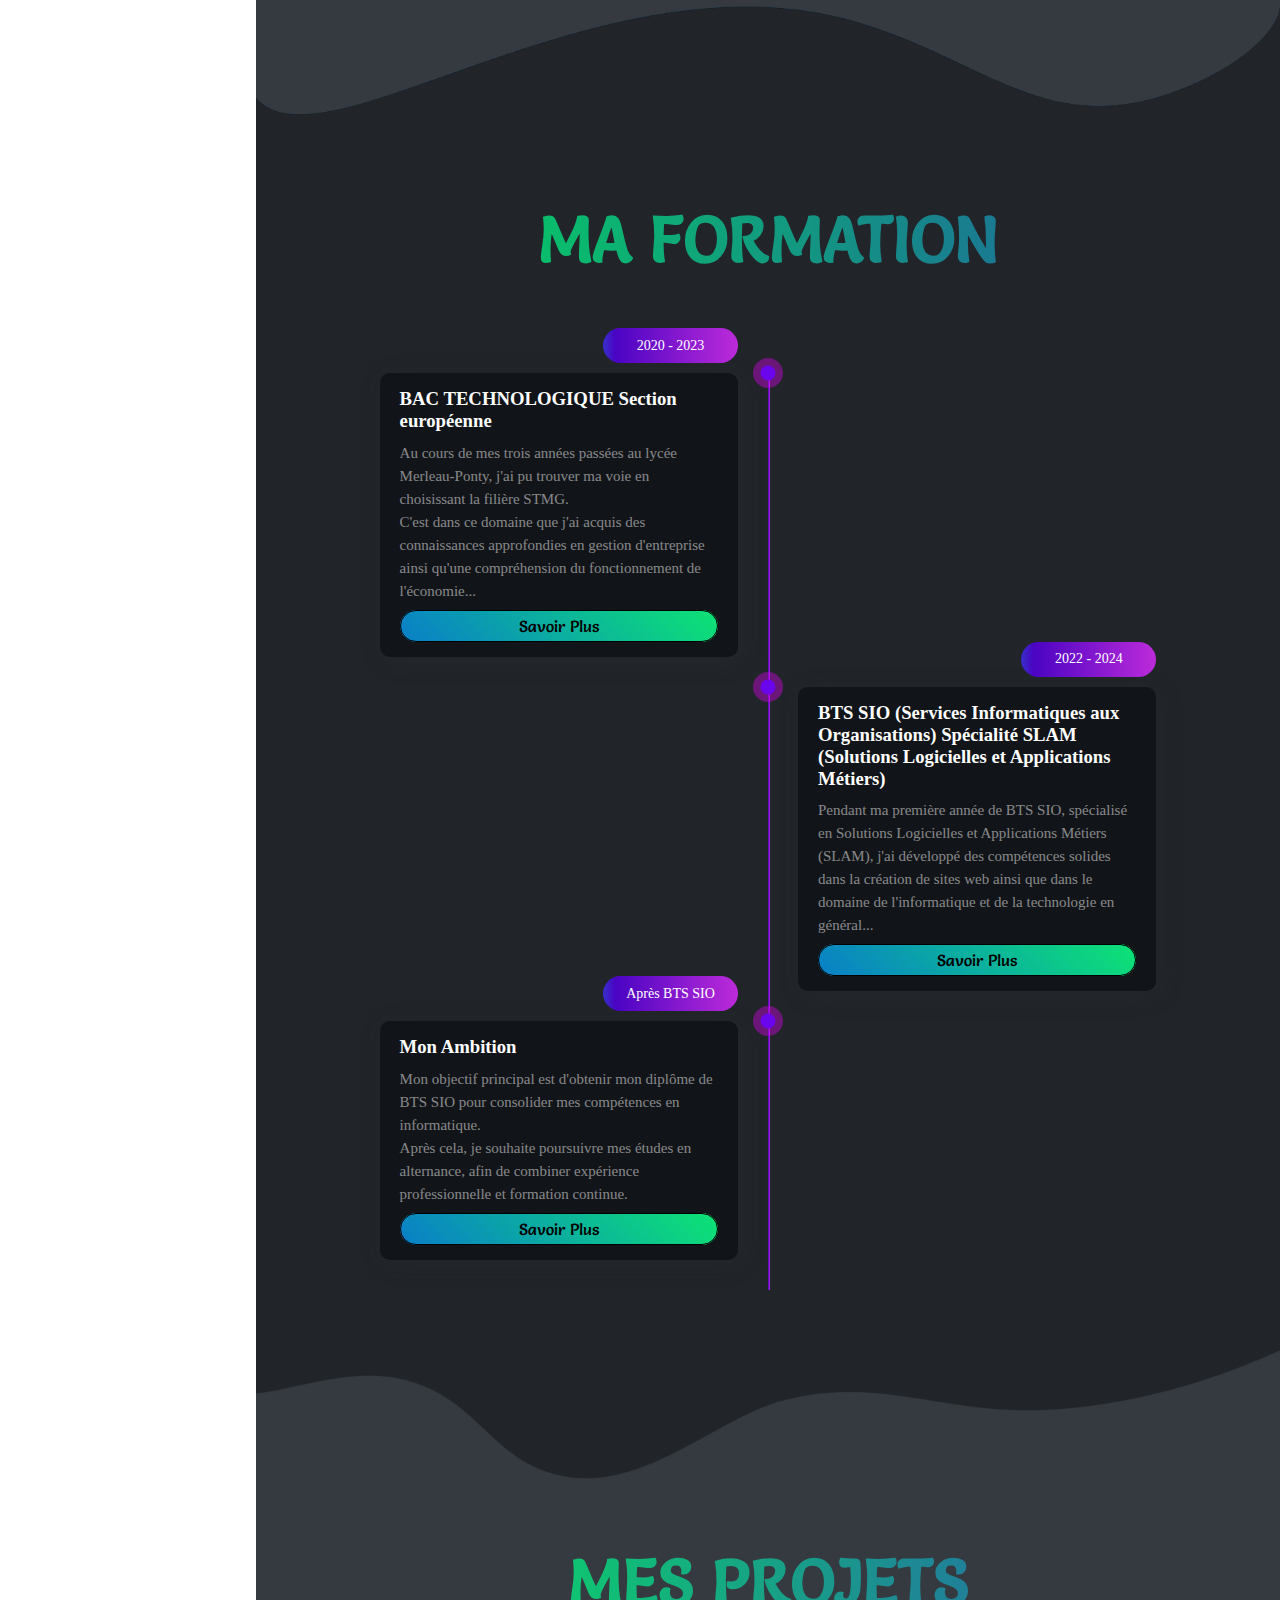
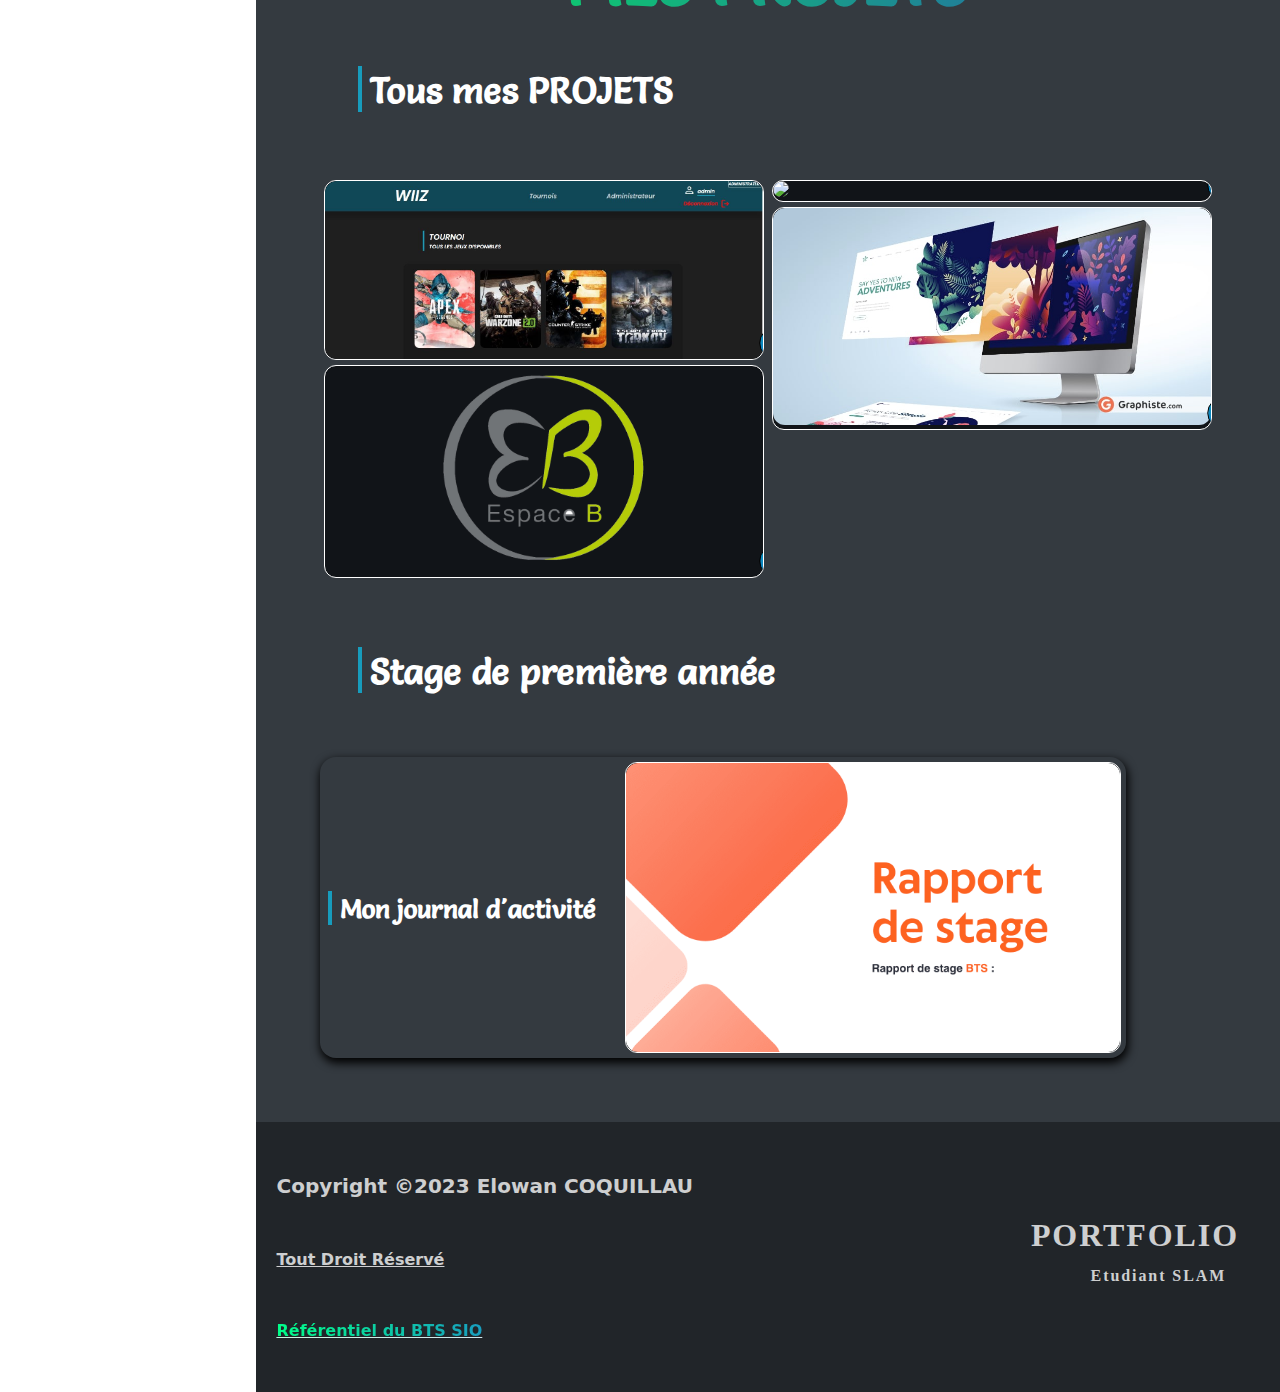
==== commit 6ec3e456: "commit 19/06" ====
--- a/index.html
+++ b/index.html
@@ -5,6 +5,8 @@
     <meta http-equiv="X-UA-Compatible" content="IE=edge">
     <meta name="viewport" content="width=device-width, initial-scale=1.0">
     <link href="https://fonts.googleapis.com/css2?family=Salsa&display=swap" rel="stylesheet"> 
+    <link rel="stylesheet" href="https://cdnjs.cloudflare.com/ajax/libs/OwlCarousel2/2.3.4/assets/owl.carousel.min.css">
+    <link rel="stylesheet" href="https://cdnjs.cloudflare.com/ajax/libs/OwlCarousel2/2.3.4/assets/owl.theme.default.min.css">
     <link rel="stylesheet" href="css/index.css">
     <link rel="shortcut icon" href="images/logo/logo_title.png">
     <title>COQUILLAU Elowan</title>
@@ -24,7 +26,6 @@
                         <li><a href="#" id="competences-link" class="bloc_menu_texte">COMPETENCES</a></li>
                         <li><a href="#" id="formation-link" class="bloc_menu_texte">FORMATIONS</a></li>
                         <li><a href="#" id="projet-link" class="bloc_menu_texte">MES PROJETS</a></li>
-                        <li><a href="#" class="bloc_menu_texte">STAGES</a></li>
                     </ul>
                 </nav>
 
@@ -100,12 +101,65 @@
                     </div>
                     <div class="contenu">
                         <div class="bts">
-                            <div class="titre"><h2 class="texte">Connaissance du BTS SIO</h2></div>
+                            <div class="titre"><h2 class="texte">Qu'es ce que le BTS SIO ?</h2></div>
+
+                            <div class="titre"><h2 class="texte">Épreuve E4 – Support et mise à disposition de services informatiques</h2></div>
+
+                            <div class="tableau">
+
+                                <div class="journal">
+                                    <div class="sous-titre">
+                                        <h2>Mon Tableau de Synthèse</h2>
+                                    </div>
+                                    <a href="images/6- Annexe 6-1 - Tableau de synthèse - Epreuve E4 - BTS SIO 2023.pdf">
+                                        <div class="cadre">
+                                            <img src="images/projet_pro/tableaux_synthèse.JPG">
+                                            <div class="description">
+                                                <h2>Tableau de Synthèse</h2>
+                                            </div> 
+                                        </div>
+                                    </a>
+                                </div>
+
+                                <div class="journal">
+                                    <div class="sous-titre">
+                                        <h2>Bloc de compétences</h2>
+                                    </div>
+                                    <a href="images/Bloc_suivi_competences.pdf">
+                                        <div class="cadre">
+                                            <img src="images/bloc_competence.jpg">
+                                            <div class="description">
+                                                <h2>Bloc 1 du BTS SIO</h2>
+                                            </div> 
+                                        </div>
+                                    </a>
+                                </div>
+
+                            </div>
+
+                            <div class="titre"><h2 class="texte">Quelques Exemple de TP</h2></div>
+
+                            <div class="tableau_tp">
+                                <a class="modal-btn modal-trigger_tp">
+                                    <div class="cadre">
+                                        <div class="image">
+                                            <img src="images/projet_pro/tp.jpg">
+                                        </div>
+                                        <div class="description">
+                                            <h2>TP EN CLASSE </h2>
+                                        </div> 
+                                    </div>
+                                </a>
+                            </div>
+
+                            
+
                         </div>
                         <div class="language">
                             <div class="titre"><h2 class="texte">LANGUAGE & APPLICATIONS | Mon niveau de maitrîse </h2></div>
                             <div class="marquee">
                                 <ul class="marquee-content">
+                                    <a href="images/tuto_html.pdf">
                                     <li class="icone">
                                         <img src="images/competences/html.png" style="width: auto;">
                                         <div class="sous">
@@ -114,9 +168,39 @@
                                             </div>
                                         </div>
                                     </li>
+                                </a>
+
+                                <a href="images/CSS.pdf">
+                                    <li class="icone">
+                                        <img src="images/competences/css.png" style="width: auto;">
+                                        <div class="sous">
+                                            <div class="rectangle">
+                                                <div class="remplir" style="width: 70%;"></div>
+                                            </div>
+                                        </div>
+                                    </li>
+                                </a>
+
+                                    <li class="icone">
+                                        <img src="images/competences/javascript.png" style="width: auto;">
+                                        <div class="sous">
+                                            <div class="rectangle">
+                                                <div class="remplir" style="width: 20%;"></div>
+                                            </div>
+                                        </div>
+                                    </li>
     
                                     <li class="icone">
-                                        <img src="images/competences/css.png" style="width: auto;">
+                                        <img src="images/competences/php.png" style="width: auto;">
+                                        <div class="sous">
+                                            <div class="rectangle">
+                                                <div class="remplir" style="width: 55%;"></div>
+                                            </div>
+                                        </div>
+                                    </li>
+    
+                                    <li class="icone">
+                                        <img src="images/competences/mysql.png" style="width: auto;">
                                         <div class="sous">
                                             <div class="rectangle">
                                                 <div class="remplir" style="width: 70%;"></div>
@@ -125,7 +209,7 @@
                                     </li>
     
                                     <li class="icone">
-                                        <img src="images/competences/javascript.png" style="width: auto;">
+                                        <img src="images/competences/photoshop.png" style="width: auto;">
                                         <div class="sous">
                                             <div class="rectangle">
                                                 <div class="remplir" style="width: 20%;"></div>
@@ -134,55 +218,55 @@
                                     </li>
     
                                     <li class="icone">
-                                        <img src="images/competences/php.png" style="width: auto;">
-                                        <div class="sous">
-                                            <div class="rectangle">
-                                                <div class="remplir" style="width: 55%;"></div>
+                                        <img src="images/competences/figma.png" style="width: auto;">
+                                        <div class="sous">
+                                            <div class="rectangle">
+                                                <div class="remplir" style="width: 40%;"></div>
                                             </div>
                                         </div>
                                     </li>
     
                                     <li class="icone">
-                                        <img src="images/competences/mysql.png" style="width: auto;">
-                                        <div class="sous">
-                                            <div class="rectangle">
-                                                <div class="remplir" style="width: 70%;"></div>
+                                        <img src="images/competences/wordpress.png" style="width: auto;">
+                                        <div class="sous">
+                                            <div class="rectangle">
+                                                <div class="remplir" style="width: 40%;"></div>
+                                            </div>
+                                        </div>
+                                    </li>
+
+                                    <li class="icone">
+                                        <img src="images/competences/joomla.png" style="width: auto;">
+                                        <div class="sous">
+                                            <div class="rectangle">
+                                                <div class="remplir" style="width: 50%;"></div>
                                             </div>
                                         </div>
                                     </li>
     
                                     <li class="icone">
-                                        <img src="images/competences/photoshop.png" style="width: auto;">
-                                        <div class="sous">
-                                            <div class="rectangle">
-                                                <div class="remplir" style="width: 20%;"></div>
-                                            </div>
-                                        </div>
-                                    </li>
-    
-                                    <li class="icone">
-                                        <img src="images/competences/figma.png" style="width: auto;">
+                                        <img src="images/competences/git.png" style="width: auto;">
+                                        <div class="sous">
+                                            <div class="rectangle">
+                                                <div class="remplir" style="width: 60%;"></div>
+                                            </div>
+                                        </div>
+                                    </li>
+
+                                    <li class="icone">
+                                        <img src="images/competences/wireshark.png" style="width: auto;">
+                                        <div class="sous">
+                                            <div class="rectangle">
+                                                <div class="remplir" style="width: 30%;"></div>
+                                            </div>
+                                        </div>
+                                    </li>
+
+                                    <li class="icone">
+                                        <img src="images/competences/python.png" style="width: auto;">
                                         <div class="sous">
                                             <div class="rectangle">
                                                 <div class="remplir" style="width: 40%;"></div>
-                                            </div>
-                                        </div>
-                                    </li>
-    
-                                    <li class="icone">
-                                        <img src="images/competences/wordpress.png" style="width: auto;">
-                                        <div class="sous">
-                                            <div class="rectangle">
-                                                <div class="remplir" style="width: 40%;"></div>
-                                            </div>
-                                        </div>
-                                    </li>
-    
-                                    <li class="icone">
-                                        <img src="images/competences/git.png" style="width: auto;">
-                                        <div class="sous">
-                                            <div class="rectangle">
-                                                <div class="remplir" style="width: 60%;"></div>
                                             </div>
                                         </div>
                                     </li>
@@ -276,10 +360,14 @@
                     </div>
 
                     <div class="contenu">
-                        <div class="menu">
+                        <!--<div class="menu">
                             <h2><a class="lien" href="#">TOUT MES PROJETS</a></h2>
                             <h2><a class="lien" href="#">MES PROJETS PROFESSIONEL</a></h2>
                             <h2><a class="lien" href="#">MES PROJETS PERSONNELS</a></h2>
+                        </div>-->
+                        
+                        <div class="titre">
+                            <h1>Tous mes PROJETS</h1>
                         </div>
                         <div class="tableau">
 
@@ -291,20 +379,20 @@
                                         <h2>Tous mes sites web</h2>
                                     </div> 
                                     <div class="bouton_savoir_plus">
-                                        <button class="modal-btn modal-trigger">Savoir Plus</button>
+                                        <button class="modal-btn modal-trigger_tournoi">Savoir Plus</button>
                                     </div> 
                                 </div>
 
                                 <div class="cadre">
-                                    <div class="image">
-                                        <img src="images/projet_pro/espace_b/APRES_page_evenement1.JPG">
+                                    <div class="image" style=" width: 50%;margin-left: 25%;">
+                                        <img src="images/projet_pro/espace_b/ESPACE_B-LOGO_ROND.png">
                                     </div>
                                     <div class="description">
                                         <h2>ESPACE B</h2>
                                         <p>Site client effectué en Stage</p>
                                     </div> 
                                     <div class="bouton_savoir_plus">
-                                        <button class="modal-btn modal-trigger">Savoir Plus</button>
+                                        <button class="modal-btn modal-trigger_espaceb">Savoir Plus</button>
                                     </div> 
                                 </div>
 
@@ -320,7 +408,7 @@
                                         <h2>Toutes mes maquettes </h2>
                                     </div> 
                                     <div class="bouton_savoir_plus">
-                                        <button class="modal-btn modal-trigger">Savoir Plus</button>
+                                        <button class="modal-btn modal-trigger_design">Savoir Plus</button>
                                     </div> 
                                 </div>
 
@@ -332,13 +420,35 @@
                                         <h2>Interface Web</h2>
                                     </div> 
                                     <div class="bouton_savoir_plus">
-                                        <button class="modal-btn modal-trigger">Savoir Plus</button>
+                                        <button class="modal-btn modal-trigger_interface">Savoir Plus</button>
                                     </div> 
                                 </div>
 
                             </div>
                     
                         </div>
+
+                        <div class="titre">
+                            <h1>Stage de première année</h1>
+                        </div>
+
+                        <div class="tableau">
+
+                            <div class="journal">
+                                <div class="sous-titre">
+                                    <h2>Mon journal d'activité</h2>
+                                </div>
+                                <a href="images/JOURNAL D'activité STAGE.pdf" style=" flex: 1";>
+                                    <div class="cadre">
+                                        <img src="images/rapport_de_stage.png">
+                                        <div class="description">
+                                            <h2>Journal D'activité</h2>
+                                        </div> 
+                                    </div>
+                                </a>
+                            </div>
+                        </div>
+                                
                     </div>    
                 </div>
                 <footer>
@@ -346,6 +456,7 @@
                         <div class="left">
                             <h4>Copyright ©2023 Elowan COQUILLAU</h4>
                             <p>Tout Droit Réservé</p>
+                            <p><a class="referentiel" href="https://pedagogie.ac-reunion.fr/fileadmin/ANNEXES-ACADEMIQUES/03-PEDAGOGIE/02-COLLEGE/langues-vivantes/anglais/images_Nawaz/BTS_SIO/REFERENTIEL_BTS_SIO-_RENOVATION_SESSION_2022-SIGNETS.pdf">Référentiel du BTS SIO</a></p>
                         </div>
                         <div class="right">
                             <h4>PORTFOLIO</h4>
@@ -359,25 +470,260 @@
 
         <!----------------- LES OVERLAYS ------------------------->
 
-        <div class="modal-container">
+        <!----------------- TOURNOI ------------------------->
+
+        <div class="modal-container_tournoi">
 
             <div class="overlay modal-trigger"></div>
            
             <div class="modal">
-              <button class="close-modal modal-trigger">X</button>
-              <h1>Voici du Contenu</h1>
-              <p>Lorem ipsum dolor sit amet consectetur adipisicing elit. Ut nam exercitationem nihil veritatis sapiente quia.</p>
+                <button class="close-modal modal-trigger_tournoi">x</button>
+                <div class="top">
+                    <div class="left">
+                        <h1>Projet Site de Tournoi</h1>
+
+                        <div id="owl-demo" class="owl-carousel owl-theme">
+                            <div class="item">
+                                <img src="images/projet_pro/tournoi/affichage_jeuxJPG.JPG">
+                            </div>
+                            <div class="item">
+                                <img src="images/projet_pro/tournoi/affichage_tournoi.JPG">
+                            </div>
+                            <div class="item">
+                                <img src="images/projet_pro/tournoi/affichage_tournoi_individuel.JPG">
+                            </div>
+                            <div class="item">
+                                <img src="images/projet_pro/tournoi/bracket.JPG">
+                            </div>
+                            <div class="item">
+                                <img src="images/projet_pro/tournoi/Formulaire.JPG">
+                            </div>
+                            <div class="item">
+                                <img src="images/projet_pro/tournoi/Menu_tournoi.JPG">
+                            </div>
+                        </div>
+                    </div>
+                    <div class="right">
+                        <h1>Information </h1>
+                            <p>
+                                <ul>
+                                    <li>
+                                        Site de Tournoi créer lors d'un projet de groupe en classe.
+                                    </li>
+                                </ul>
+                            </p>
+                        <h2>Outil utilisé</h2>
+                            <ul>
+                                <li><span class="gras">Language : </span>HTML5, CSS, PHP, MySQL</li>
+                            </ul>
+                    </div>
+                </div>
             </div>
       
         </div>
 
+        <!----------------- ESPACE B SITE CLIENT ------------------------->
+
+        <div class="modal-container_espaceb">
+
+            <div class="overlay modal-trigger"></div>
+           
+            <div class="modal">
+                <button class="close-modal modal-trigger_espaceb">x</button>
+                <div class="top">
+                    <div class="left">
+                        <h1>Site client ESPACE B</h1>
+
+                        <div id="owl-demo2" class="owl-carousel owl-theme">
+                            <div class="item">
+                                <img src="images/projet_pro/espace_b/AVANT_page_evenement.JPG">
+                            </div>
+                            <div class="item">
+                                <img src="images/projet_pro/espace_b/APRES_page_evenement1.JPG">
+                            </div>
+                            <div class="item">
+                                <img src="images/projet_pro/espace_b/APRES_page_evenement2.JPG">
+                            </div>
+                            <div class="item">
+                                <img src="images/projet_pro/espace_b/APRES_page_evenement3.JPG">
+                            </div>
+                            <div class="item">
+                                <img src="images/projet_pro/espace_b/contenu_coworker.JPG">
+                            </div>
+                        </div>
+                    </div>
+                    <div class="right">
+                        <h1>Information </h1>
+                            <p>
+                                <ul>
+                                    <li>C'est une refonte d'un site web créer en Joomla 4
+                                        en Stage. l'objectif était de renouveler la version
+                                        de Joomla ainsi faire quelque refonte en passant.
+                                    </li>
+                                </ul> 
+                            </p>
+                        <h2>Outil utilisé</h2>
+                            <ul>
+                                <li><span class="gras">Language : </span>HTML5, CSS</li>
+                                <li><span class="gras">CMS : </span>Joomla</li>
+                                <li><span class="gras">Lien : </span><a  class="lien" href="https://www.coworking-barbezieux.fr/">https://www.coworking-barbezieux.fr/</a></li>
+                            </ul>
+                    </div>
+                </div>
+            </div>
+      
+        </div>
+
+                        <!----------------- DESIGN ------------------------->
+
+                        <div class="modal-container_design">
+
+                            <div class="overlay modal-trigger"></div>
+                           
+                            <div class="modal">
+                                <button class="close-modal modal-trigger_design">x</button>
+                                <div class="top">
+                                    <div class="left">
+                                        <h1>Plusieurs de mes design</h1>
+                
+                                        <div id="owl-demo3" class="owl-carousel owl-theme">
+                                            <div class="item">
+                                                <img src="images/projet_pro/module_design/Slider_Avant.JPG">
+                                            </div>
+                                            <div class="item">
+                                                <img src="images/projet_pro/module_design/Slider_Après.JPG">
+                                            </div>
+                                            <div class="item">
+                                                <img src="images/projet_pro/module_design/design_tarif.JPG">
+                                            </div>
+                                            <div class="item">
+                                                <img src="images/projet_pro/module_design/header_coworker.JPG">
+                                            </div>
+                                            <div class="item">
+                                                <img src="images/projet_pro/module_design/menu_ajout_calcul.JPG">
+                                            </div>
+                                        </div>
+                                    </div>
+                                    <div class="right">
+                                        <h1>Information </h1>
+                                            <p>
+                                                <ul>
+                                                    <li>
+                                                        Voici plusieur de mes maquettes design créer pour mon Interface Web & pour le site client Espace B lors de mon Stage.
+                                                    </li>
+                                                </ul>
+                                            </p>
+                                        <h2>Outil utilisé</h2>
+                                            <ul>
+                                                <li><span class="gras">Language : </span>HTML5, CSS, JS</li>
+                                            </ul>
+                                    </div>
+                                </div>
+                            </div>
+                      
+                        </div>
+
+                        <!----------------- INTERFACE WEB ------------------------->
+
+                        <div class="modal-container_interface">
+
+                            <div class="overlay modal-trigger"></div>
+                           
+                            <div class="modal">
+                                <button class="close-modal modal-trigger_interface">x</button>
+                                <div class="top">
+                                    <div class="left">
+                                        <h1>Interface Web</h1>
+                
+                                        <div id="owl-demo4" class="owl-carousel owl-theme">
+                                            <div class="item">
+                                                <img src="images/projet_pro/interface_web/form_search.JPG">
+                                            </div>
+                                            <div class="item">
+                                                <img src="images/projet_pro/interface_web/technicien.JPG">
+                                            </div>
+                                            <div class="item">
+                                                <img src="images/projet_pro/interface_web/user.JPG">
+                                            </div>
+                                            <div class="item">
+                                                <img src="images/projet_pro/interface_web/Tableau liste inter.JPG">
+                                            </div>
+                                            <div class="item">
+                                                <img src="images/projet_pro/interface_web/tableau liste inter 2.JPG">
+                                            </div>
+                                        </div>
+                                    </div>
+                                    <div class="right">
+                                        <h1>Information </h1>
+                                            <p>
+                                                <ul>
+                                                    <li>
+                                                        J'ai développé une Interface Web en tant que stagiaire dans mon entreprise dans le but de remplacer un tableau Excel par un site Web plus performant et efficace. Cette interface a été conçue en utilisant PHP principalement.                                                    </li>
+                                                </ul>
+                                            </p>
+                                        <h2>Outil utilisé</h2>
+                                            <ul>
+                                                <li><span class="gras">Language : </span>HTML5, CSS, PHP, JS</li>
+                                            </ul>
+                                    </div>
+                                </div>
+                            </div>
+                      
+                        </div>
+
+                        <!----------------- LES TP ------------------------->
+
+                        <div class="modal-container_tp">
+
+                            <div class="overlay modal-trigger"></div>
+                           
+                            <div class="modal">
+                                <button class="close-modal modal-trigger_tp">x</button>
+                                <div class="top">
+                                    <div class="left">
+                                        <h1><li>- Ping d'une machine</li><li>- Changement d'IP</li></h1>
+                
+                                        <div id="owl-demo5" class="owl-carousel owl-theme">
+                                            <div class="item">
+                                                <img src="images/projet_pro/ping.JPG">
+                                            </div>
+                                            <div class="item">
+                                                <img src="images/projet_pro/ip_fixe.JPG">
+                                            </div>
+                                        </div>
+                                    </div>
+                                    <div class="right">
+                                        <h1>Information </h1>
+                                            <p>
+                                                <ul>
+                                                    <li>Les tests de ping sont couramment utilisés pour vérifier la connectivité réseau, diagnostiquer les problèmes de connectivité et évaluer les performances du réseau. Ils permettent de déterminer si un hôte distant est atteignable et de mesurer le temps de réponse du réseau.</li>
+                                                    <li>Une adresse IP statique facilite l'accessibilité et l'identification d'un appareil sur le réseau.</li>
+                                                </ul>
+                                            </p>
+                                        <h2>Outil utilisé</h2>
+                                            <ul>
+                                                <li><span class="gras">VM : </span>Linux</li>
+                                            </ul>
+                                    </div>
+                                </div>
+                            </div>
+                      
+                        </div>                        
+
         <!----------------- LES SCRIPTS ------------------------->
-
+          <script src="https://code.jquery.com/jquery-3.6.0.min.js"></script>
+          <script src="https://cdnjs.cloudflare.com/ajax/libs/OwlCarousel2/2.3.4/owl.carousel.min.js"></script>
           <script src="js/nav.js"></script>
           <script src="js/zoom_titre.js"></script>
           <script src="js/savoir_plus.js"></script>
           <script src="js/slider.js"></script>
-          <script src="js/overlay.js"></script>
+          <script src="js/overlay_tournoi.js"></script>
+          <script src="js/overlay_espaceb.js"></script>
+          <script src="js/overlay_design.js"></script>
+          <script src="js/overlay_interface.js"></script>
+          <script src="js/overlay_tp.js"></script>
+          <script src="js/slider_overlay.js"></script>
+
 
 
     </body>
--- a/css/index.css
+++ b/css/index.css
@@ -395,6 +395,118 @@
   font-size: 30px;
 }
 
+.competences .contenu .tableau {
+  display: flex;
+  padding: 2% 64px;
+  align-items: stretch;
+}
+
+.competences .contenu .tableau_tp {
+  display: flex;
+  width: 75%;
+  margin-left: 12.5%;
+  align-items: stretch;
+  box-shadow: 1px 4px 10px 1px black;
+  border-radius: 16px;
+}
+.competences .contenu .tableau .right,
+.competences .contenu .tableau .left{
+ flex: 1;
+ border-radius: 16px;
+}
+
+.competences .contenu .journal{
+  width: 50%;
+  box-shadow: 1px 4px 10px 1px black;
+  border-radius: 16px;
+  margin: 1%;
+  height: fit-content;
+}
+
+.competences .contenu .cadre {
+  display: flex;
+  flex-direction: column;
+  background-color: #111418;
+  border: 1px solid #fff;
+  border-radius: 12px;
+  flex: 1 1 45%;
+  margin: 1%;
+  position: relative;
+  overflow: hidden;
+}
+
+.competences .contenu .cadre img {
+  width: 100%;
+  border-radius: 12px;
+}
+
+.competences .contenu .cadre .description{
+  background-color: #343a40;
+  position: absolute;
+  top: 0;
+  left: 0;
+  color: #fff;
+  transition: all 300ms ease-out;
+  opacity: 0;
+  width: 100%;
+  display: flex;
+  justify-content: center;
+  height: 100%;
+  font-family: 'Salsa';
+  align-items: center;
+  font-size: 20px;
+  flex-direction: column;
+}
+
+.competences .contenu .cadre:hover .description {
+  opacity: 0.8;
+}
+.competences .contenu .cadre:hover .bouton_savoir_plus {
+  opacity: 1;
+}
+
+.competences .contenu .cadre:hover .description h2,
+.competences .contenu .cadre:hover .description p {
+  transform: translateY(0);
+  opacity: 1;
+}
+
+.competences .contenu .cadre .bouton_savoir_plus {
+  position: absolute;
+  bottom: 0;
+  right: 0;
+  background: linear-gradient(225deg, hsla(149, 89%, 47%, 1) 0%, hsla(203, 91%, 41%, 1) 100%);
+  border-radius: 32px;
+  height: 32px;
+  cursor: pointer;
+  width: 33%;
+  opacity: 1;
+  transform: translateX(100%);
+  transition: transform 300ms ease-out;
+}
+
+.competences .contenu .cadre:hover .bouton_savoir_plus {
+  transform: translateX(0);
+}
+
+.competences .sous-titre{
+  display: flex;
+  justify-content: center;
+  align-items: center;
+  padding: 1%;
+}
+.competences .sous-titre h2{
+  display: flex;
+  justify-content: center;
+  align-items: center;
+  text-align: center;
+  border-left: solid 4px rgb(23, 156, 189);
+  margin-left: 10%;
+  font-family: 'Salsa';
+  padding: 2px 16px 0px 8px;
+  color: #fff;
+  font-size: 26px;
+}
 /********* ANIMATION DU TABLEAU QUI DEFILE***********/
 :root {
   --marquee-width: 80vw;
@@ -704,7 +816,7 @@
   background-color: #343a40;
 }
 
-
+/*
 .projet .contenu .menu{
   display: flex;
   justify-content: space-around;
@@ -726,7 +838,35 @@
   background: linear-gradient(90deg, hsla(242, 61%, 49%, 1) 0%, hsla(262, 96%, 39%, 1) 9%, hsla(290, 70%, 51%, 1) 100%);
   -webkit-background-clip: text;
   -webkit-text-fill-color: transparent;
-}
+}*/
+
+.projet .titre h1{
+  border-left: solid 4px rgb(23, 156, 189);
+  margin-left: 10%;
+  font-family: 'Salsa';
+  padding: 2px 0px 0px 8px;
+  color: #fff;
+  font-size: 36px;
+}
+
+.projet .sous-titre{
+  display: flex;
+  justify-content: center;
+  align-items: center;
+  padding: 1%;
+}
+.projet .sous-titre h2{
+  display: flex;
+  justify-content: center;
+  align-items: center;
+  text-align: center;
+  border-left: solid 4px rgb(23, 156, 189);
+  font-family: 'Salsa';
+  padding: 2px 16px 0px 8px;
+  color: #fff;
+  font-size: 26px;
+}
+
 .projet .contenu .tableau {
   display: flex;
   padding: 64px;
@@ -736,6 +876,14 @@
 .projet .contenu .tableau .right,
 .projet .contenu .tableau .left{
  flex: 1;
+ border-radius: 16px;
+}
+
+.projet .contenu .tableau .journal{
+  display: flex;
+  width: 90%;
+  box-shadow: 1px 4px 10px 1px black;
+  border-radius: 16px;
 }
 
 .projet .contenu .tableau .cadre {
@@ -814,11 +962,11 @@
 
 footer .background{
   display: flex;
-  background-color: rgb(43, 44, 43);
+  background-color: #212529;
   height: 30vh;
   font-weight: 600;
   font-size: 20px;
-  color: #44dd7a;
+  color: #ffffffc9;
 }
 
 footer .background .left{
@@ -851,6 +999,18 @@
   font-size: medium;
   padding: 4%;
 }
+
+footer .referentiel {
+  background: linear-gradient(90deg, rgb(0, 255, 136) 0%, rgb(24, 158, 191));
+  -webkit-background-clip: text;
+  -webkit-text-fill-color: transparent;
+  color: #ffffff; /* Ajout de la couleur de base */
+  text-decoration: none; /* Suppression du soulignement initial */
+}
+
+footer .referentiel:hover {
+  text-decoration: underline;
+}
 /*-----------------CREATION DU POP UP-------------------*/
 
 ::before,
@@ -860,16 +1020,7 @@
   padding: 0;
 }
 
-.modal-btn {
-  padding: 10px 14px;
-  font-size: 18px;
-  margin: 100px auto;
-  display: block;
-  min-width: 150px;
-  cursor: pointer;
-}
-
-.modal-container {
+.modal-container_tournoi {
   /* display: none; */
   visibility: hidden;
   position: fixed;
@@ -878,12 +1029,131 @@
   height: 100vh;
   transition: visibility 0.4s;
 }
-.modal-container.active {
+.modal-container_tournoi.active {
   /* display: block; */
   visibility: visible;
   z-index: 1000;
 }
 
+.modal-container_tournoi.active .overlay {
+  opacity: 1;
+  transition: opacity 0.4s ease-out;
+}
+
+.modal-container_tournoi.active .modal {
+  opacity: 1;
+  transform: translate(-50%, -50%);
+  transition: opacity 0.4s 0.2s ease-out,
+  transform 0.4s 0.2s ease-out;
+}
+
+.modal-container_espaceb {
+  /* display: none; */
+  visibility: hidden;
+  position: fixed;
+  top: 0;
+  width: 100vw;
+  height: 100vh;
+  transition: visibility 0.4s;
+}
+.modal-container_espaceb.active {
+  /* display: block; */
+  visibility: visible;
+  z-index: 1000;
+}
+
+.modal-container_espaceb.active .overlay {
+  opacity: 1;
+  transition: opacity 0.4s ease-out;
+}
+
+.modal-container_espaceb.active .modal {
+  opacity: 1;
+  transform: translate(-50%, -50%);
+  transition: opacity 0.4s 0.2s ease-out,
+  transform 0.4s 0.2s ease-out;
+}
+
+.modal-container_design {
+  /* display: none; */
+  visibility: hidden;
+  position: fixed;
+  top: 0;
+  width: 100vw;
+  height: 100vh;
+  transition: visibility 0.4s;
+}
+.modal-container_design.active {
+  /* display: block; */
+  visibility: visible;
+  z-index: 1000;
+}
+
+.modal-container_design.active .overlay {
+  opacity: 1;
+  transition: opacity 0.4s ease-out;
+}
+
+.modal-container_design.active .modal {
+  opacity: 1;
+  transform: translate(-50%, -50%);
+  transition: opacity 0.4s 0.2s ease-out,
+  transform 0.4s 0.2s ease-out;
+}
+
+.modal-container_interface {
+  /* display: none; */
+  visibility: hidden;
+  position: fixed;
+  top: 0;
+  width: 100vw;
+  height: 100vh;
+  transition: visibility 0.4s;
+}
+.modal-container_interface.active {
+  /* display: block; */
+  visibility: visible;
+  z-index: 1000;
+}
+
+.modal-container_interface.active .overlay {
+  opacity: 1;
+  transition: opacity 0.4s ease-out;
+}
+
+.modal-container_interface.active .modal {
+  opacity: 1;
+  transform: translate(-50%, -50%);
+  transition: opacity 0.4s 0.2s ease-out,
+  transform 0.4s 0.2s ease-out;
+}
+
+.modal-container_tp {
+  /* display: none; */
+  visibility: hidden;
+  position: fixed;
+  top: 0;
+  width: 100vw;
+  height: 100vh;
+  transition: visibility 0.4s;
+}
+.modal-container_tp.active {
+  /* display: block; */
+  visibility: visible;
+  z-index: 1000;
+}
+
+.modal-container_tp.active .overlay {
+  opacity: 1;
+  transition: opacity 0.4s ease-out;
+}
+
+.modal-container_tp.active .modal {
+  opacity: 1;
+  transform: translate(-50%, -50%);
+  transition: opacity 0.4s 0.2s ease-out,
+  transform 0.4s 0.2s ease-out;
+}
 .overlay {
   opacity: 0;
   position: absolute;
@@ -893,10 +1163,6 @@
   transition: opacity 0.4s 0.2s ease-out;
   z-index: 1000;
 }
-.modal-container.active .overlay {
-  opacity: 1;
-  transition: opacity 0.4s ease-out;
-}
 
 .modal {
   z-index: 1002;
@@ -904,7 +1170,7 @@
   width: 95%;
   max-width: 900px;
   min-width: 300px;
-  padding: 30px;
+  padding: 16px;
   background: #fff;
   border-radius: 5px;
   position: absolute;
@@ -913,13 +1179,16 @@
   transform: translate(-50%, calc(-50% - 50px));
   transition: opacity 0.4s ease-out,
   transform 0.4s ease-out;
-}
-
-.modal-container.active .modal {
-  opacity: 1;
-  transform: translate(-50%, -50%);
-  transition: opacity 0.4s 0.2s ease-out,
-  transform 0.4s 0.2s ease-out;
+  background-color: rgb(43, 44, 43);
+  box-shadow: 1px 4px 10px 1px black;
+}
+
+.modal-btn {
+  padding: 10px 14px;
+  font-size: 18px;
+  display: block;
+  min-width: 150px;
+  cursor: pointer;
 }
 
 .close-modal {
@@ -934,14 +1203,92 @@
   background: #ff365e;
   color: #fff;
 }
-.modal h1 {
+
+.modal .top{
+  display: flex;
+}
+.modal .left {
+  display: flex;
+  flex-direction: column;
+  flex: 2;
+  align-items: center;
+  padding: 0% 16px;
+  overflow: hidden;
+}
+
+.modal .right{
+  display: flex;
+  flex-direction: column;
+  flex: 1;
+  padding: 2% 16px;
+}
+
+.modal .bottom{
+  display: flex;
+  flex-direction: column;
+  flex: 1;
+  padding: 2% 16px;
+}
+.modal .left h1 {
   margin-bottom: 10px;
-  font-family: Montserrat, sans-serif;
+  font-family: 'Salsa';
   font-weight: 500;
+  border-bottom: solid 2px rgb(23, 156, 189);
+  color: #fff;
+}
+
+.modal .right h1 {
+  border-left: solid 4px rgb(23, 156, 189);
+  margin-bottom: 10px;
+  font-family: 'Salsa';
+  padding: 2px 0px 0px 8px;
+  color: #fff;
+  font-size: 30px;
+}
+
+.modal .right h2 {
+  border-left: solid 4px rgb(23, 156, 189);
+  margin-bottom: 10px;
+  margin-top: 24px;
+  font-family: 'Salsa';
+  padding: 2px 0px 0px 8px;
+  color: #fff;
+  font-size: 20px;
+}
+
+.modal .right li {
+  border-bottom: 1px solid rgb(20, 20, 20);
+  padding: 2%;
+  color: #919391;
+  font-family: math;
+}
+
+.modal .right li .gras {
+  color: #fff;
+  font-size: 18px;
+}
+
+.modal img{
+  width: 100%;
+  border-radius: 16px;
+  max-height: 300px;
 }
 .modal p {
   line-height: 1.4;
   margin-bottom: 5px;
-}
-
-
+  padding: 2%;
+  font-family: system-ui;
+}
+
+.modal .right .lien{
+  color: rgb(0, 255, 136);
+}
+.modal .right .lien:hover{
+  text-decoration: underline;
+}
+
+
+.owl-carousel .owl-stage-outer {
+  overflow: visible;
+}
+
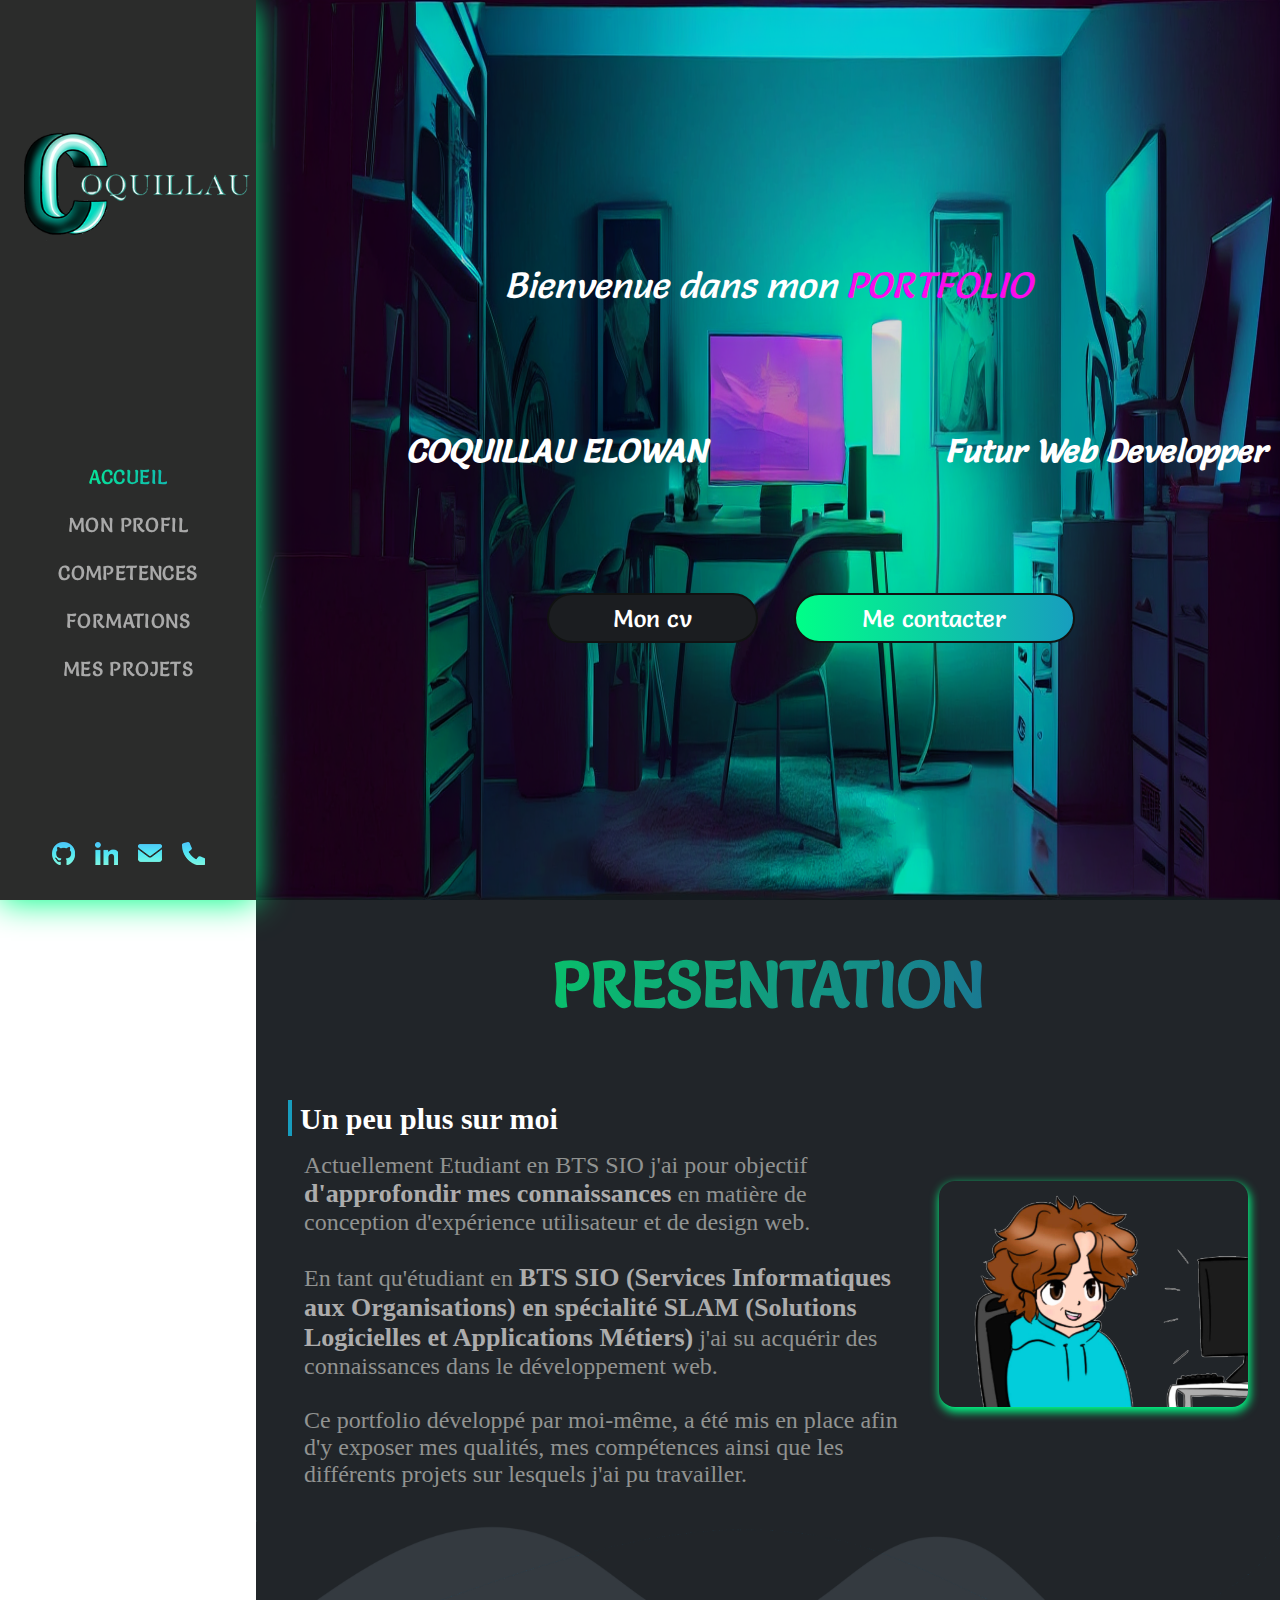
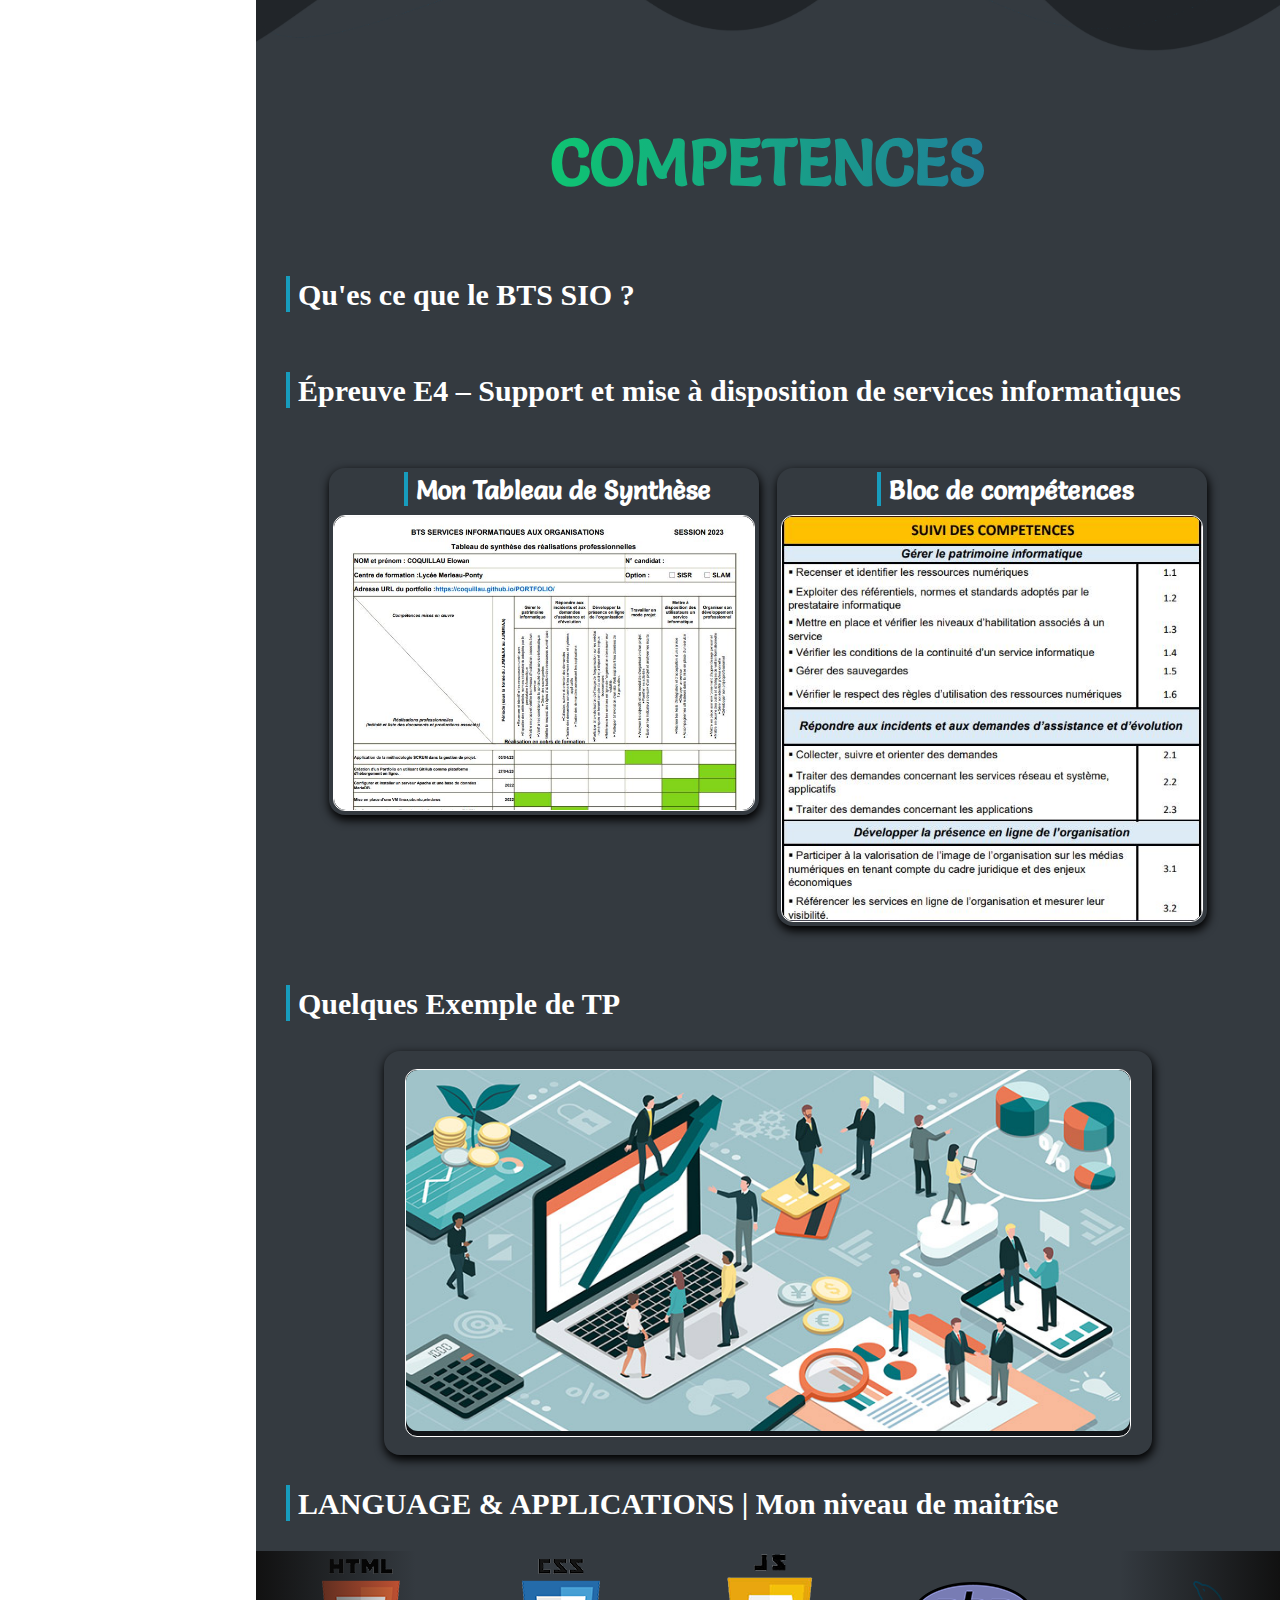
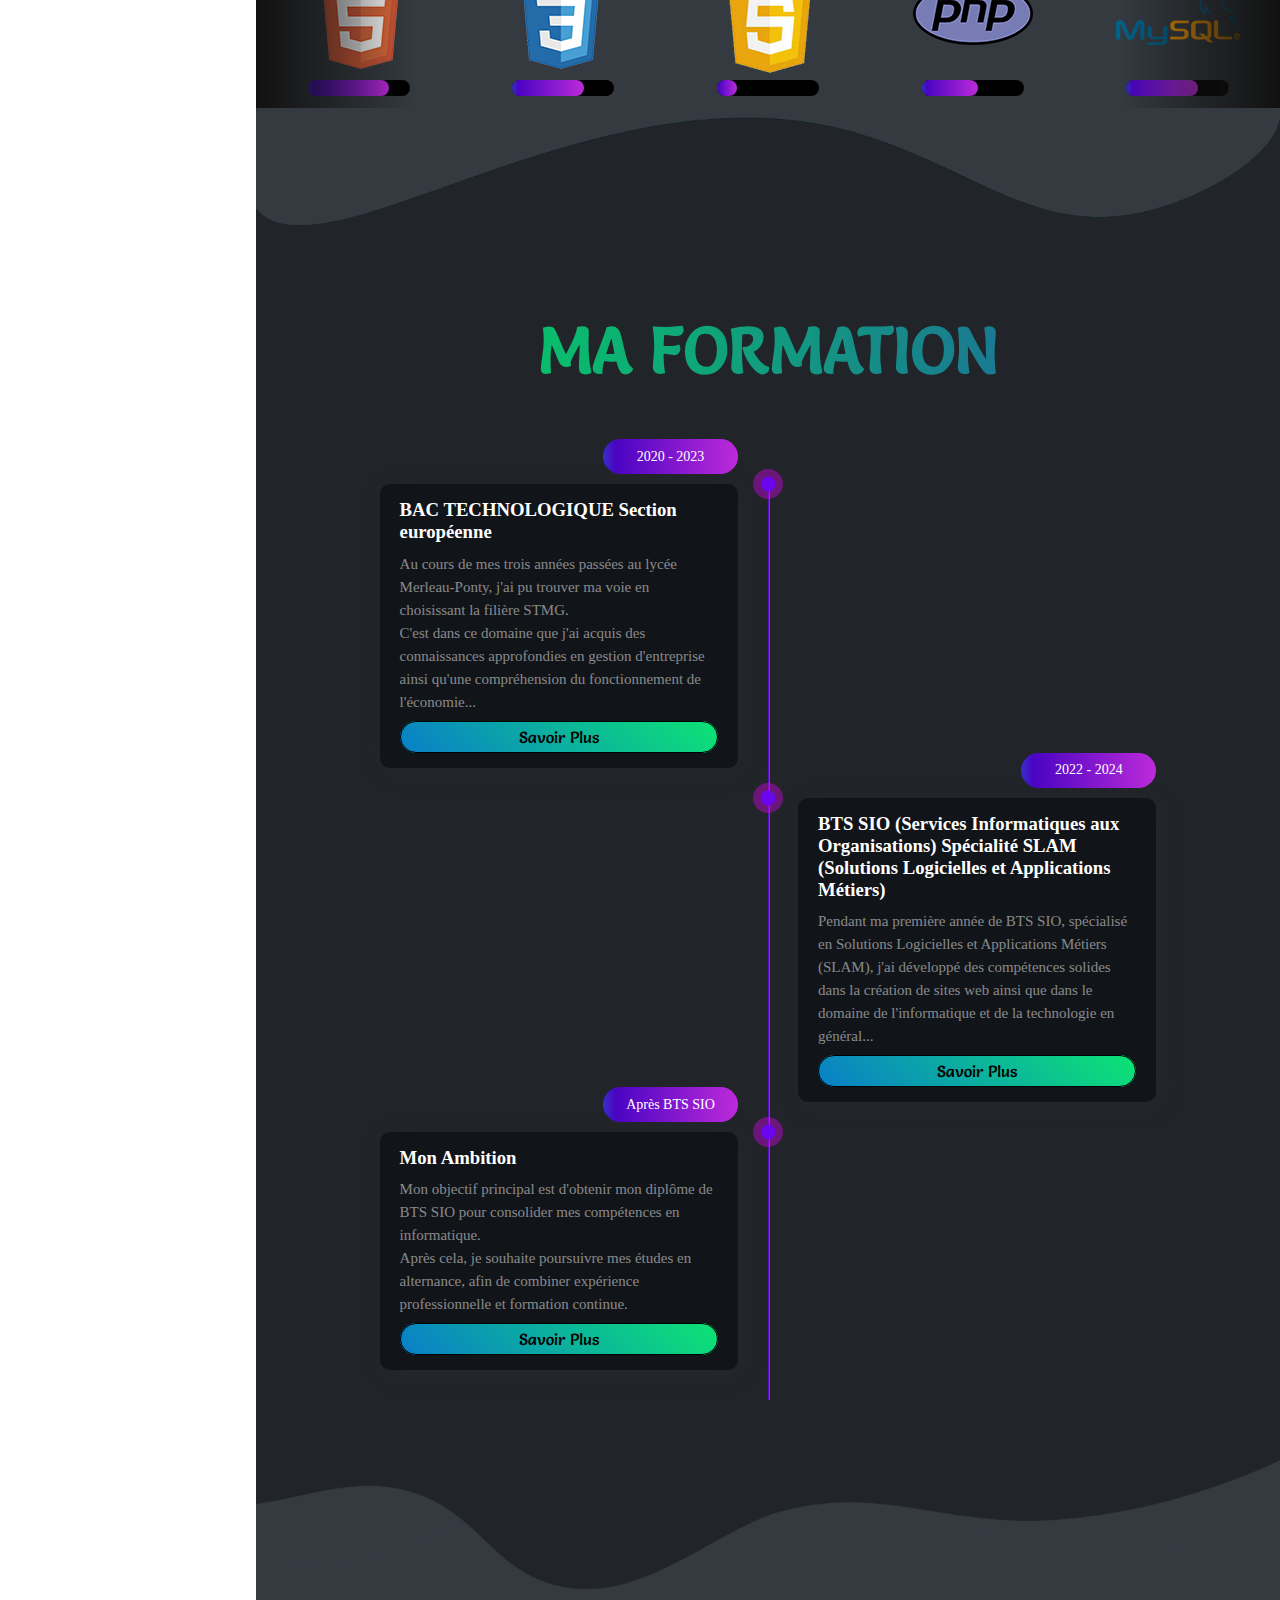
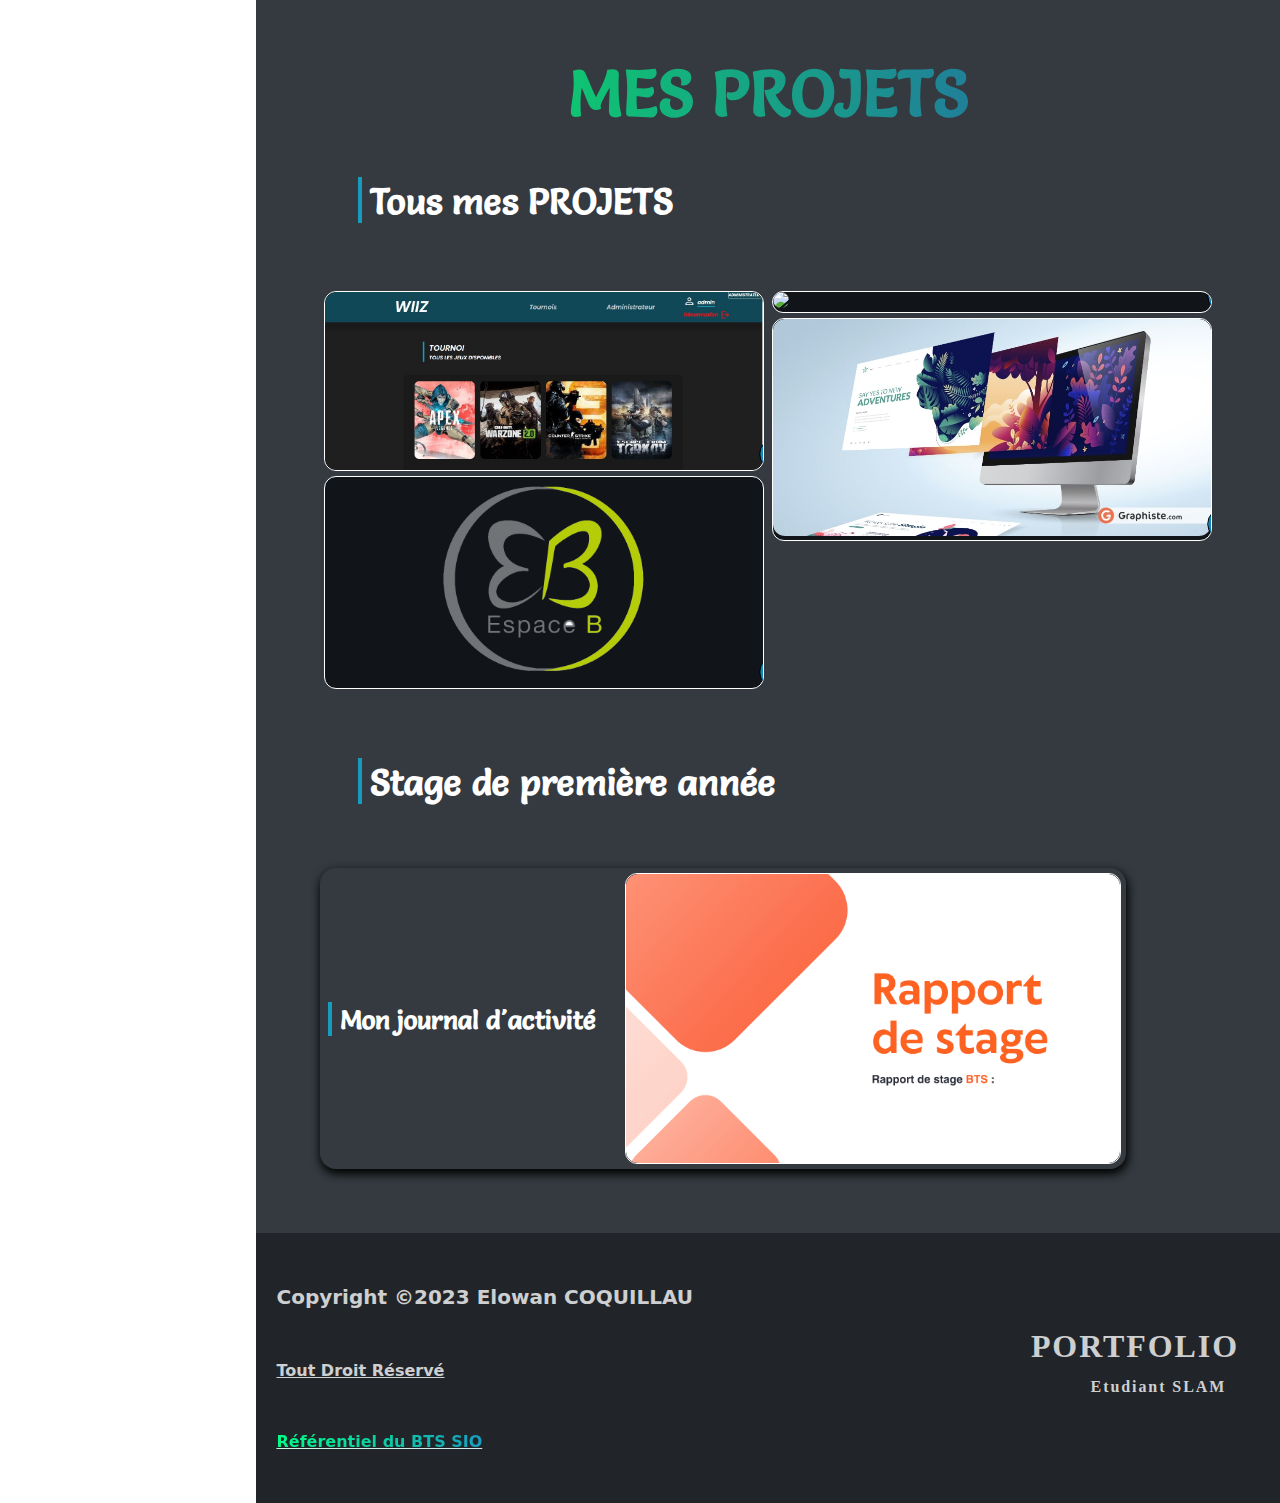
==== commit 068d4af6: "21/06" ====
--- a/index.html
+++ b/index.html
@@ -127,7 +127,7 @@
                                     </div>
                                     <a href="images/Bloc_suivi_competences.pdf">
                                         <div class="cadre">
-                                            <img src="images/bloc_competence.jpg">
+                                            <img src="images/projet_pro/bloc_competence.JPG">
                                             <div class="description">
                                                 <h2>Bloc 1 du BTS SIO</h2>
                                             </div> 
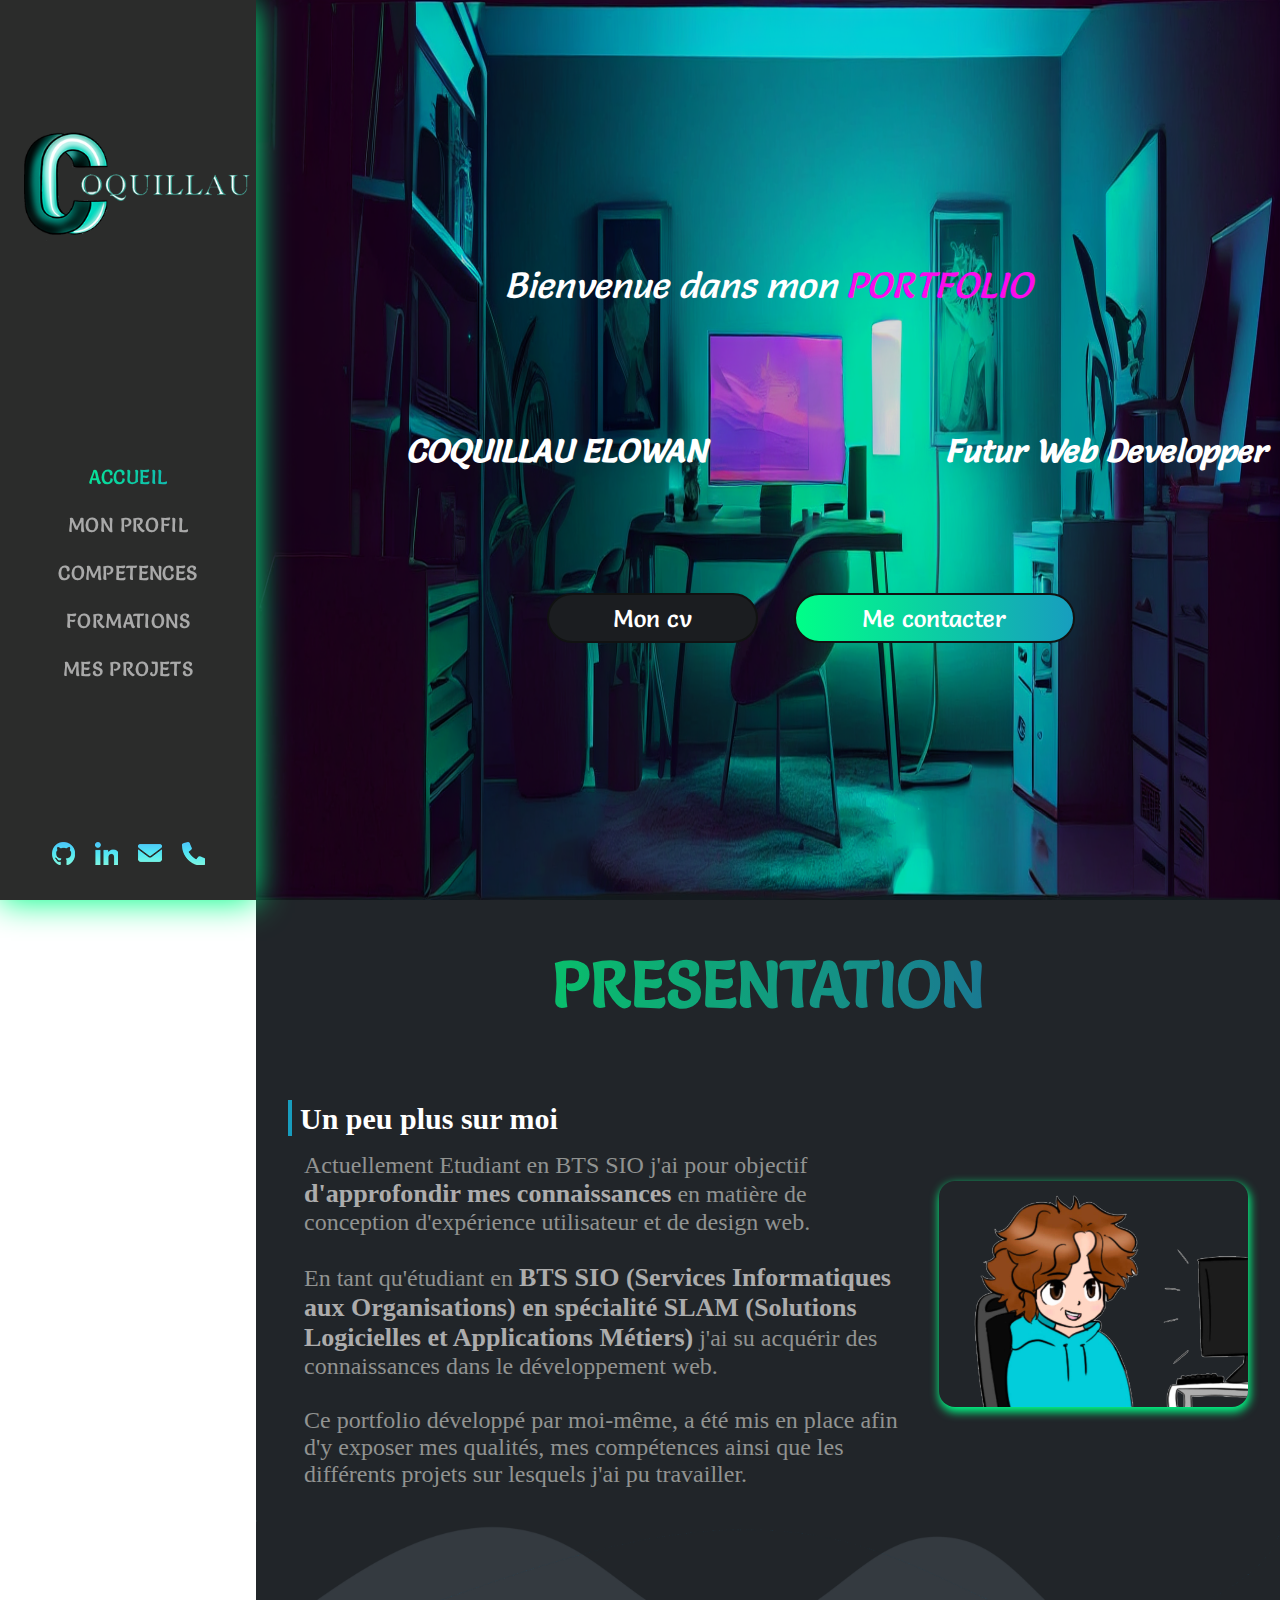
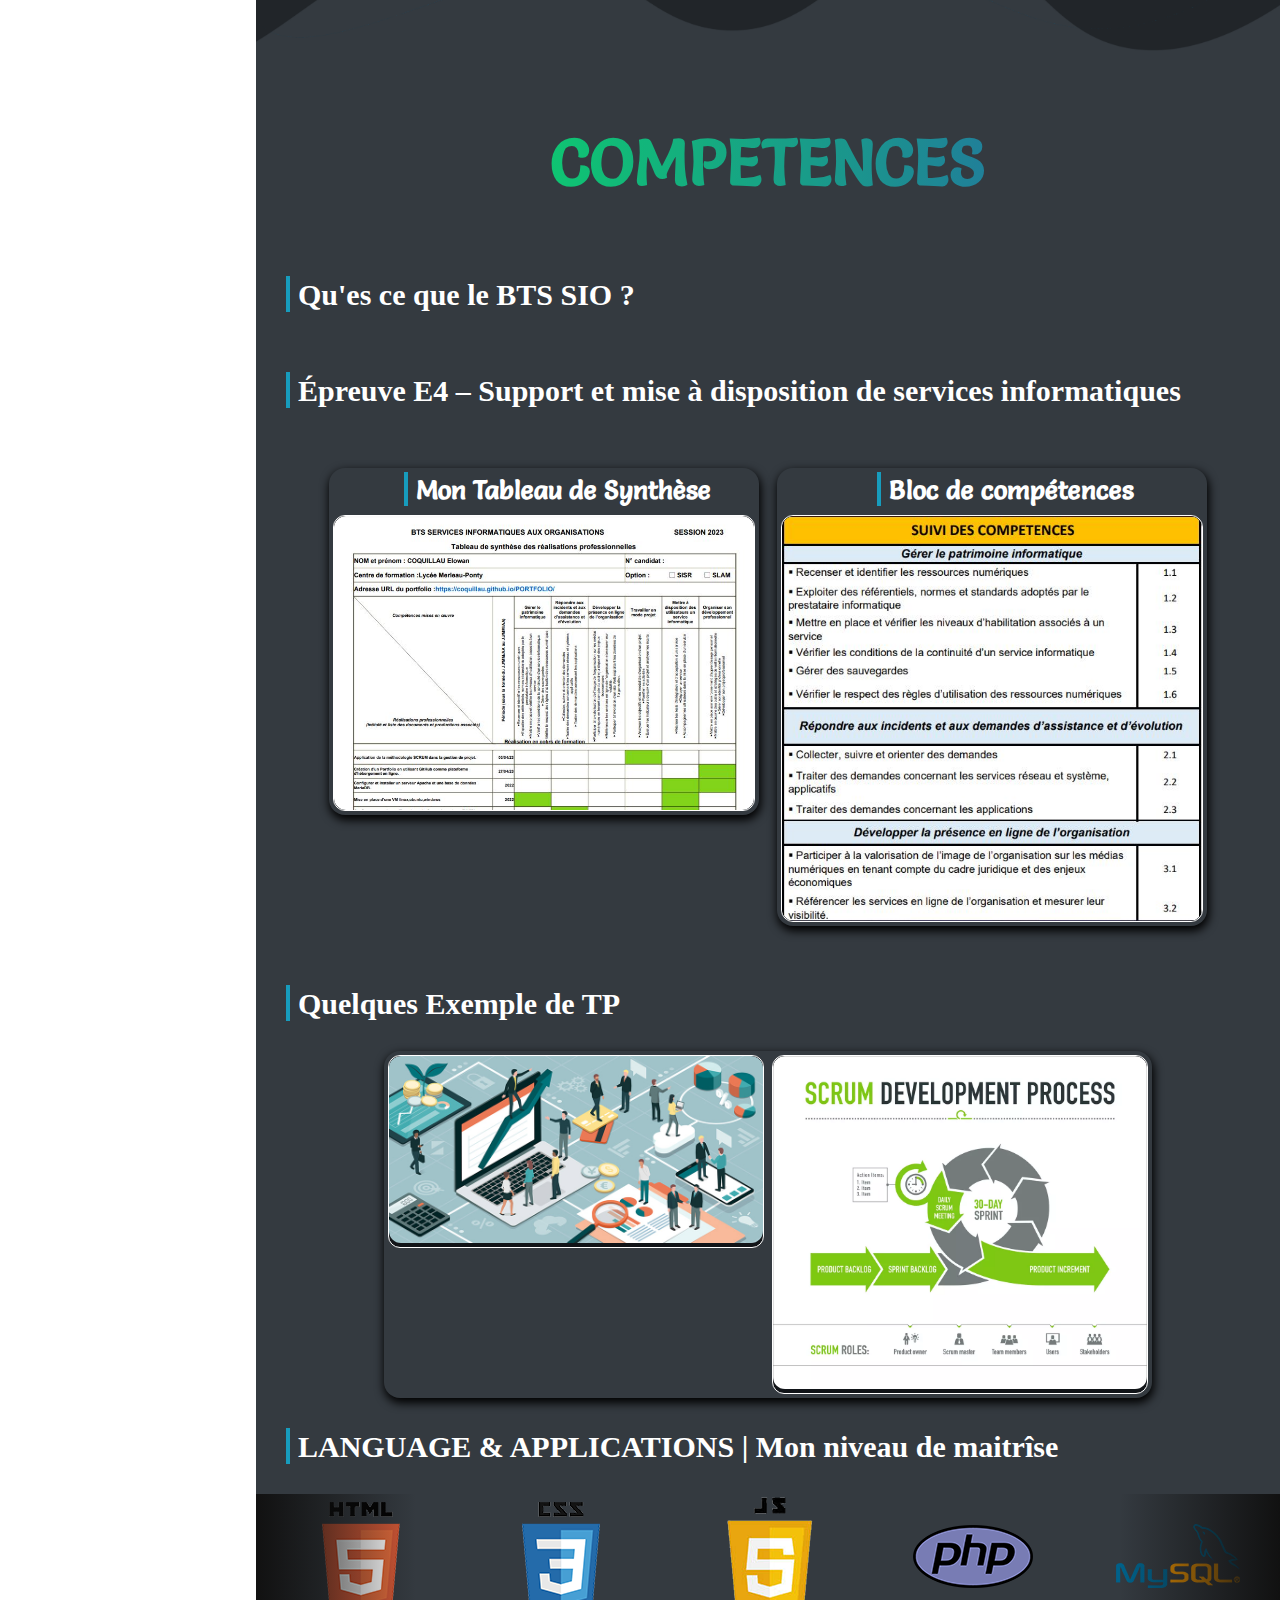
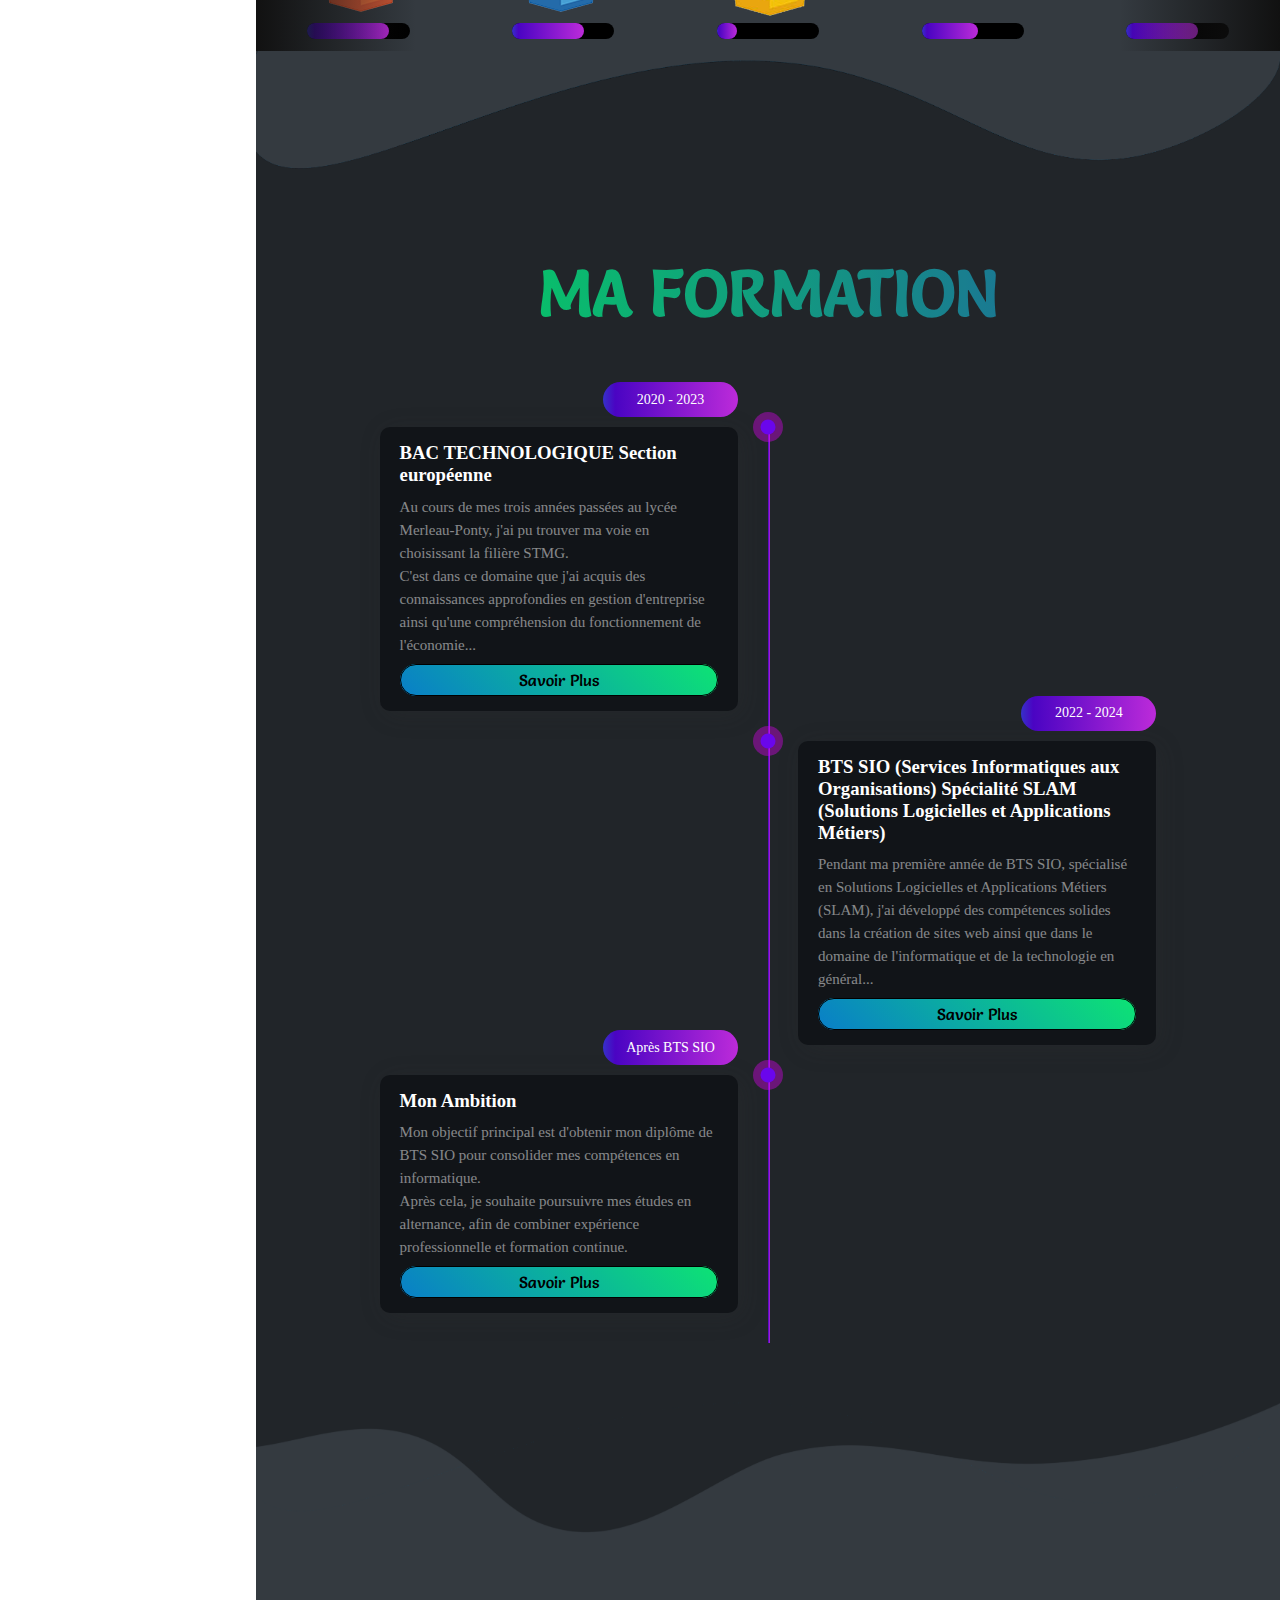
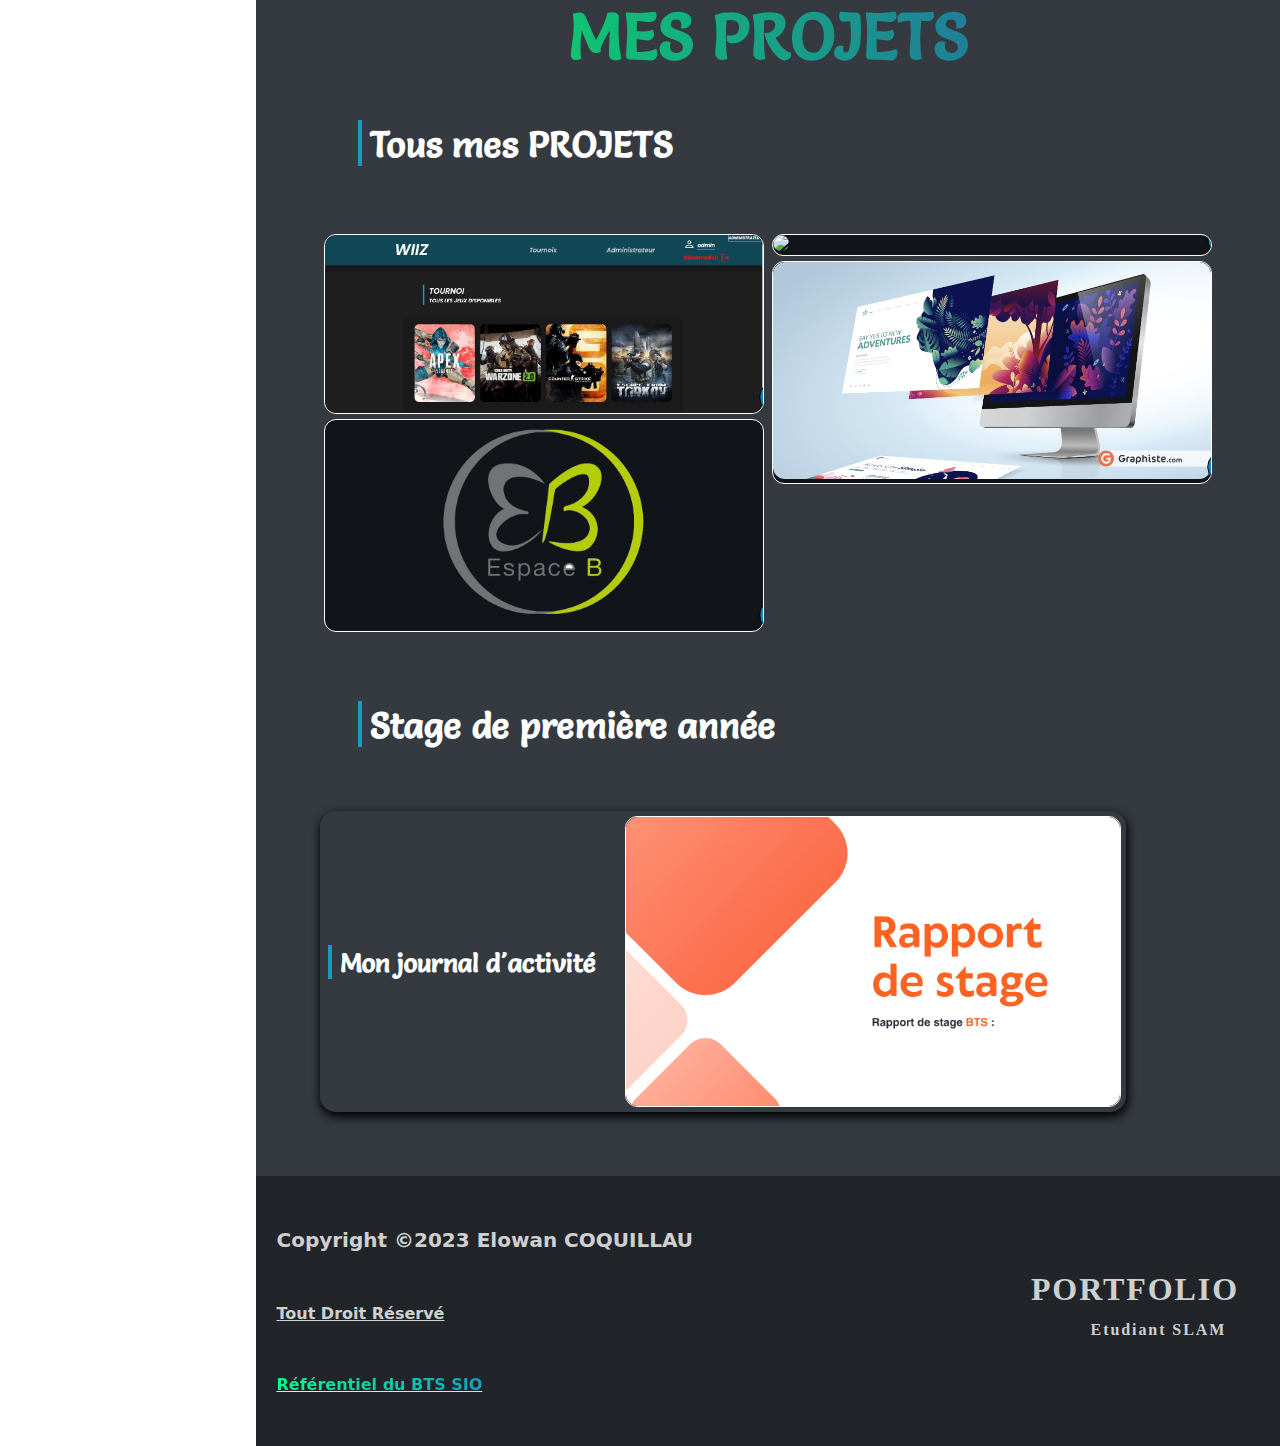
==== commit 8133cd7c: "21/06" ====
--- a/index.html
+++ b/index.html
@@ -21,11 +21,11 @@
                 </div>
                 <nav class="bloc_menu">
                     <ul class="bloc_menu_nav">
-                        <li><a href="#" class="bloc_menu_texte" style="  background: linear-gradient(90deg, rgb(0, 255, 136) 0%,rgb(24, 158, 191));-webkit-background-clip: text;-webkit-text-fill-color: transparent;" >ACCUEIL</a></li>
-                        <li><a href="#" id="presentation-link" class="bloc_menu_texte">MON PROFIL</a></li>
-                        <li><a href="#" id="competences-link" class="bloc_menu_texte">COMPETENCES</a></li>
-                        <li><a href="#" id="formation-link" class="bloc_menu_texte">FORMATIONS</a></li>
-                        <li><a href="#" id="projet-link" class="bloc_menu_texte">MES PROJETS</a></li>
+                        <li><a href="#"  class="bloc_menu_texte" style="  background: linear-gradient(90deg, rgb(0, 255, 136) 0%,rgb(24, 158, 191));-webkit-background-clip: text;-webkit-text-fill-color: transparent;" >ACCUEIL</a></li>
+                        <li><a href="#presentation" id="presentation-link" class="bloc_menu_texte">MON PROFIL</a></li>
+                        <li><a href="#competences" id="competences-link" class="bloc_menu_texte">COMPETENCES</a></li>
+                        <li><a href="#formation" id="formation-link" class="bloc_menu_texte">FORMATIONS</a></li>
+                        <li><a href="#projet" id="projet-link" class="bloc_menu_texte">MES PROJETS</a></li>
                     </ul>
                 </nav>
 
@@ -42,7 +42,7 @@
             </div>
             <div class="background_contenu">
 
-                <div class="accueil">
+                <div id="#accueil" class="accueil">
 
                     <div class="template">
                         <img src="images/template portfolio.jpeg" style="width: 100%; height: 100%;">
@@ -111,7 +111,7 @@
                                     <div class="sous-titre">
                                         <h2>Mon Tableau de Synthèse</h2>
                                     </div>
-                                    <a href="images/6- Annexe 6-1 - Tableau de synthèse - Epreuve E4 - BTS SIO 2023.pdf">
+                                    <a href="images/6- Annexe 6-1 - Tableau de synthèse - Epreuve E4 - BTS SIO 2023.pdf" target="_blank">
                                         <div class="cadre">
                                             <img src="images/projet_pro/tableaux_synthèse.JPG">
                                             <div class="description">
@@ -125,7 +125,7 @@
                                     <div class="sous-titre">
                                         <h2>Bloc de compétences</h2>
                                     </div>
-                                    <a href="images/Bloc_suivi_competences.pdf">
+                                    <a href="images/Bloc_suivi_competences.pdf" target="_blank">
                                         <div class="cadre">
                                             <img src="images/projet_pro/bloc_competence.JPG">
                                             <div class="description">
@@ -150,6 +150,17 @@
                                         </div> 
                                     </div>
                                 </a>
+
+                                <a class="modal-btn modal-trigger_scrum">
+                                    <div class="cadre">
+                                        <div class="image">
+                                            <img src="images/scrum.webp">
+                                        </div>
+                                        <div class="description" style="text-align: center;">
+                                            <h2>SCRUM <br>Gestion de projet </h2>
+                                        </div> 
+                                    </div>
+                                </a>
                             </div>
 
                             
@@ -159,7 +170,7 @@
                             <div class="titre"><h2 class="texte">LANGUAGE & APPLICATIONS | Mon niveau de maitrîse </h2></div>
                             <div class="marquee">
                                 <ul class="marquee-content">
-                                    <a href="images/tuto_html.pdf">
+                                    <a href="images/tuto_html.pdf" target="_blank">
                                     <li class="icone">
                                         <img src="images/competences/html.png" style="width: auto;">
                                         <div class="sous">
@@ -170,7 +181,7 @@
                                     </li>
                                 </a>
 
-                                <a href="images/CSS.pdf">
+                                <a href="images/CSS.pdf" target="_blank">
                                     <li class="icone">
                                         <img src="images/competences/css.png" style="width: auto;">
                                         <div class="sous">
@@ -438,8 +449,8 @@
                                 <div class="sous-titre">
                                     <h2>Mon journal d'activité</h2>
                                 </div>
-                                <a href="images/JOURNAL D'activité STAGE.pdf" style=" flex: 1";>
-                                    <div class="cadre">
+                                <a href="images/JOURNAL D'activité STAGE.pdf" target="_blank" style="flex: 1;">
+                                <div class="cadre">
                                         <img src="images/rapport_de_stage.png">
                                         <div class="description">
                                             <h2>Journal D'activité</h2>
@@ -456,7 +467,7 @@
                         <div class="left">
                             <h4>Copyright ©2023 Elowan COQUILLAU</h4>
                             <p>Tout Droit Réservé</p>
-                            <p><a class="referentiel" href="https://pedagogie.ac-reunion.fr/fileadmin/ANNEXES-ACADEMIQUES/03-PEDAGOGIE/02-COLLEGE/langues-vivantes/anglais/images_Nawaz/BTS_SIO/REFERENTIEL_BTS_SIO-_RENOVATION_SESSION_2022-SIGNETS.pdf">Référentiel du BTS SIO</a></p>
+                            <p><a class="referentiel" href="https://pedagogie.ac-reunion.fr/fileadmin/ANNEXES-ACADEMIQUES/03-PEDAGOGIE/02-COLLEGE/langues-vivantes/anglais/images_Nawaz/BTS_SIO/REFERENTIEL_BTS_SIO-_RENOVATION_SESSION_2022-SIGNETS.pdf" target="_blank">Référentiel du BTS SIO</a></p>
                         </div>
                         <div class="right">
                             <h4>PORTFOLIO</h4>
@@ -708,6 +719,46 @@
                                 </div>
                             </div>
                       
+                        </div>   
+
+                        <!----------------- Overlay SCRUM ------------------------->
+
+                        <div class="modal-container_scrum">
+
+                            <div class="overlay modal-trigger"></div>
+                           
+                            <div class="modal">
+                                <button class="close-modal modal-trigger_scrum">x</button>
+                                <div class="top">
+                                    <div class="left">
+                                        <h1><li>TP SCRUM</li></h1>
+                
+                                        <div id="owl-demo6" class="owl-carousel owl-theme">
+                                            <div class="item">
+                                                <img src="images/papier scrum.png">
+                                            </div>
+                                            <div class="item">
+                                                <img src="images/github_scrum.JPG">
+                                            </div>
+                                        </div>
+                                    </div>
+                                    <div class="right">
+                                        <h1>Information </h1>
+                                            <p>
+                                                <ul>
+                                                    <li>Nous avons utilisé la méthode scrum lors d'un TP en classe ou l'objectif final était de créer un chateau sur Minecraft.</li>
+                                                </ul>
+                                            </p>
+                                        <h2>Outil utilisé</h2>
+                                            <ul>
+                                                <li><span class="gras">Github : </span>Pour communiquer les informations & attribué des tâches</li>
+                                                <li><span class="gras">Format Papier : </span>Etablir des stratégies</li>
+                                                <li><span class="gras">Lien : </span><a  class="lien" href="https://github.com/orgs/BTS-SIO-Rochefort/projects/6">https://github.com/orgs/BTS-SIO-Rochefort/projects/6</a></li>
+                                            </ul>
+                                    </div>
+                                </div>
+                            </div>
+                      
                         </div>                        
 
         <!----------------- LES SCRIPTS ------------------------->
@@ -722,7 +773,10 @@
           <script src="js/overlay_design.js"></script>
           <script src="js/overlay_interface.js"></script>
           <script src="js/overlay_tp.js"></script>
+          <script src="js/overlay.scrum.js"></script>
           <script src="js/slider_overlay.js"></script>
+          <!--<script src="js/zoom_image.js"></script>-->
+
 
 
 
--- a/css/index.css
+++ b/css/index.css
@@ -1154,6 +1154,33 @@
   transition: opacity 0.4s 0.2s ease-out,
   transform 0.4s 0.2s ease-out;
 }
+
+.modal-container_scrum {
+  /* display: none; */
+  visibility: hidden;
+  position: fixed;
+  top: 0;
+  width: 100vw;
+  height: 100vh;
+  transition: visibility 0.4s;
+}
+.modal-container_scrum.active {
+  /* display: block; */
+  visibility: visible;
+  z-index: 1000;
+}
+
+.modal-container_scrum.active .overlay {
+  opacity: 1;
+  transition: opacity 0.4s ease-out;
+}
+
+.modal-container_scrum.active .modal {
+  opacity: 1;
+  transform: translate(-50%, -50%);
+  transition: opacity 0.4s 0.2s ease-out,
+  transform 0.4s 0.2s ease-out;
+}
 .overlay {
   opacity: 0;
   position: absolute;
@@ -1184,11 +1211,10 @@
 }
 
 .modal-btn {
-  padding: 10px 14px;
-  font-size: 18px;
   display: block;
   min-width: 150px;
   cursor: pointer;
+  flex: 1;
 }
 
 .close-modal {
@@ -1292,3 +1318,20 @@
   overflow: visible;
 }
 
+/*.zoom-container {
+  position: relative;
+  display: inline-block;
+  overflow: hidden;
+}
+
+.zoom-container img {
+  display: block;
+  width: 100%;
+  height: auto;
+  transition: transform 0.3s;
+  transform-origin: top left;
+}
+
+.zoom-container:hover img {
+  transform: scale(2);
+}*/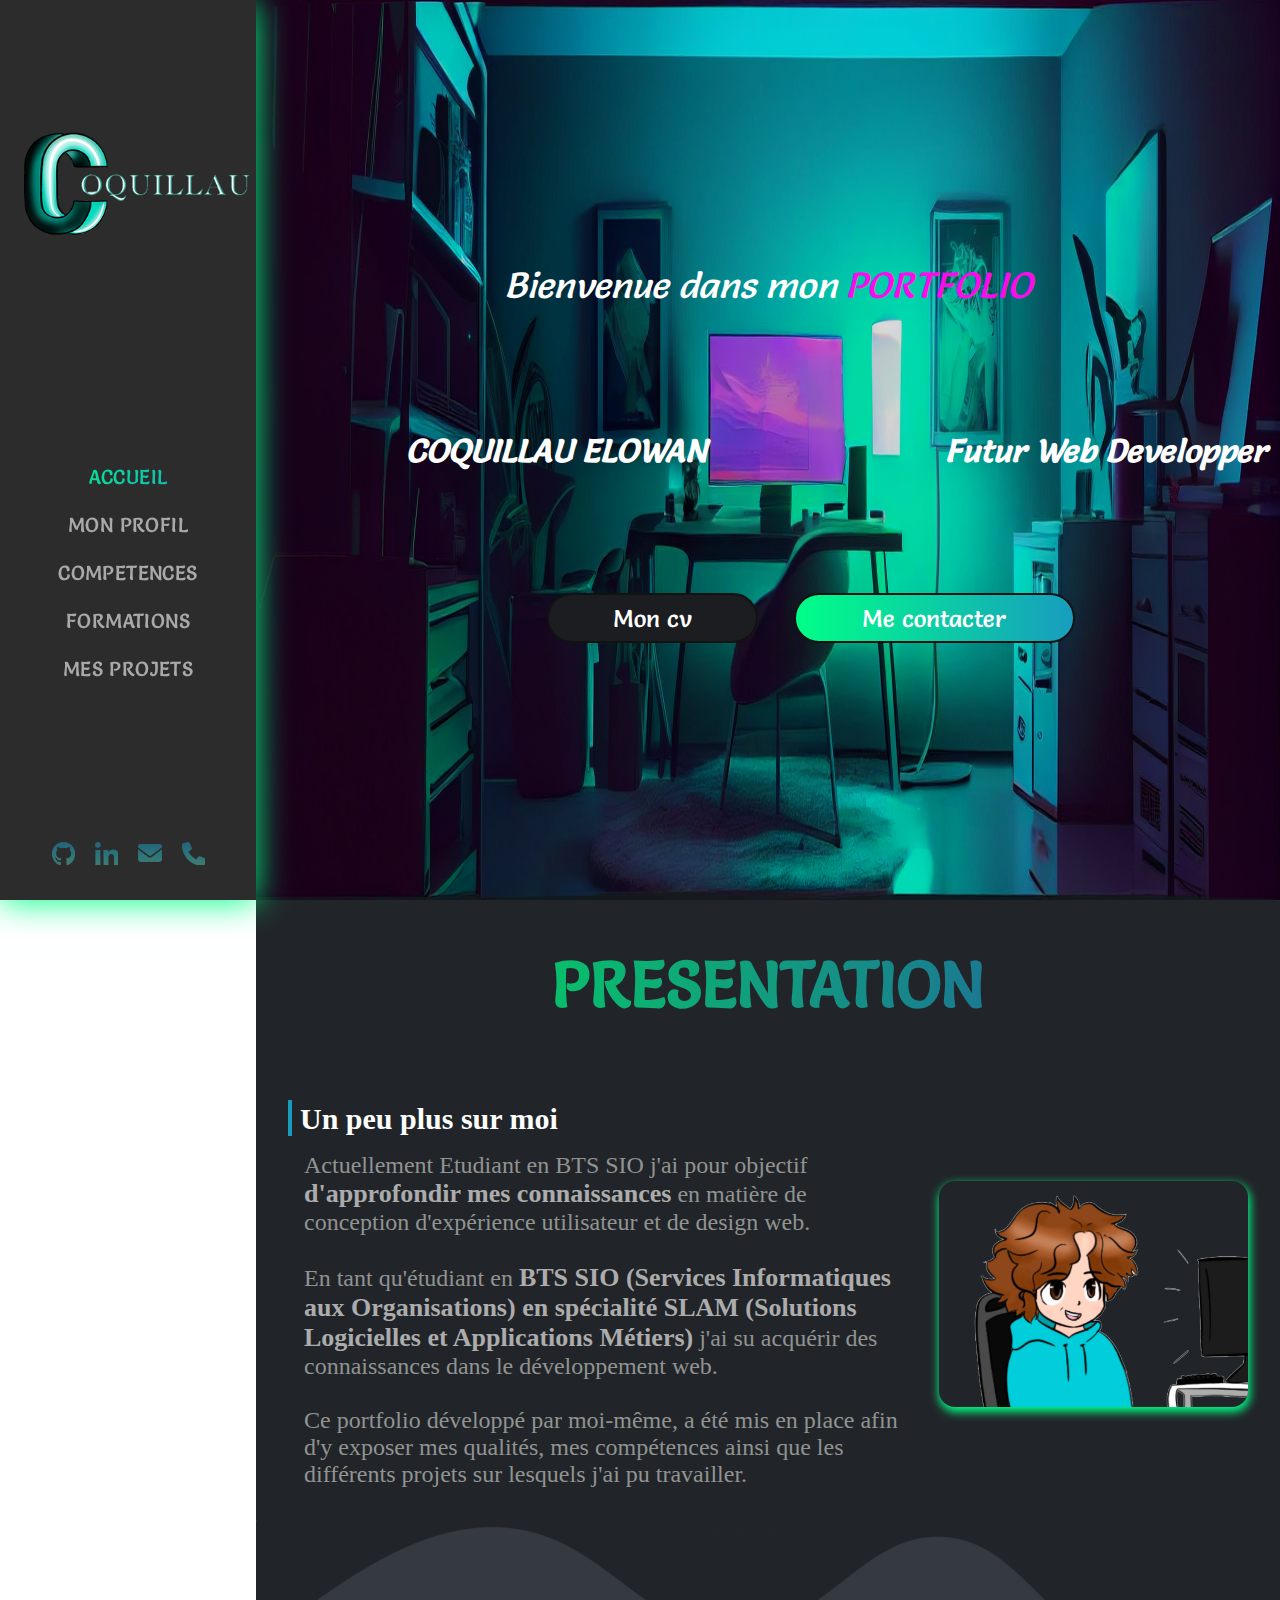
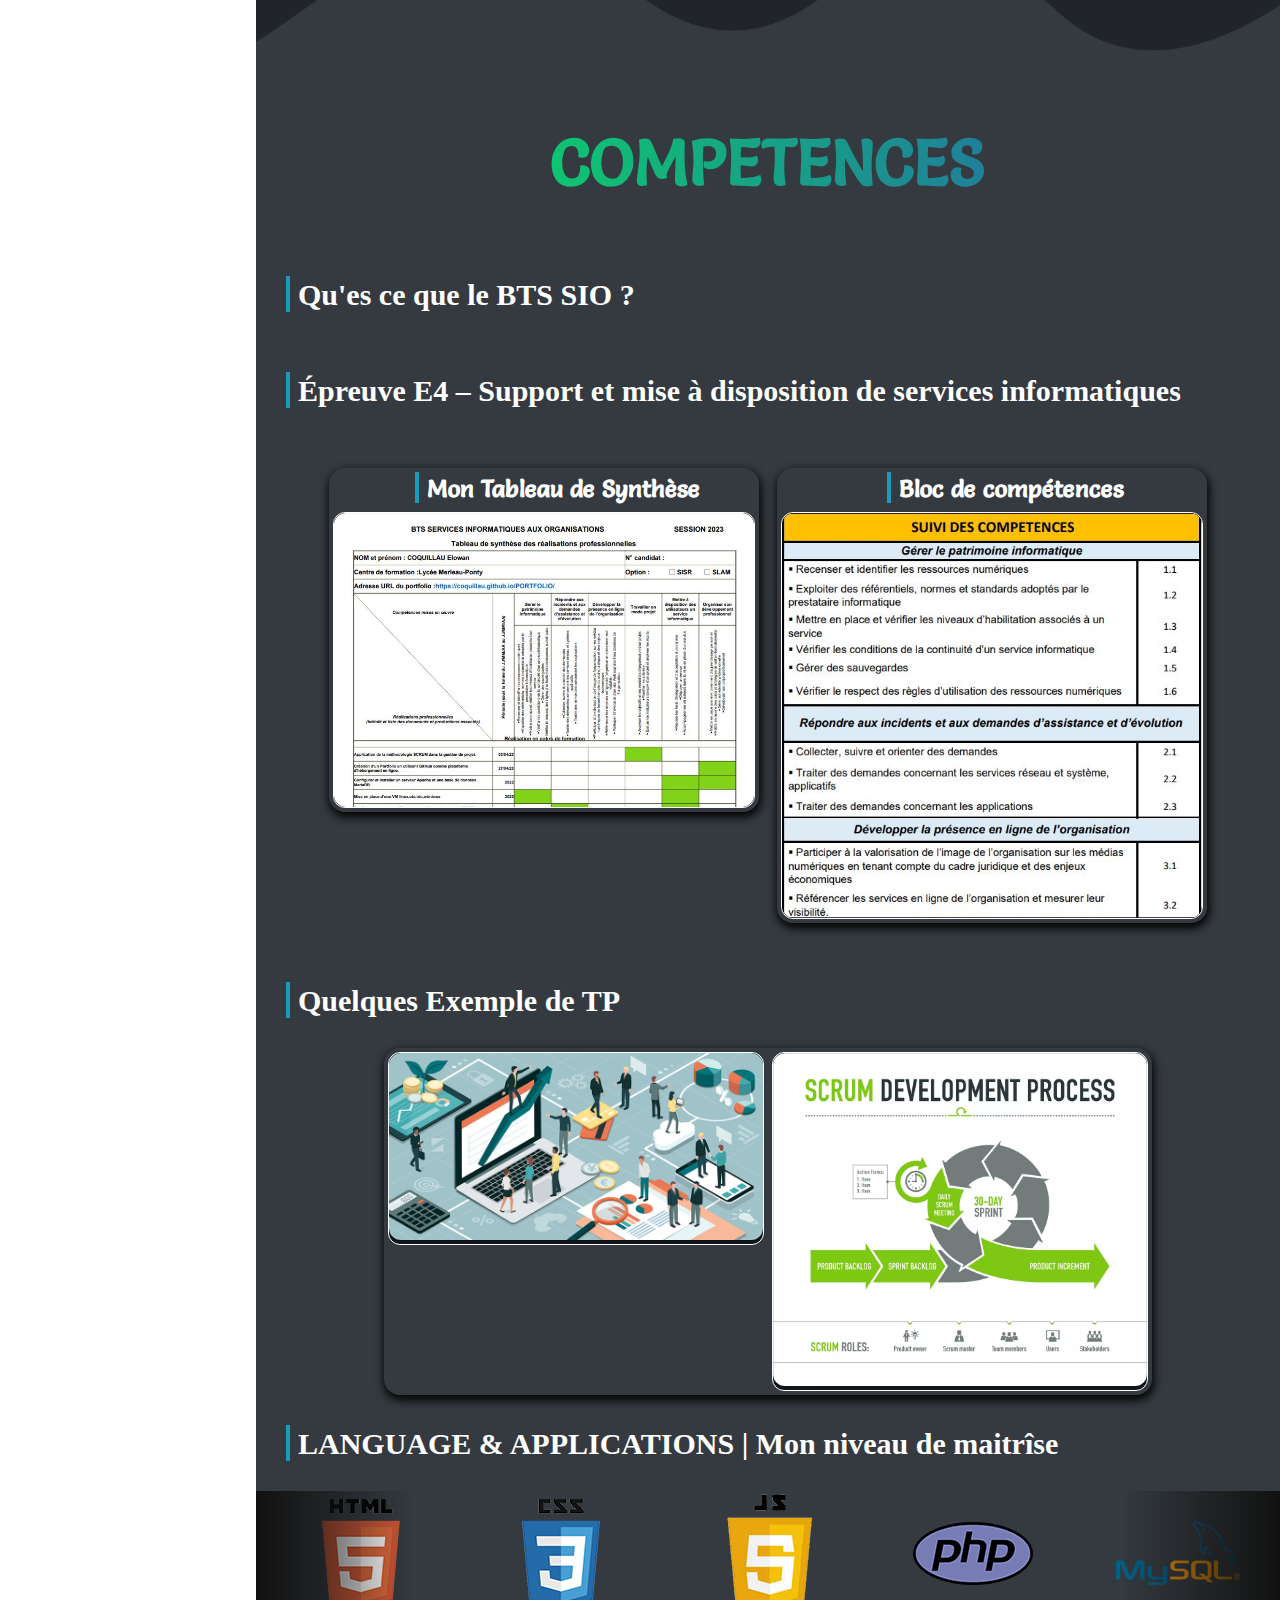
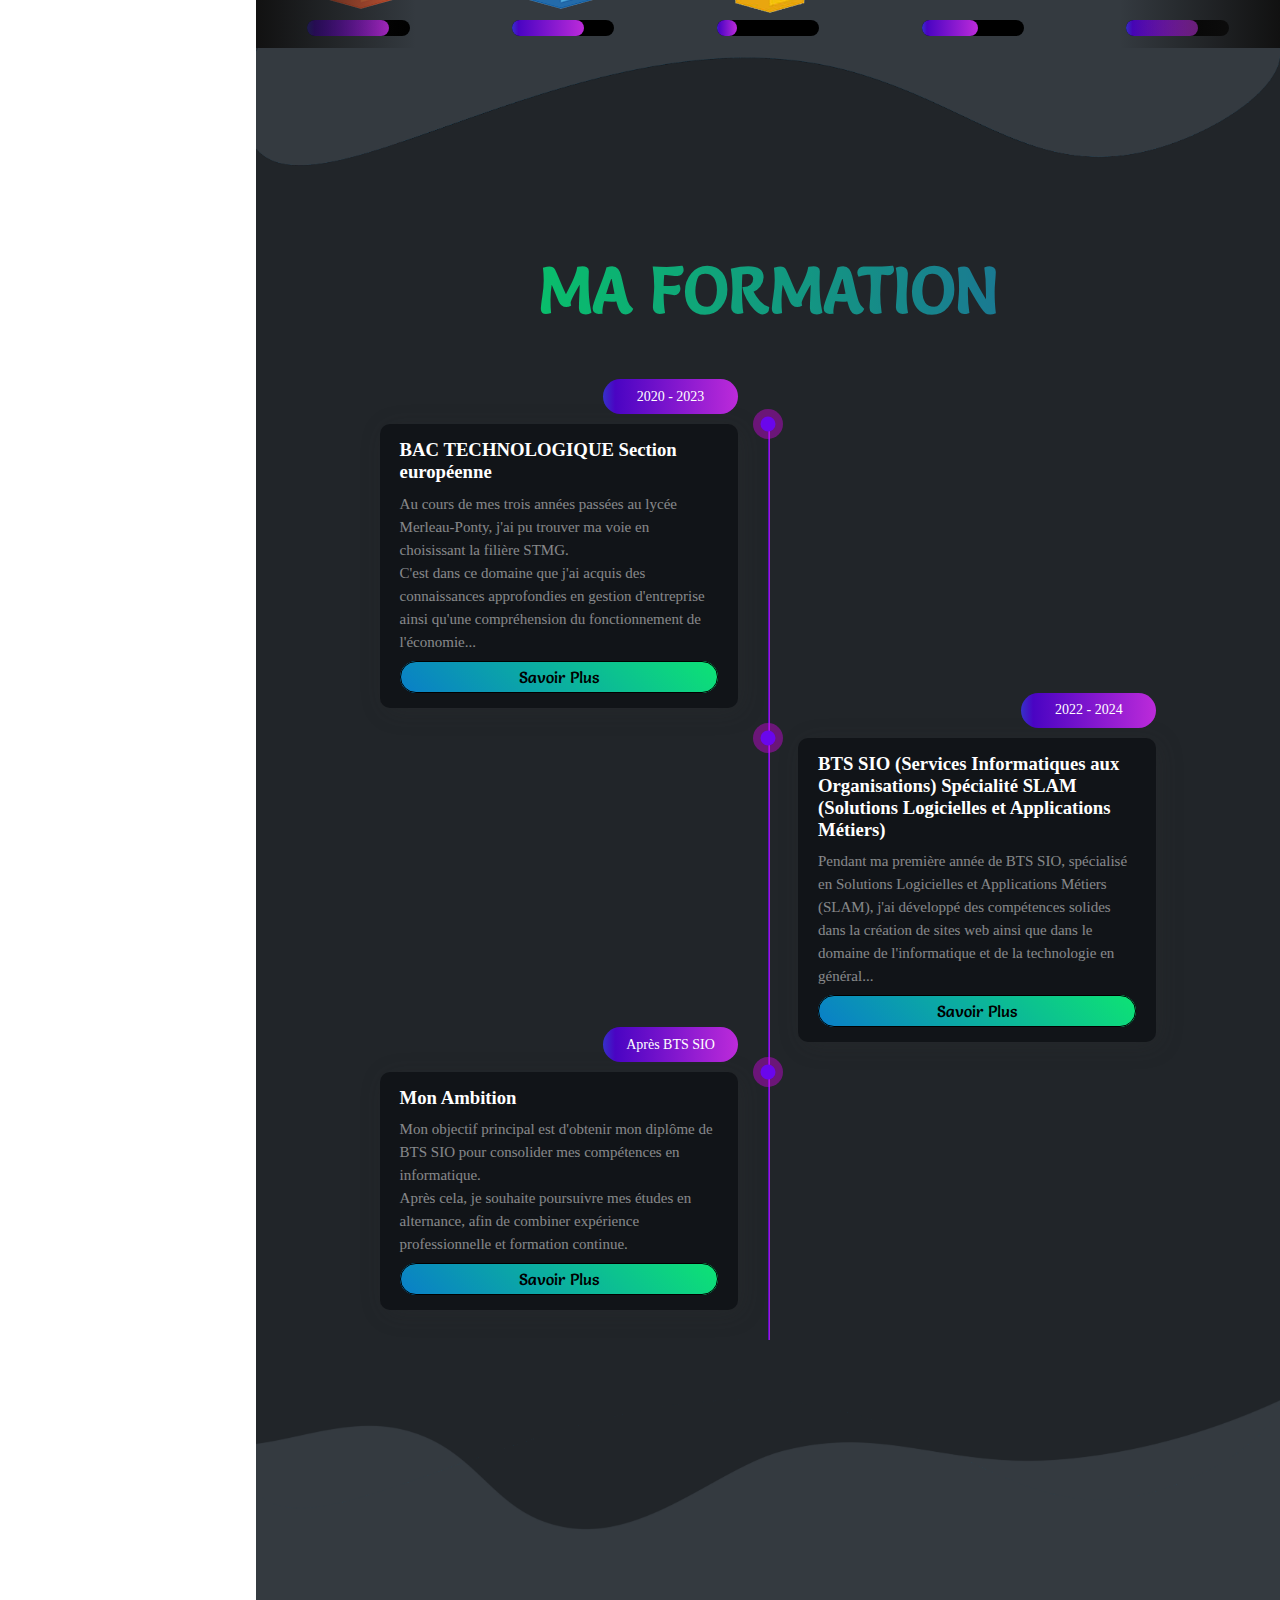
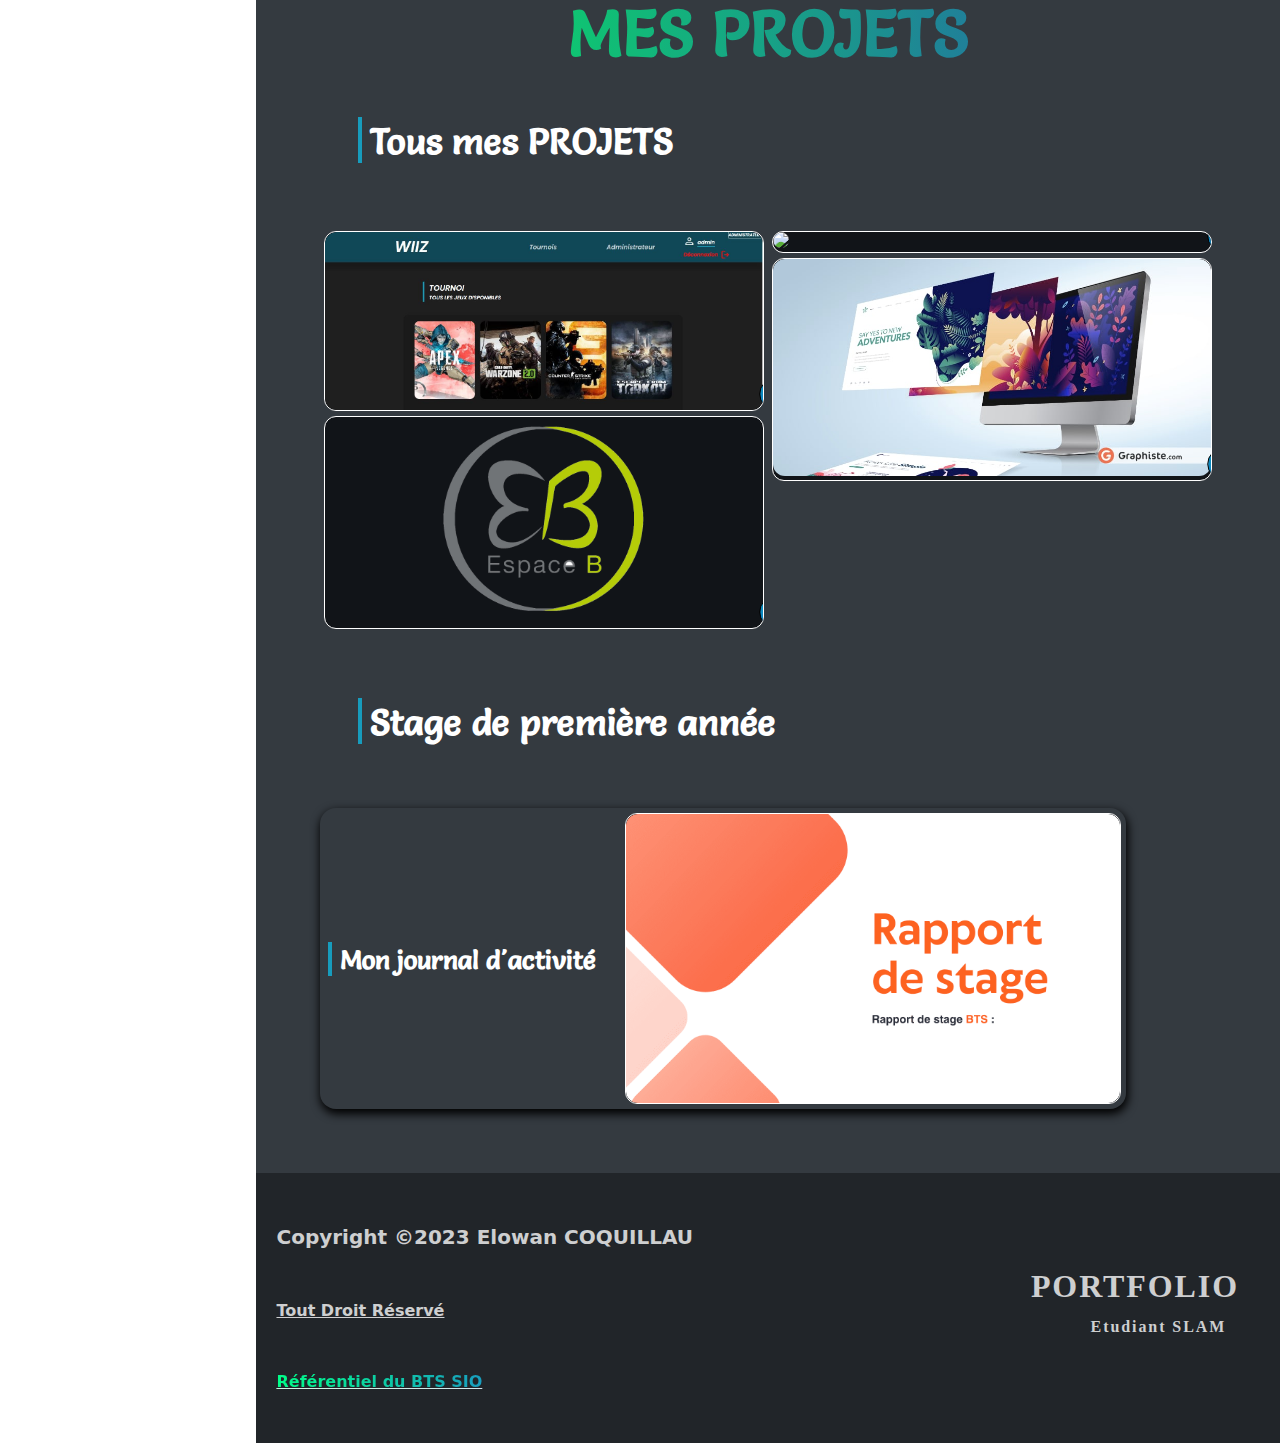
==== commit 0bdc4d41: "21/06" ====
--- a/index.html
+++ b/index.html
@@ -31,10 +31,10 @@
 
                 <div class="bloc_reseaux">
                     <ul class="liste_reseaux">
-                        <li><a href="https://github.com/COQUILLAU"><img src="images/reseaux/github.png"></a></li>
-                        <li><a href="#"><img src="images/reseaux/linkedin-in.png"></a></li>
-                        <li><a href="#"><img src="images/reseaux/mail.png"></a></li>
-                        <li><a href="#"><img src="images/reseaux/phone.png"></a></li>
+                        <li><a href="https://github.com/COQUILLAU" title="GitHub"><img src="images/reseaux/github.png"></a></li>
+                        <li><a href="#"><img src="images/reseaux/linkedin-in.png" title="Linkedin"></a></li>
+                        <li><a href="mailto:elowan.coquillau@gmail.com" title="Mail"><img src="images/reseaux/mail.png"></a></li>
+                        <li><a href="tel:0786412247" target="_blank" title="Téléphone"><img src="images/reseaux/phone.png"></a></li>
                     </ul>
                 </div>
                 
--- a/css/index.css
+++ b/css/index.css
@@ -64,7 +64,6 @@
     justify-content: center;
     align-items: center;
     width: 100%;
-    padding: 32px;
 }
 
 
@@ -109,11 +108,15 @@
 
 
 .liste_reseaux li:hover{
-  filter: brightness(1.15);
-    -webkit-filter: brightness(1.15);
-    -moz-filter: brightness(1.15);
-    -o-filter: brightness(1.15);
-    -ms-filter: brightness(1.15);
+  filter: drop-shadow(2px 4px 3px black);
+}
+
+.liste_reseaux li a{
+  filter: brightness(0.5);
+}
+
+.liste_reseaux li a:hover{
+  filter: brightness(1);
 }
 
 /*-----------------------FIN DU MENU--------------------*/
@@ -505,7 +508,7 @@
   font-family: 'Salsa';
   padding: 2px 16px 0px 8px;
   color: #fff;
-  font-size: 26px;
+  font-size: 24px;
 }
 /********* ANIMATION DU TABLEAU QUI DEFILE***********/
 :root {
@@ -1215,6 +1218,7 @@
   min-width: 150px;
   cursor: pointer;
   flex: 1;
+  height: fit-content;
 }
 
 .close-modal {
